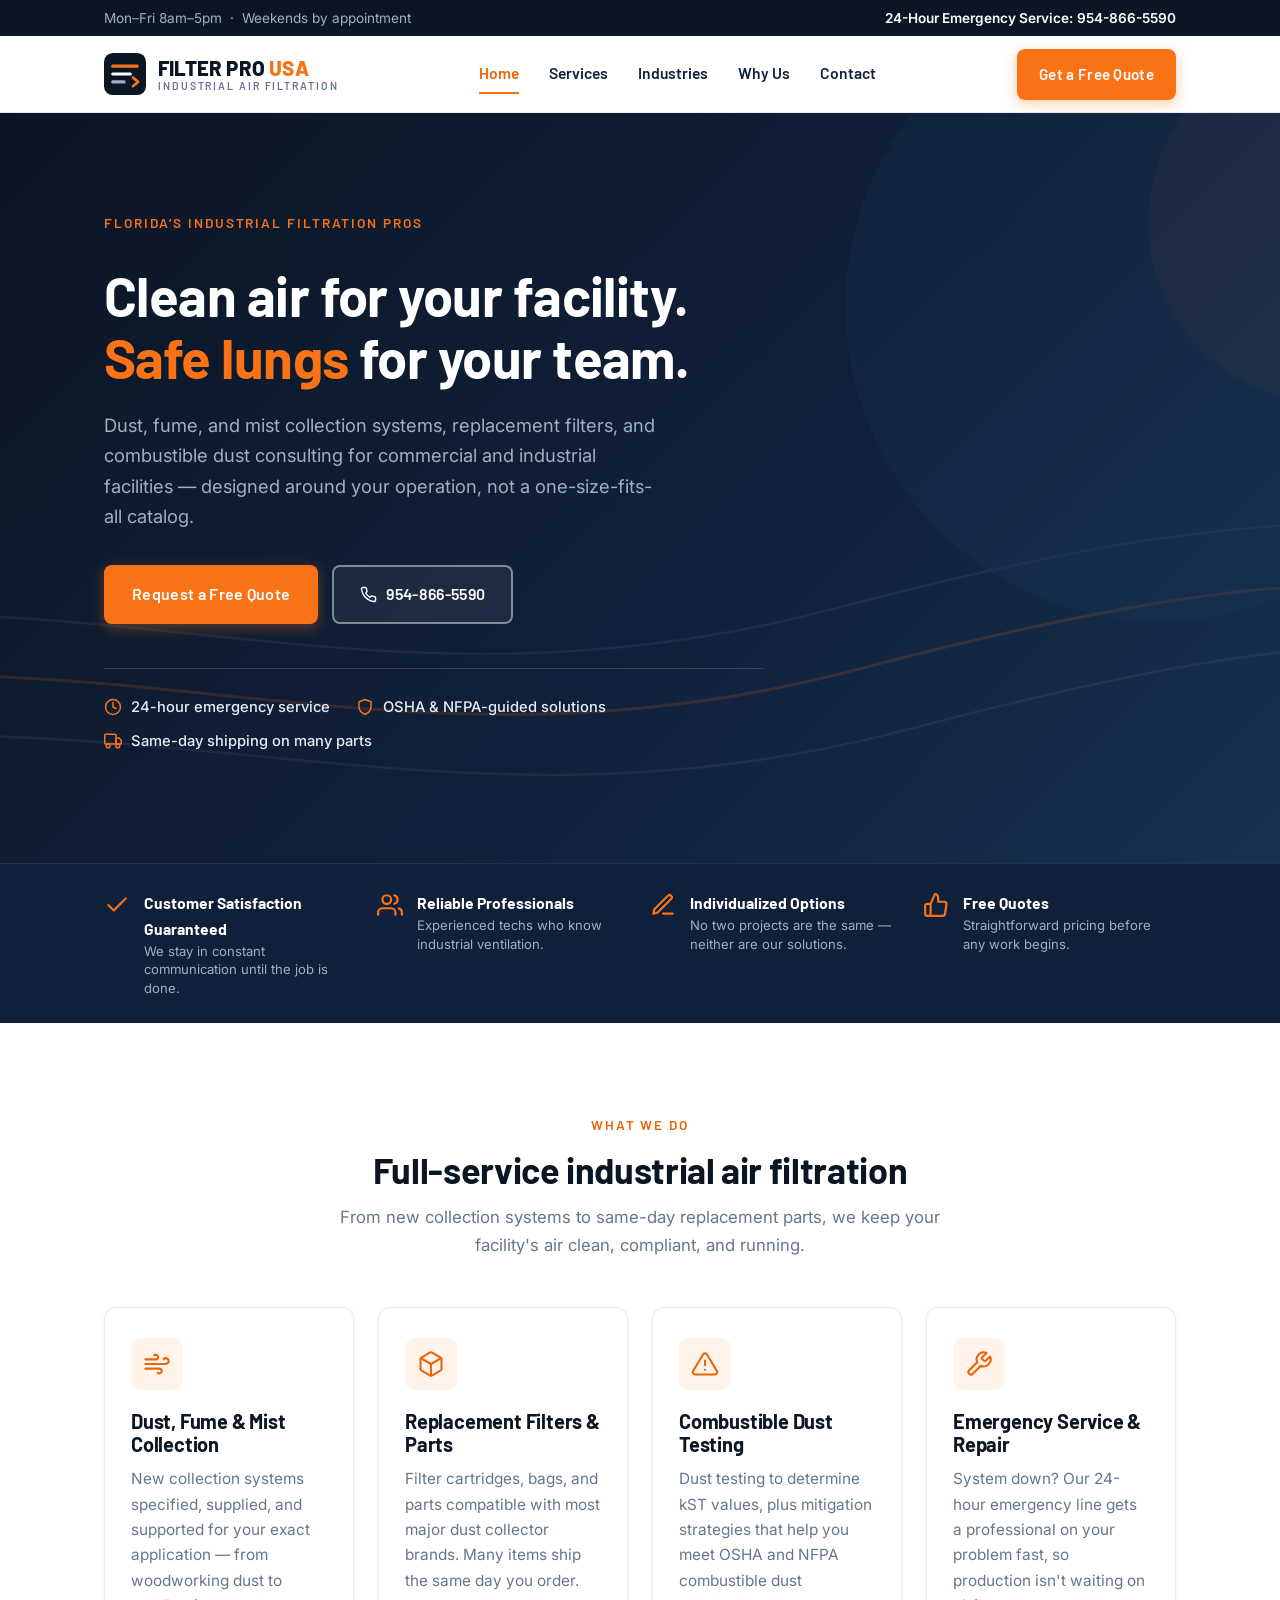
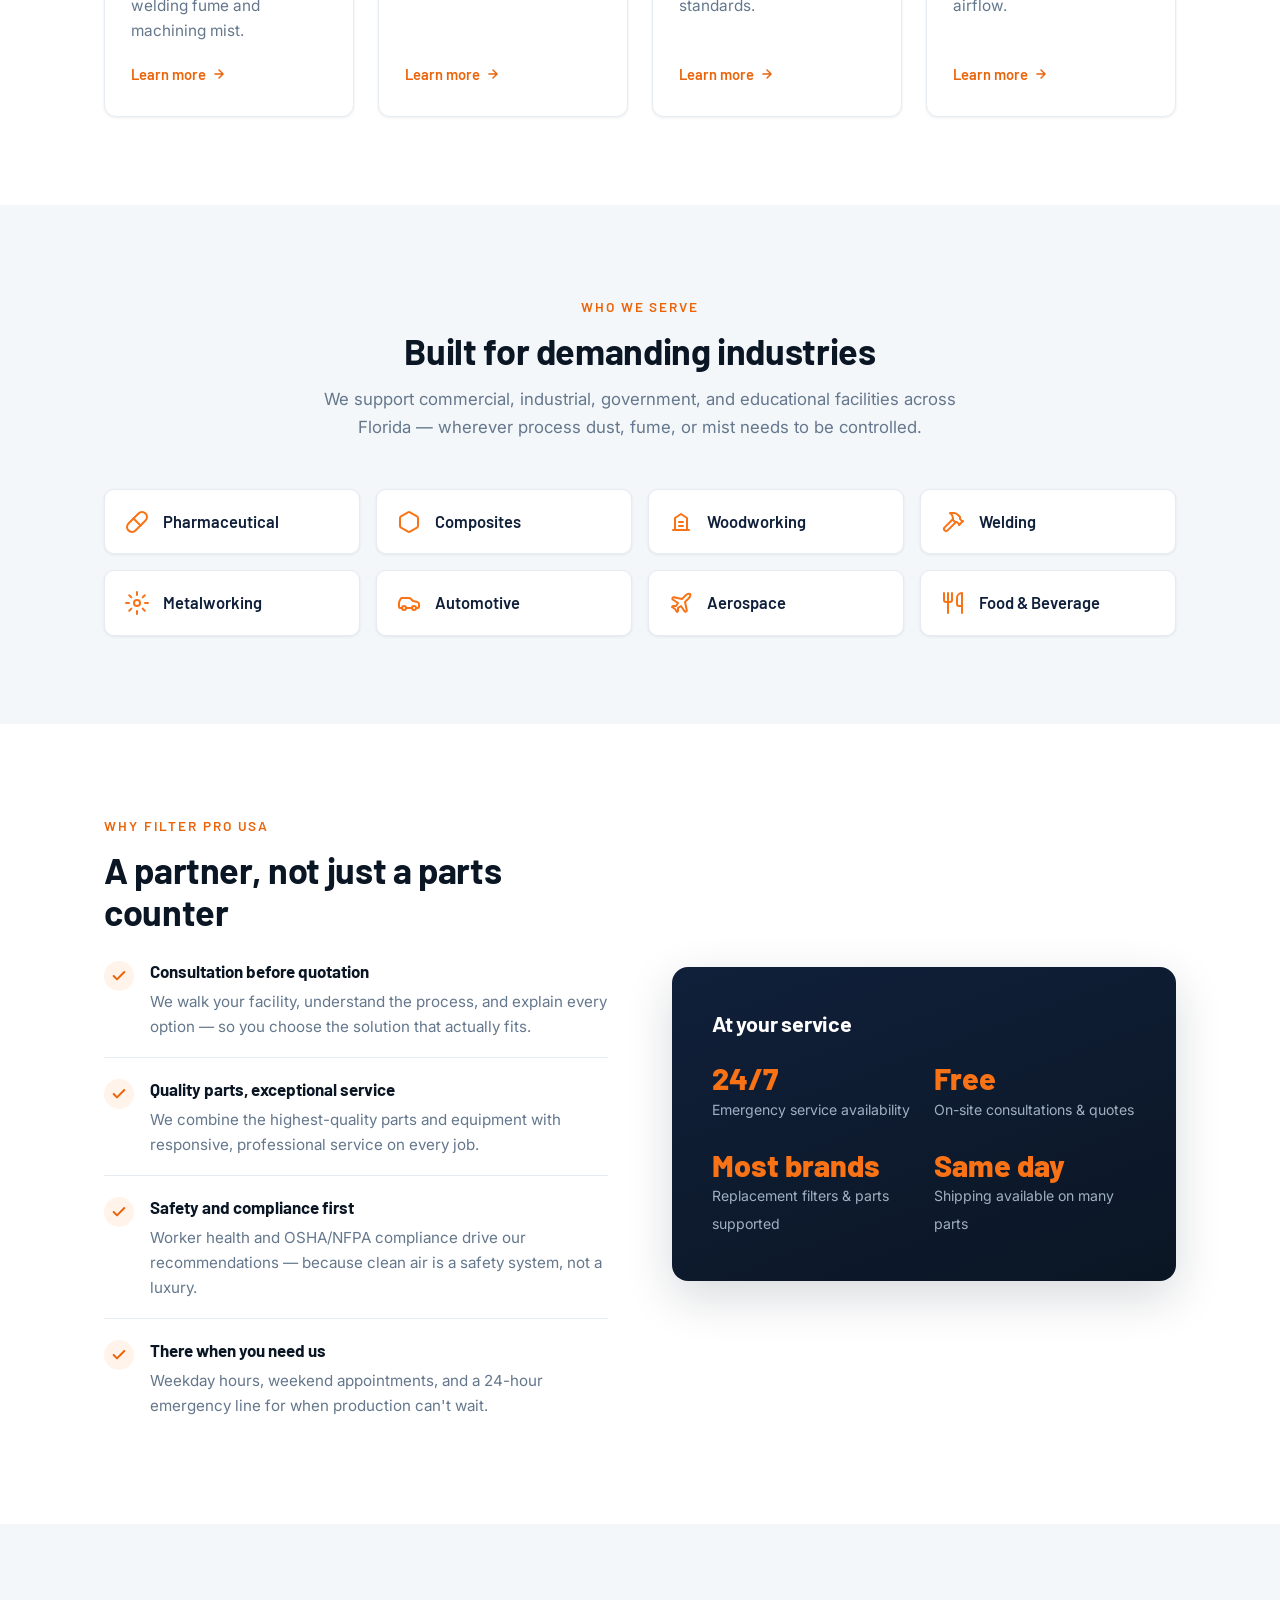
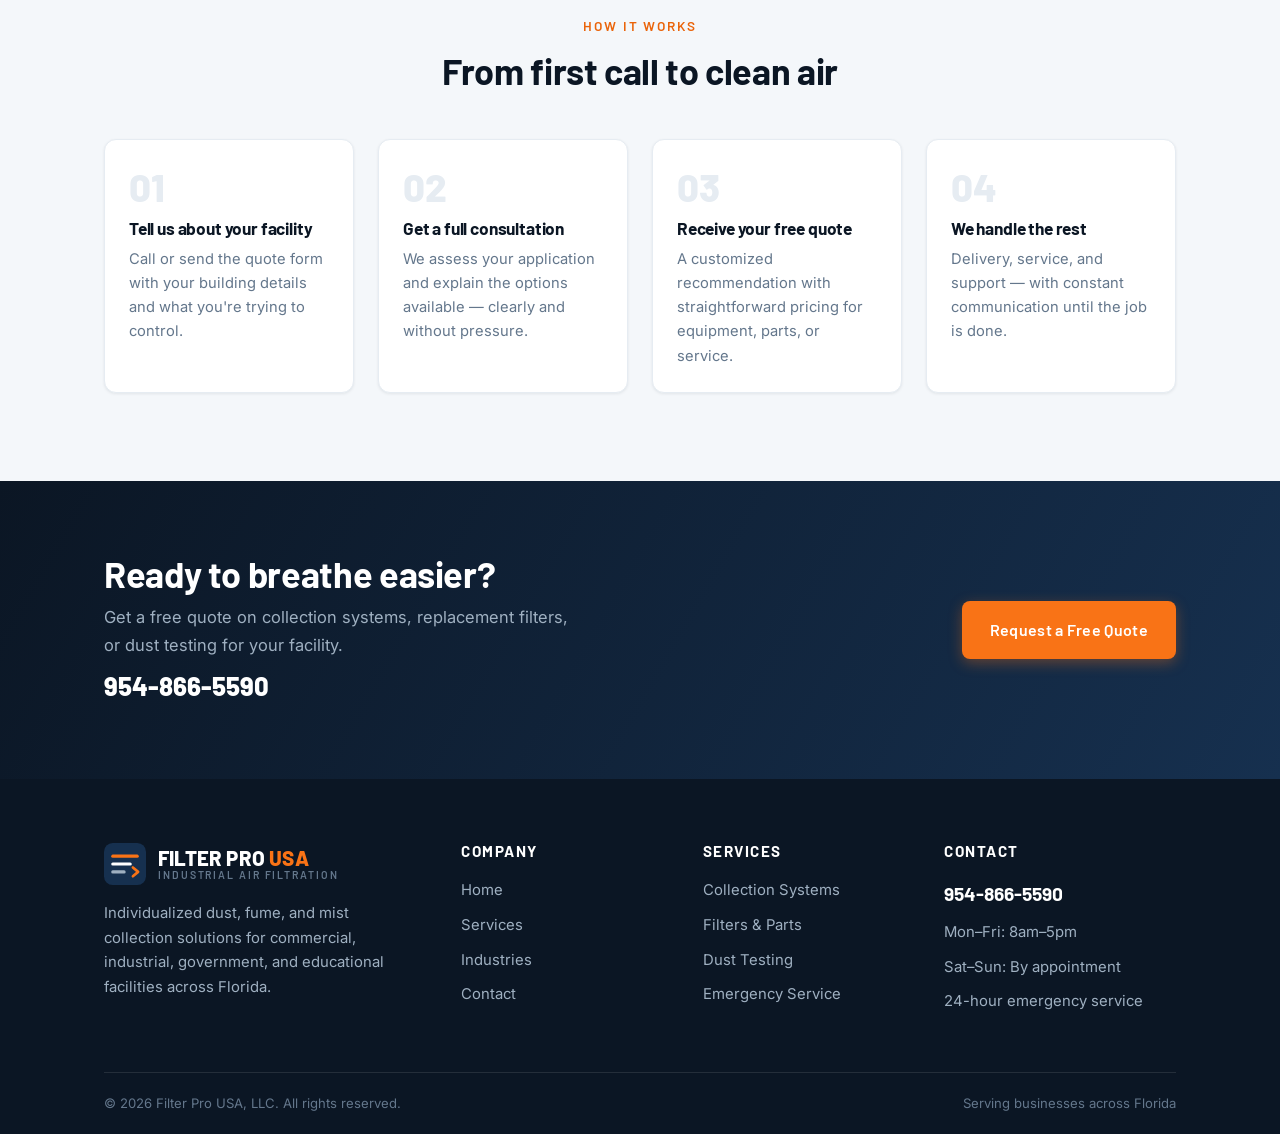
==== index.html @ c7f6d7f3 "Rebuild Filter Pro USA website Complete ground-up rebuild of filterprousa.com as a static site:  - H" ====
<!DOCTYPE html>
<html lang="en">
<head>
  <meta charset="UTF-8">
  <meta name="viewport" content="width=device-width, initial-scale=1.0">
  <title>Filter Pro USA | Commercial &amp; Industrial Air Filtration — Florida</title>
  <meta name="description" content="Filter Pro USA provides dust, fume, and mist collection systems, replacement filters and parts, and combustible dust testing for commercial and industrial facilities across Florida. Free quotes — call 954-866-5590.">
  <link rel="preconnect" href="https://fonts.googleapis.com">
  <link rel="preconnect" href="https://fonts.gstatic.com" crossorigin>
  <link href="https://fonts.googleapis.com/css2?family=Barlow:wght@600;700;800&family=Inter:wght@400;500;600&display=swap" rel="stylesheet">
  <link rel="stylesheet" href="css/styles.css">
  <link rel="icon" type="image/svg+xml" href="assets/favicon.svg">
</head>
<body>

  <!-- Top utility bar -->
  <div class="topbar">
    <div class="container">
      <div class="hours">
        <span>Mon–Fri 8am–5pm &nbsp;·&nbsp; Weekends by appointment</span>
      </div>
      <div>
        <strong>24-Hour Emergency Service:</strong>
        <a href="tel:9548665590">954-866-5590</a>
      </div>
    </div>
  </div>

  <!-- Header -->
  <header class="site-header">
    <div class="container nav-wrap">
      <a class="brand" href="index.html">
        <svg class="brand-mark" viewBox="0 0 48 48" fill="none" xmlns="http://www.w3.org/2000/svg" aria-hidden="true">
          <rect width="48" height="48" rx="10" fill="#0b1624"/>
          <path d="M10 15h28" stroke="#f97316" stroke-width="3.5" stroke-linecap="round"/>
          <path d="M10 24h20" stroke="#ffffff" stroke-width="3.5" stroke-linecap="round"/>
          <path d="M10 33h13" stroke="#9fb0c1" stroke-width="3.5" stroke-linecap="round"/>
          <path d="M33 28l6 5-6 5" stroke="#f97316" stroke-width="3" stroke-linecap="round" stroke-linejoin="round" fill="none"/>
        </svg>
        <span class="brand-text">
          <span class="brand-name">FILTER PRO <span>USA</span></span>
          <span class="brand-tag">Industrial Air Filtration</span>
        </span>
      </a>

      <nav class="main-nav" id="mainNav">
        <a href="index.html" class="active">Home</a>
        <a href="services.html">Services</a>
        <a href="index.html#industries">Industries</a>
        <a href="index.html#why-us">Why Us</a>
        <a href="contact.html">Contact</a>
      </nav>

      <div class="nav-cta">
        <a class="btn btn-primary" href="contact.html">Get a Free Quote</a>
      </div>

      <button class="nav-toggle" id="navToggle" aria-label="Toggle navigation" aria-expanded="false">
        <span></span><span></span><span></span>
      </button>
    </div>
  </header>

  <!-- Hero -->
  <section class="hero">
    <svg class="hero-flow" viewBox="0 0 1440 620" preserveAspectRatio="xMidYMid slice" xmlns="http://www.w3.org/2000/svg" aria-hidden="true">
      <path d="M-80 480 C 300 420, 520 560, 900 460 S 1400 380, 1560 440" stroke="rgba(249,115,22,0.28)" stroke-width="2.5" fill="none"/>
      <path d="M-80 530 C 320 470, 560 610, 940 510 S 1420 430, 1560 490" stroke="rgba(255,255,255,0.10)" stroke-width="2" fill="none"/>
      <path d="M-80 430 C 280 370, 500 510, 880 410 S 1380 330, 1560 390" stroke="rgba(159,176,193,0.16)" stroke-width="2" fill="none"/>
      <circle cx="1150" cy="160" r="260" fill="rgba(29,63,102,0.35)"/>
      <circle cx="1290" cy="90" r="150" fill="rgba(249,115,22,0.07)"/>
    </svg>

    <div class="container">
      <div class="hero-inner">
        <span class="kicker">Florida’s Industrial Filtration Pros</span>
        <h1>Clean air for your facility. <em>Safe lungs</em> for your team.</h1>
        <p class="lede">
          Dust, fume, and mist collection systems, replacement filters, and combustible
          dust consulting for commercial and industrial facilities — designed around
          your operation, not a one-size-fits-all catalog.
        </p>
        <div class="hero-actions">
          <a class="btn btn-primary" href="contact.html">Request a Free Quote</a>
          <a class="btn btn-outline-light" href="tel:9548665590">
            <svg width="17" height="17" viewBox="0 0 24 24" fill="none" stroke="currentColor" stroke-width="2" stroke-linecap="round" stroke-linejoin="round" aria-hidden="true"><path d="M22 16.92v3a2 2 0 0 1-2.18 2 19.79 19.79 0 0 1-8.63-3.07 19.5 19.5 0 0 1-6-6 19.79 19.79 0 0 1-3.07-8.67A2 2 0 0 1 4.11 2h3a2 2 0 0 1 2 1.72c.127.96.361 1.903.7 2.81a2 2 0 0 1-.45 2.11L8.09 9.91a16 16 0 0 0 6 6l1.27-1.27a2 2 0 0 1 2.11-.45c.907.339 1.85.573 2.81.7A2 2 0 0 1 22 16.92z"/></svg>
            954-866-5590
          </a>
        </div>
        <ul class="hero-badges">
          <li>
            <svg viewBox="0 0 24 24" fill="none" stroke="currentColor" stroke-width="2" stroke-linecap="round" stroke-linejoin="round" aria-hidden="true"><circle cx="12" cy="12" r="10"/><polyline points="12 6 12 12 16 14"/></svg>
            24-hour emergency service
          </li>
          <li>
            <svg viewBox="0 0 24 24" fill="none" stroke="currentColor" stroke-width="2" stroke-linecap="round" stroke-linejoin="round" aria-hidden="true"><path d="M12 22s8-4 8-10V5l-8-3-8 3v7c0 6 8 10 8 10z"/></svg>
            OSHA &amp; NFPA-guided solutions
          </li>
          <li>
            <svg viewBox="0 0 24 24" fill="none" stroke="currentColor" stroke-width="2" stroke-linecap="round" stroke-linejoin="round" aria-hidden="true"><rect x="1" y="3" width="15" height="13" rx="1"/><path d="M16 8h4l3 3v5h-7V8z"/><circle cx="5.5" cy="18.5" r="2.5"/><circle cx="18.5" cy="18.5" r="2.5"/></svg>
            Same-day shipping on many parts
          </li>
        </ul>
      </div>
    </div>
  </section>

  <!-- Trust strip -->
  <div class="trust-strip">
    <div class="container">
      <div class="trust-item">
        <svg viewBox="0 0 24 24" fill="none" stroke="currentColor" stroke-width="2" stroke-linecap="round" stroke-linejoin="round" aria-hidden="true"><path d="M20 6 9 17l-5-5"/></svg>
        <div>
          <strong>Customer Satisfaction Guaranteed</strong>
          <small>We stay in constant communication until the job is done.</small>
        </div>
      </div>
      <div class="trust-item">
        <svg viewBox="0 0 24 24" fill="none" stroke="currentColor" stroke-width="2" stroke-linecap="round" stroke-linejoin="round" aria-hidden="true"><path d="M17 21v-2a4 4 0 0 0-4-4H5a4 4 0 0 0-4 4v2"/><circle cx="9" cy="7" r="4"/><path d="M23 21v-2a4 4 0 0 0-3-3.87"/><path d="M16 3.13a4 4 0 0 1 0 7.75"/></svg>
        <div>
          <strong>Reliable Professionals</strong>
          <small>Experienced techs who know industrial ventilation.</small>
        </div>
      </div>
      <div class="trust-item">
        <svg viewBox="0 0 24 24" fill="none" stroke="currentColor" stroke-width="2" stroke-linecap="round" stroke-linejoin="round" aria-hidden="true"><path d="M12 20h9"/><path d="M16.5 3.5a2.12 2.12 0 0 1 3 3L7 19l-4 1 1-4Z"/></svg>
        <div>
          <strong>Individualized Options</strong>
          <small>No two projects are the same — neither are our solutions.</small>
        </div>
      </div>
      <div class="trust-item">
        <svg viewBox="0 0 24 24" fill="none" stroke="currentColor" stroke-width="2" stroke-linecap="round" stroke-linejoin="round" aria-hidden="true"><path d="M14 9V5a3 3 0 0 0-3-3l-4 9v11h11.28a2 2 0 0 0 2-1.7l1.38-9a2 2 0 0 0-2-2.3zM7 22H4a2 2 0 0 1-2-2v-7a2 2 0 0 1 2-2h3"/></svg>
        <div>
          <strong>Free Quotes</strong>
          <small>Straightforward pricing before any work begins.</small>
        </div>
      </div>
    </div>
  </div>

  <!-- Services overview -->
  <section class="block" id="services">
    <div class="container">
      <div class="section-head center">
        <span class="kicker">What We Do</span>
        <h2>Full-service industrial air filtration</h2>
        <p class="section-intro">
          From new collection systems to same-day replacement parts, we keep your
          facility's air clean, compliant, and running.
        </p>
      </div>

      <div class="card-grid">
        <div class="svc-card">
          <div class="svc-icon">
            <svg viewBox="0 0 24 24" fill="none" stroke="currentColor" stroke-width="1.8" stroke-linecap="round" stroke-linejoin="round" aria-hidden="true"><path d="M9.59 4.59A2 2 0 1 1 11 8H2"/><path d="M17.73 7.73A2.5 2.5 0 1 1 19.5 12H2"/><path d="M12.59 19.41A2 2 0 1 0 14 16H2"/></svg>
          </div>
          <h3>Dust, Fume &amp; Mist Collection</h3>
          <p>New collection systems specified, supplied, and supported for your exact application — from woodworking dust to welding fume and machining mist.</p>
          <a class="learn" href="services.html#collection">Learn more
            <svg width="14" height="14" viewBox="0 0 24 24" fill="none" stroke="currentColor" stroke-width="2.5" stroke-linecap="round" stroke-linejoin="round" aria-hidden="true"><path d="M5 12h14M12 5l7 7-7 7"/></svg>
          </a>
        </div>

        <div class="svc-card">
          <div class="svc-icon">
            <svg viewBox="0 0 24 24" fill="none" stroke="currentColor" stroke-width="1.8" stroke-linecap="round" stroke-linejoin="round" aria-hidden="true"><path d="M21 8a2 2 0 0 0-1-1.73l-7-4a2 2 0 0 0-2 0l-7 4A2 2 0 0 0 3 8v8a2 2 0 0 0 1 1.73l7 4a2 2 0 0 0 2 0l7-4A2 2 0 0 0 21 16Z"/><path d="m3.3 7 8.7 5 8.7-5"/><path d="M12 22V12"/></svg>
          </div>
          <h3>Replacement Filters &amp; Parts</h3>
          <p>Filter cartridges, bags, and parts compatible with most major dust collector brands. Many items ship the same day you order.</p>
          <a class="learn" href="services.html#filters">Learn more
            <svg width="14" height="14" viewBox="0 0 24 24" fill="none" stroke="currentColor" stroke-width="2.5" stroke-linecap="round" stroke-linejoin="round" aria-hidden="true"><path d="M5 12h14M12 5l7 7-7 7"/></svg>
          </a>
        </div>

        <div class="svc-card">
          <div class="svc-icon">
            <svg viewBox="0 0 24 24" fill="none" stroke="currentColor" stroke-width="1.8" stroke-linecap="round" stroke-linejoin="round" aria-hidden="true"><path d="M12 9v4"/><path d="M12 17h.01"/><path d="M10.29 3.86 1.82 18a2 2 0 0 0 1.71 3h16.94a2 2 0 0 0 1.71-3L13.71 3.86a2 2 0 0 0-3.42 0z"/></svg>
          </div>
          <h3>Combustible Dust Testing</h3>
          <p>Dust testing to determine kST values, plus mitigation strategies that help you meet OSHA and NFPA combustible dust standards.</p>
          <a class="learn" href="services.html#testing">Learn more
            <svg width="14" height="14" viewBox="0 0 24 24" fill="none" stroke="currentColor" stroke-width="2.5" stroke-linecap="round" stroke-linejoin="round" aria-hidden="true"><path d="M5 12h14M12 5l7 7-7 7"/></svg>
          </a>
        </div>

        <div class="svc-card">
          <div class="svc-icon">
            <svg viewBox="0 0 24 24" fill="none" stroke="currentColor" stroke-width="1.8" stroke-linecap="round" stroke-linejoin="round" aria-hidden="true"><path d="M14.7 6.3a1 1 0 0 0 0 1.4l1.6 1.6a1 1 0 0 0 1.4 0l3.77-3.77a6 6 0 0 1-7.94 7.94l-6.91 6.91a2.12 2.12 0 0 1-3-3l6.91-6.91a6 6 0 0 1 7.94-7.94l-3.76 3.76z"/></svg>
          </div>
          <h3>Emergency Service &amp; Repair</h3>
          <p>System down? Our 24-hour emergency line gets a professional on your problem fast, so production isn't waiting on airflow.</p>
          <a class="learn" href="services.html#service">Learn more
            <svg width="14" height="14" viewBox="0 0 24 24" fill="none" stroke="currentColor" stroke-width="2.5" stroke-linecap="round" stroke-linejoin="round" aria-hidden="true"><path d="M5 12h14M12 5l7 7-7 7"/></svg>
          </a>
        </div>
      </div>
    </div>
  </section>

  <!-- Industries -->
  <section class="block tint" id="industries">
    <div class="container">
      <div class="section-head center">
        <span class="kicker">Who We Serve</span>
        <h2>Built for demanding industries</h2>
        <p class="section-intro">
          We support commercial, industrial, government, and educational facilities
          across Florida — wherever process dust, fume, or mist needs to be controlled.
        </p>
      </div>

      <div class="industry-grid">
        <div class="industry">
          <svg viewBox="0 0 24 24" fill="none" stroke="currentColor" stroke-width="2" stroke-linecap="round" stroke-linejoin="round" aria-hidden="true"><path d="m10.5 20.5 10-10a4.95 4.95 0 1 0-7-7l-10 10a4.95 4.95 0 1 0 7 7Z"/><path d="m8.5 8.5 7 7"/></svg>
          Pharmaceutical
        </div>
        <div class="industry">
          <svg viewBox="0 0 24 24" fill="none" stroke="currentColor" stroke-width="2" stroke-linecap="round" stroke-linejoin="round" aria-hidden="true"><path d="M21 8a2 2 0 0 0-1-1.73l-7-4a2 2 0 0 0-2 0l-7 4A2 2 0 0 0 3 8v8a2 2 0 0 0 1 1.73l7 4a2 2 0 0 0 2 0l7-4A2 2 0 0 0 21 16Z"/></svg>
          Composites
        </div>
        <div class="industry">
          <svg viewBox="0 0 24 24" fill="none" stroke="currentColor" stroke-width="2" stroke-linecap="round" stroke-linejoin="round" aria-hidden="true"><path d="M4 20h16"/><path d="M6 20V8l6-4 6 4v12"/><path d="M10 12h4"/><path d="M10 16h4"/></svg>
          Woodworking
        </div>
        <div class="industry">
          <svg viewBox="0 0 24 24" fill="none" stroke="currentColor" stroke-width="2" stroke-linecap="round" stroke-linejoin="round" aria-hidden="true"><path d="m15 12-8.373 8.373a1 1 0 1 1-3-3L12 9"/><path d="m18 15 4-4"/><path d="m21.5 11.5-1.914-1.914A2 2 0 0 1 19 8.172V7l-2.26-2.26a6 6 0 0 0-4.202-1.756L9 2.96l.92.82A6.18 6.18 0 0 1 12 8.4V10l2 2h1.172a2 2 0 0 1 1.414.586L18.5 14.5"/></svg>
          Welding
        </div>
        <div class="industry">
          <svg viewBox="0 0 24 24" fill="none" stroke="currentColor" stroke-width="2" stroke-linecap="round" stroke-linejoin="round" aria-hidden="true"><circle cx="12" cy="12" r="3"/><path d="M12 1v3M12 20v3M4.22 4.22l2.12 2.12M17.66 17.66l2.12 2.12M1 12h3M20 12h3M4.22 19.78l2.12-2.12M17.66 6.34l2.12-2.12"/></svg>
          Metalworking
        </div>
        <div class="industry">
          <svg viewBox="0 0 24 24" fill="none" stroke="currentColor" stroke-width="2" stroke-linecap="round" stroke-linejoin="round" aria-hidden="true"><path d="M19 17h2c.6 0 1-.4 1-1v-3c0-.9-.7-1.7-1.5-1.9C18.7 10.6 16 10 16 10s-1.3-1.4-2.2-2.3c-.5-.4-1.1-.7-1.8-.7H5c-.6 0-1.1.4-1.4.9l-1.4 2.9A3.7 3.7 0 0 0 2 12v4c0 .6.4 1 1 1h2"/><circle cx="7" cy="17" r="2"/><path d="M9 17h6"/><circle cx="17" cy="17" r="2"/></svg>
          Automotive
        </div>
        <div class="industry">
          <svg viewBox="0 0 24 24" fill="none" stroke="currentColor" stroke-width="2" stroke-linecap="round" stroke-linejoin="round" aria-hidden="true"><path d="M17.8 19.2 16 11l3.5-3.5C21 6 21.5 4 21 3c-1-.5-3 0-4.5 1.5L13 8 4.8 6.2c-.5-.1-.9.1-1.1.5l-.3.5c-.2.5-.1 1 .3 1.3L9 12l-2 3H4l-1 1 3 2 2 3 1-1v-3l3-2 3.5 5.3c.3.4.8.5 1.3.3l.5-.2c.4-.3.6-.7.5-1.2z"/></svg>
          Aerospace
        </div>
        <div class="industry">
          <svg viewBox="0 0 24 24" fill="none" stroke="currentColor" stroke-width="2" stroke-linecap="round" stroke-linejoin="round" aria-hidden="true"><path d="M3 2v7c0 1.1.9 2 2 2h4a2 2 0 0 0 2-2V2"/><path d="M7 2v20"/><path d="M21 15V2a5 5 0 0 0-5 5v6c0 1.1.9 2 2 2h3Zm0 0v7"/></svg>
          Food &amp; Beverage
        </div>
      </div>
    </div>
  </section>

  <!-- Why us -->
  <section class="block" id="why-us">
    <div class="container split">
      <div>
        <span class="kicker">Why Filter Pro USA</span>
        <h2>A partner, not just a parts counter</h2>
        <ul class="why-list">
          <li>
            <span class="check"><svg viewBox="0 0 24 24" fill="none" stroke="currentColor" stroke-width="3" stroke-linecap="round" stroke-linejoin="round" aria-hidden="true"><path d="M20 6 9 17l-5-5"/></svg></span>
            <div>
              <strong>Consultation before quotation</strong>
              <p>We walk your facility, understand the process, and explain every option — so you choose the solution that actually fits.</p>
            </div>
          </li>
          <li>
            <span class="check"><svg viewBox="0 0 24 24" fill="none" stroke="currentColor" stroke-width="3" stroke-linecap="round" stroke-linejoin="round" aria-hidden="true"><path d="M20 6 9 17l-5-5"/></svg></span>
            <div>
              <strong>Quality parts, exceptional service</strong>
              <p>We combine the highest-quality parts and equipment with responsive, professional service on every job.</p>
            </div>
          </li>
          <li>
            <span class="check"><svg viewBox="0 0 24 24" fill="none" stroke="currentColor" stroke-width="3" stroke-linecap="round" stroke-linejoin="round" aria-hidden="true"><path d="M20 6 9 17l-5-5"/></svg></span>
            <div>
              <strong>Safety and compliance first</strong>
              <p>Worker health and OSHA/NFPA compliance drive our recommendations — because clean air is a safety system, not a luxury.</p>
            </div>
          </li>
          <li>
            <span class="check"><svg viewBox="0 0 24 24" fill="none" stroke="currentColor" stroke-width="3" stroke-linecap="round" stroke-linejoin="round" aria-hidden="true"><path d="M20 6 9 17l-5-5"/></svg></span>
            <div>
              <strong>There when you need us</strong>
              <p>Weekday hours, weekend appointments, and a 24-hour emergency line for when production can't wait.</p>
            </div>
          </li>
        </ul>
      </div>

      <div class="stat-panel">
        <h3>At your service</h3>
        <div class="stat-grid">
          <div class="stat">
            <b>24/7</b>
            <span>Emergency service availability</span>
          </div>
          <div class="stat">
            <b>Free</b>
            <span>On-site consultations &amp; quotes</span>
          </div>
          <div class="stat">
            <b>Most brands</b>
            <span>Replacement filters &amp; parts supported</span>
          </div>
          <div class="stat">
            <b>Same day</b>
            <span>Shipping available on many parts</span>
          </div>
        </div>
      </div>
    </div>
  </section>

  <!-- Process -->
  <section class="block tint">
    <div class="container">
      <div class="section-head center">
        <span class="kicker">How It Works</span>
        <h2>From first call to clean air</h2>
      </div>
      <div class="process-grid">
        <div class="step">
          <div class="step-num">01</div>
          <h3>Tell us about your facility</h3>
          <p>Call or send the quote form with your building details and what you're trying to control.</p>
        </div>
        <div class="step">
          <div class="step-num">02</div>
          <h3>Get a full consultation</h3>
          <p>We assess your application and explain the options available — clearly and without pressure.</p>
        </div>
        <div class="step">
          <div class="step-num">03</div>
          <h3>Receive your free quote</h3>
          <p>A customized recommendation with straightforward pricing for equipment, parts, or service.</p>
        </div>
        <div class="step">
          <div class="step-num">04</div>
          <h3>We handle the rest</h3>
          <p>Delivery, service, and support — with constant communication until the job is done.</p>
        </div>
      </div>
    </div>
  </section>

  <!-- CTA band -->
  <section class="cta-band">
    <div class="container">
      <div>
        <h2>Ready to breathe easier?</h2>
        <p>Get a free quote on collection systems, replacement filters, or dust testing for your facility.</p>
        <a class="cta-phone" href="tel:9548665590">954-866-5590</a>
      </div>
      <div class="cta-actions">
        <a class="btn btn-primary" href="contact.html">Request a Free Quote</a>
      </div>
    </div>
  </section>

  <!-- Footer -->
  <footer class="site-footer">
    <div class="container">
      <div class="footer-grid">
        <div class="footer-brand">
          <a class="brand" href="index.html">
            <svg class="brand-mark" viewBox="0 0 48 48" fill="none" xmlns="http://www.w3.org/2000/svg" aria-hidden="true">
              <rect width="48" height="48" rx="10" fill="#16304f"/>
              <path d="M10 15h28" stroke="#f97316" stroke-width="3.5" stroke-linecap="round"/>
              <path d="M10 24h20" stroke="#ffffff" stroke-width="3.5" stroke-linecap="round"/>
              <path d="M10 33h13" stroke="#9fb0c1" stroke-width="3.5" stroke-linecap="round"/>
              <path d="M33 28l6 5-6 5" stroke="#f97316" stroke-width="3" stroke-linecap="round" stroke-linejoin="round" fill="none"/>
            </svg>
            <span class="brand-text">
              <span class="brand-name">FILTER PRO <span>USA</span></span>
              <span class="brand-tag">Industrial Air Filtration</span>
            </span>
          </a>
          <p>Individualized dust, fume, and mist collection solutions for commercial, industrial, government, and educational facilities across Florida.</p>
        </div>

        <div>
          <h4>Company</h4>
          <ul>
            <li><a href="index.html">Home</a></li>
            <li><a href="services.html">Services</a></li>
            <li><a href="index.html#industries">Industries</a></li>
            <li><a href="contact.html">Contact</a></li>
          </ul>
        </div>

        <div>
          <h4>Services</h4>
          <ul>
            <li><a href="services.html#collection">Collection Systems</a></li>
            <li><a href="services.html#filters">Filters &amp; Parts</a></li>
            <li><a href="services.html#testing">Dust Testing</a></li>
            <li><a href="services.html#service">Emergency Service</a></li>
          </ul>
        </div>

        <div>
          <h4>Contact</h4>
          <ul>
            <li><a class="footer-phone" href="tel:9548665590">954-866-5590</a></li>
            <li>Mon–Fri: 8am–5pm</li>
            <li>Sat–Sun: By appointment</li>
            <li>24-hour emergency service</li>
          </ul>
        </div>
      </div>

      <div class="footer-bottom">
        <span>© 2026 Filter Pro USA, LLC. All rights reserved.</span>
        <span>Serving businesses across Florida</span>
      </div>
    </div>
  </footer>

  <a class="mobile-call" href="tel:9548665590">📞 Call 954-866-5590</a>

  <script src="js/main.js"></script>
</body>
</html>
---- css/styles.css ----
/* ============================================
   Filter Pro USA — Site Styles
   ============================================ */

:root {
  --navy-900: #0b1624;
  --navy-800: #10203a;
  --navy-700: #16304f;
  --navy-600: #1d3f66;
  --steel-100: #f4f7fa;
  --steel-200: #e6ecf2;
  --steel-400: #9fb0c1;
  --steel-500: #64778c;
  --ink: #1b2734;
  --orange-500: #f97316;
  --orange-600: #ea640a;
  --orange-050: #fff3ea;
  --white: #ffffff;
  --radius: 12px;
  --shadow-sm: 0 1px 3px rgba(11, 22, 36, 0.08);
  --shadow-md: 0 8px 24px rgba(11, 22, 36, 0.10);
  --shadow-lg: 0 16px 48px rgba(11, 22, 36, 0.16);
  --container: 1120px;
  --font-head: "Barlow", "Helvetica Neue", Arial, sans-serif;
  --font-body: "Inter", -apple-system, BlinkMacSystemFont, "Segoe UI", Roboto, sans-serif;
}

* { margin: 0; padding: 0; box-sizing: border-box; }

html { scroll-behavior: smooth; }

body {
  font-family: var(--font-body);
  font-size: 16.5px;
  line-height: 1.65;
  color: var(--ink);
  background: var(--white);
  -webkit-font-smoothing: antialiased;
}

img, svg { max-width: 100%; display: block; }

a { color: var(--navy-600); }

.container {
  max-width: var(--container);
  margin: 0 auto;
  padding: 0 24px;
}

/* ---------- Typography ---------- */

h1, h2, h3, h4 {
  font-family: var(--font-head);
  font-weight: 700;
  line-height: 1.15;
  color: var(--navy-900);
  letter-spacing: -0.01em;
}

h1 { font-size: clamp(2.1rem, 4.6vw, 3.4rem); }
h2 { font-size: clamp(1.6rem, 3vw, 2.25rem); }
h3 { font-size: 1.25rem; }

.kicker {
  display: inline-block;
  font-family: var(--font-head);
  font-weight: 600;
  font-size: 0.85rem;
  letter-spacing: 0.14em;
  text-transform: uppercase;
  color: var(--orange-600);
  margin-bottom: 12px;
}

.section-intro {
  max-width: 640px;
  color: var(--steel-500);
  margin-top: 14px;
  font-size: 1.05rem;
}

/* ---------- Buttons ---------- */

.btn {
  display: inline-flex;
  align-items: center;
  gap: 9px;
  font-family: var(--font-head);
  font-weight: 600;
  font-size: 1rem;
  letter-spacing: 0.02em;
  padding: 14px 26px;
  border-radius: 8px;
  text-decoration: none;
  border: 2px solid transparent;
  cursor: pointer;
  transition: transform 0.15s ease, box-shadow 0.15s ease, background 0.15s ease;
}

.btn:hover { transform: translateY(-1px); }
.btn:active { transform: translateY(0); }

.btn-primary {
  background: var(--orange-500);
  color: #fff;
  box-shadow: 0 4px 14px rgba(249, 115, 22, 0.35);
}
.btn-primary:hover { background: var(--orange-600); }

.btn-outline-light {
  border-color: rgba(255, 255, 255, 0.45);
  color: #fff;
  background: rgba(255, 255, 255, 0.06);
}
.btn-outline-light:hover { background: rgba(255, 255, 255, 0.14); }

.btn-outline-dark {
  border-color: var(--navy-700);
  color: var(--navy-800);
  background: transparent;
}
.btn-outline-dark:hover { background: var(--steel-100); }

/* ---------- Top utility bar ---------- */

.topbar {
  background: var(--navy-900);
  color: var(--steel-400);
  font-size: 0.85rem;
  padding: 7px 0;
}

.topbar .container {
  display: flex;
  justify-content: space-between;
  align-items: center;
  gap: 16px;
}

.topbar strong { color: #fff; font-weight: 600; }
.topbar a { color: #fff; text-decoration: none; font-weight: 600; }
.topbar a:hover { color: var(--orange-500); }

.topbar .hours { display: flex; align-items: center; gap: 8px; }

/* ---------- Header / Nav ---------- */

.site-header {
  position: sticky;
  top: 0;
  z-index: 50;
  background: rgba(255, 255, 255, 0.96);
  backdrop-filter: blur(8px);
  border-bottom: 1px solid var(--steel-200);
}

.nav-wrap {
  display: flex;
  align-items: center;
  justify-content: space-between;
  height: 76px;
  gap: 24px;
}

.brand {
  display: flex;
  align-items: center;
  gap: 12px;
  text-decoration: none;
}

.brand-mark {
  width: 42px;
  height: 42px;
  flex-shrink: 0;
}

.brand-text {
  font-family: var(--font-head);
  line-height: 1.05;
  white-space: nowrap;
}

.brand-text .brand-name {
  display: block;
  font-size: 1.28rem;
  font-weight: 800;
  color: var(--navy-900);
  letter-spacing: 0.01em;
}

.brand-text .brand-name span { color: var(--orange-500); }

.brand-text .brand-tag {
  display: block;
  font-size: 0.66rem;
  font-weight: 600;
  letter-spacing: 0.18em;
  text-transform: uppercase;
  color: var(--steel-500);
}

.main-nav {
  display: flex;
  align-items: center;
  gap: 30px;
}

.main-nav a {
  font-family: var(--font-head);
  font-weight: 600;
  font-size: 0.98rem;
  white-space: nowrap;
  color: var(--navy-800);
  text-decoration: none;
  padding: 6px 0;
  border-bottom: 2px solid transparent;
  transition: color 0.15s ease, border-color 0.15s ease;
}

.main-nav a:hover { color: var(--orange-600); }
.main-nav a.active {
  color: var(--orange-600);
  border-bottom-color: var(--orange-500);
}

.nav-cta { white-space: nowrap; }
.nav-cta .btn { padding: 11px 20px; font-size: 0.95rem; }

.nav-toggle {
  display: none;
  background: none;
  border: none;
  cursor: pointer;
  padding: 8px;
}

.nav-toggle span {
  display: block;
  width: 24px;
  height: 2.5px;
  background: var(--navy-900);
  margin: 5px 0;
  border-radius: 2px;
  transition: transform 0.2s ease, opacity 0.2s ease;
}

/* ---------- Hero ---------- */

.hero {
  position: relative;
  background: linear-gradient(135deg, var(--navy-900) 0%, var(--navy-800) 55%, var(--navy-700) 100%);
  color: #fff;
  overflow: hidden;
}

.hero-flow {
  position: absolute;
  inset: 0;
  width: 100%;
  height: 100%;
  opacity: 0.55;
  pointer-events: none;
}

.hero-inner {
  position: relative;
  padding: 96px 0 110px;
  max-width: 660px;
}

.hero h1 { color: #fff; margin: 18px 0 20px; }
.hero h1 em {
  font-style: normal;
  color: var(--orange-500);
}

.hero p.lede {
  font-size: 1.15rem;
  color: var(--steel-400);
  max-width: 560px;
  margin-bottom: 34px;
}

.hero .kicker { color: var(--orange-500); }

.hero-actions { display: flex; gap: 14px; flex-wrap: wrap; }

.hero-badges {
  display: flex;
  flex-wrap: wrap;
  gap: 10px 26px;
  margin-top: 44px;
  padding-top: 26px;
  border-top: 1px solid rgba(255, 255, 255, 0.14);
}

.hero-badges li {
  list-style: none;
  display: flex;
  align-items: center;
  gap: 9px;
  font-size: 0.92rem;
  font-weight: 500;
  color: var(--steel-200);
}

.hero-badges svg { width: 18px; height: 18px; color: var(--orange-500); flex-shrink: 0; }

/* ---------- Trust strip ---------- */

.trust-strip {
  background: var(--navy-800);
  border-top: 1px solid rgba(255,255,255,0.08);
}

.trust-strip .container {
  display: grid;
  grid-template-columns: repeat(4, 1fr);
  gap: 20px;
  padding-top: 26px;
  padding-bottom: 26px;
}

.trust-item {
  display: flex;
  gap: 14px;
  align-items: flex-start;
}

.trust-item svg {
  width: 26px;
  height: 26px;
  color: var(--orange-500);
  flex-shrink: 0;
  margin-top: 2px;
}

.trust-item strong {
  display: block;
  font-family: var(--font-head);
  color: #fff;
  font-size: 0.98rem;
}

.trust-item small { color: var(--steel-400); font-size: 0.82rem; line-height: 1.4; display: block; }

/* ---------- Sections ---------- */

section.block { padding: 88px 0; }
section.block.tint { background: var(--steel-100); }

.section-head { margin-bottom: 48px; }
.section-head.center { text-align: center; }
.section-head.center .section-intro { margin-left: auto; margin-right: auto; }

/* ---------- Service cards ---------- */

.card-grid {
  display: grid;
  grid-template-columns: repeat(auto-fit, minmax(250px, 1fr));
  gap: 24px;
}

.svc-card {
  background: var(--white);
  border: 1px solid var(--steel-200);
  border-radius: var(--radius);
  padding: 30px 26px;
  box-shadow: var(--shadow-sm);
  display: flex;
  flex-direction: column;
  transition: box-shadow 0.2s ease, transform 0.2s ease, border-color 0.2s ease;
}

.svc-card:hover {
  box-shadow: var(--shadow-md);
  transform: translateY(-3px);
  border-color: var(--steel-400);
}

.svc-icon {
  width: 52px;
  height: 52px;
  border-radius: 10px;
  background: var(--orange-050);
  color: var(--orange-600);
  display: flex;
  align-items: center;
  justify-content: center;
  margin-bottom: 20px;
}

.svc-icon svg { width: 28px; height: 28px; }

.svc-card h3 { margin-bottom: 10px; }
.svc-card p { color: var(--steel-500); font-size: 0.96rem; flex-grow: 1; }

.svc-card .learn {
  margin-top: 18px;
  font-family: var(--font-head);
  font-weight: 600;
  font-size: 0.92rem;
  color: var(--orange-600);
  text-decoration: none;
  display: inline-flex;
  align-items: center;
  gap: 6px;
}
.svc-card .learn:hover { text-decoration: underline; }

/* ---------- Industries ---------- */

.industry-grid {
  display: grid;
  grid-template-columns: repeat(auto-fit, minmax(220px, 1fr));
  gap: 16px;
}

.industry {
  display: flex;
  align-items: center;
  gap: 14px;
  background: var(--white);
  border: 1px solid var(--steel-200);
  border-radius: 10px;
  padding: 18px 20px;
  font-family: var(--font-head);
  font-weight: 600;
  color: var(--navy-800);
  box-shadow: var(--shadow-sm);
}

.industry svg {
  width: 24px;
  height: 24px;
  color: var(--orange-500);
  flex-shrink: 0;
}

/* ---------- Why us / split ---------- */

.split {
  display: grid;
  grid-template-columns: 1fr 1fr;
  gap: 64px;
  align-items: center;
}

.why-list { list-style: none; margin-top: 8px; }

.why-list li {
  display: flex;
  gap: 16px;
  padding: 18px 0;
  border-bottom: 1px solid var(--steel-200);
}

.why-list li:last-child { border-bottom: none; }

.why-list .check {
  width: 30px;
  height: 30px;
  border-radius: 50%;
  background: var(--orange-050);
  color: var(--orange-600);
  display: flex;
  align-items: center;
  justify-content: center;
  flex-shrink: 0;
  margin-top: 3px;
}

.why-list .check svg { width: 16px; height: 16px; }

.why-list strong {
  display: block;
  font-family: var(--font-head);
  font-size: 1.06rem;
  color: var(--navy-900);
  margin-bottom: 3px;
}

.why-list p { color: var(--steel-500); font-size: 0.95rem; }

/* Stat panel */
.stat-panel {
  background: linear-gradient(160deg, var(--navy-800), var(--navy-900));
  border-radius: 16px;
  padding: 44px 40px;
  color: #fff;
  box-shadow: var(--shadow-lg);
}

.stat-panel h3 { color: #fff; font-size: 1.35rem; margin-bottom: 26px; }

.stat-grid {
  display: grid;
  grid-template-columns: 1fr 1fr;
  gap: 26px 20px;
}

.stat b {
  display: block;
  font-family: var(--font-head);
  font-size: 1.9rem;
  font-weight: 800;
  color: var(--orange-500);
  line-height: 1.1;
}

.stat span { font-size: 0.88rem; color: var(--steel-400); }

/* ---------- Process ---------- */

.process-grid {
  display: grid;
  grid-template-columns: repeat(4, 1fr);
  gap: 24px;
  counter-reset: step;
}

.step {
  position: relative;
  background: var(--white);
  border: 1px solid var(--steel-200);
  border-radius: var(--radius);
  padding: 28px 24px 24px;
  box-shadow: var(--shadow-sm);
}

.step-num {
  font-family: var(--font-head);
  font-weight: 800;
  font-size: 2.4rem;
  color: var(--steel-200);
  line-height: 1;
  margin-bottom: 12px;
}

.step h3 { font-size: 1.08rem; margin-bottom: 8px; }
.step p { color: var(--steel-500); font-size: 0.92rem; }

/* ---------- CTA band ---------- */

.cta-band {
  background: linear-gradient(120deg, var(--navy-900), var(--navy-700));
  color: #fff;
  padding: 72px 0;
  position: relative;
  overflow: hidden;
}

.cta-band .container {
  display: flex;
  align-items: center;
  justify-content: space-between;
  gap: 36px;
  flex-wrap: wrap;
  position: relative;
}

.cta-band h2 { color: #fff; margin-bottom: 10px; }
.cta-band p { color: var(--steel-400); max-width: 480px; }

.cta-actions { display: flex; gap: 14px; flex-wrap: wrap; }

.cta-phone {
  display: block;
  font-family: var(--font-head);
  font-weight: 800;
  font-size: 1.6rem;
  color: #fff;
  text-decoration: none;
  margin-top: 6px;
}
.cta-phone:hover { color: var(--orange-500); }

/* ---------- Page hero (interior pages) ---------- */

.page-hero {
  background: linear-gradient(135deg, var(--navy-900), var(--navy-700));
  color: #fff;
  padding: 72px 0 64px;
  position: relative;
  overflow: hidden;
}

.page-hero h1 { color: #fff; margin-top: 14px; }
.page-hero p {
  color: var(--steel-400);
  max-width: 620px;
  margin-top: 16px;
  font-size: 1.1rem;
}
.page-hero .kicker { color: var(--orange-500); margin-bottom: 0; }

/* ---------- Service detail rows ---------- */

.svc-detail {
  display: grid;
  grid-template-columns: 88px 1fr;
  gap: 28px;
  padding: 44px 0;
  border-bottom: 1px solid var(--steel-200);
}

.svc-detail:last-of-type { border-bottom: none; }

.svc-detail .svc-icon {
  width: 72px;
  height: 72px;
  border-radius: 14px;
  margin-bottom: 0;
}

.svc-detail .svc-icon svg { width: 36px; height: 36px; }

.svc-detail h2 { font-size: 1.5rem; margin-bottom: 12px; }
.svc-detail p { color: var(--steel-500); max-width: 720px; }

.svc-detail ul {
  margin: 16px 0 0;
  padding-left: 0;
  list-style: none;
  display: grid;
  grid-template-columns: repeat(auto-fit, minmax(260px, 1fr));
  gap: 10px 28px;
}

.svc-detail ul li {
  display: flex;
  align-items: flex-start;
  gap: 10px;
  font-size: 0.95rem;
  color: var(--ink);
}

.svc-detail ul li svg {
  width: 17px;
  height: 17px;
  color: var(--orange-500);
  flex-shrink: 0;
  margin-top: 4px;
}

.svc-detail .btn { margin-top: 22px; }

/* ---------- Contact page ---------- */

.contact-layout {
  display: grid;
  grid-template-columns: 1fr 1.25fr;
  gap: 56px;
  align-items: start;
}

.contact-info h2 { margin-bottom: 18px; }

.info-card {
  display: flex;
  gap: 16px;
  align-items: flex-start;
  padding: 20px 0;
  border-bottom: 1px solid var(--steel-200);
}

.info-card:last-child { border-bottom: none; }

.info-card .svc-icon {
  width: 46px;
  height: 46px;
  margin-bottom: 0;
  flex-shrink: 0;
}

.info-card .svc-icon svg { width: 24px; height: 24px; }

.info-card strong {
  display: block;
  font-family: var(--font-head);
  font-size: 1.02rem;
  color: var(--navy-900);
}

.info-card a {
  color: var(--orange-600);
  font-weight: 600;
  text-decoration: none;
  font-size: 1.05rem;
}
.info-card a:hover { text-decoration: underline; }

.info-card p, .info-card span { color: var(--steel-500); font-size: 0.93rem; }

.contact-form-panel {
  background: var(--white);
  border: 1px solid var(--steel-200);
  border-radius: 16px;
  padding: 40px;
  box-shadow: var(--shadow-md);
}

.contact-form-panel h2 { font-size: 1.4rem; margin-bottom: 6px; }
.contact-form-panel > p { color: var(--steel-500); font-size: 0.95rem; margin-bottom: 26px; }

.form-grid {
  display: grid;
  grid-template-columns: 1fr 1fr;
  gap: 18px;
}

.form-field { display: flex; flex-direction: column; gap: 6px; }
.form-field.full { grid-column: 1 / -1; }

.form-field label {
  font-family: var(--font-head);
  font-weight: 600;
  font-size: 0.88rem;
  color: var(--navy-800);
}

.form-field label .req { color: var(--orange-600); }

.form-field input,
.form-field select,
.form-field textarea {
  font-family: var(--font-body);
  font-size: 0.98rem;
  padding: 12px 14px;
  border: 1.5px solid var(--steel-200);
  border-radius: 8px;
  background: var(--steel-100);
  color: var(--ink);
  transition: border-color 0.15s ease, background 0.15s ease;
}

.form-field input:focus,
.form-field select:focus,
.form-field textarea:focus {
  outline: none;
  border-color: var(--orange-500);
  background: #fff;
}

.form-field textarea { resize: vertical; min-height: 110px; }

.form-note { font-size: 0.82rem; color: var(--steel-500); margin-top: 14px; }

.contact-form-panel .btn { width: 100%; justify-content: center; margin-top: 20px; }

/* ---------- Footer ---------- */

.site-footer {
  background: var(--navy-900);
  color: var(--steel-400);
  padding: 64px 0 0;
  font-size: 0.93rem;
}

.footer-grid {
  display: grid;
  grid-template-columns: 1.6fr 1fr 1fr 1.2fr;
  gap: 48px;
  padding-bottom: 48px;
}

.site-footer h4 {
  color: #fff;
  font-size: 0.95rem;
  letter-spacing: 0.1em;
  text-transform: uppercase;
  margin-bottom: 18px;
}

.site-footer ul { list-style: none; }
.site-footer li { margin-bottom: 10px; }

.site-footer a { color: var(--steel-400); text-decoration: none; }
.site-footer a:hover { color: var(--orange-500); }

.footer-brand .brand-text .brand-name { color: #fff; }
.footer-brand .brand-text .brand-tag { color: var(--steel-500); }
.footer-brand p { margin-top: 16px; max-width: 300px; }

.footer-phone {
  font-family: var(--font-head);
  font-weight: 700;
  font-size: 1.2rem;
  color: #fff !important;
}

.footer-bottom {
  border-top: 1px solid rgba(255,255,255,0.1);
  padding: 20px 0;
  display: flex;
  justify-content: space-between;
  gap: 12px;
  flex-wrap: wrap;
  font-size: 0.82rem;
  color: var(--steel-500);
}

/* ---------- Sticky mobile call button ---------- */

.mobile-call {
  display: none;
  position: fixed;
  bottom: 18px;
  left: 16px;
  right: 16px;
  z-index: 60;
  background: var(--orange-500);
  color: #fff;
  font-family: var(--font-head);
  font-weight: 700;
  font-size: 1.05rem;
  text-align: center;
  text-decoration: none;
  padding: 15px;
  border-radius: 12px;
  box-shadow: 0 8px 24px rgba(249, 115, 22, 0.45);
}

/* ---------- Responsive ---------- */

@media (max-width: 960px) {
  .trust-strip .container { grid-template-columns: repeat(2, 1fr); }
  .split { grid-template-columns: 1fr; gap: 44px; }
  .process-grid { grid-template-columns: repeat(2, 1fr); }
  .contact-layout { grid-template-columns: 1fr; gap: 44px; }
  .footer-grid { grid-template-columns: 1fr 1fr; gap: 36px; }
}

@media (max-width: 920px) {
  .nav-toggle { display: block; }
  .nav-cta { display: none; }

  .main-nav {
    position: absolute;
    top: 76px;
    left: 0;
    right: 0;
    background: #fff;
    flex-direction: column;
    align-items: stretch;
    gap: 0;
    border-bottom: 1px solid var(--steel-200);
    box-shadow: var(--shadow-md);
    display: none;
  }

  .main-nav.open { display: flex; }

  .main-nav a {
    padding: 16px 24px;
    border-bottom: 1px solid var(--steel-100);
  }

  .main-nav a.active { border-bottom-color: var(--steel-100); }
}

@media (max-width: 760px) {
  .topbar .hours { display: none; }

  .hero-inner { padding: 64px 0 72px; }

  section.block { padding: 64px 0; }

  .svc-detail { grid-template-columns: 1fr; gap: 18px; }
  .svc-detail .svc-icon { width: 56px; height: 56px; }

  .form-grid { grid-template-columns: 1fr; }
  .contact-form-panel { padding: 28px 22px; }

  .process-grid { grid-template-columns: 1fr; }

  .stat-panel { padding: 32px 26px; }

  .mobile-call { display: block; }

  .site-footer { padding-bottom: 70px; }
}
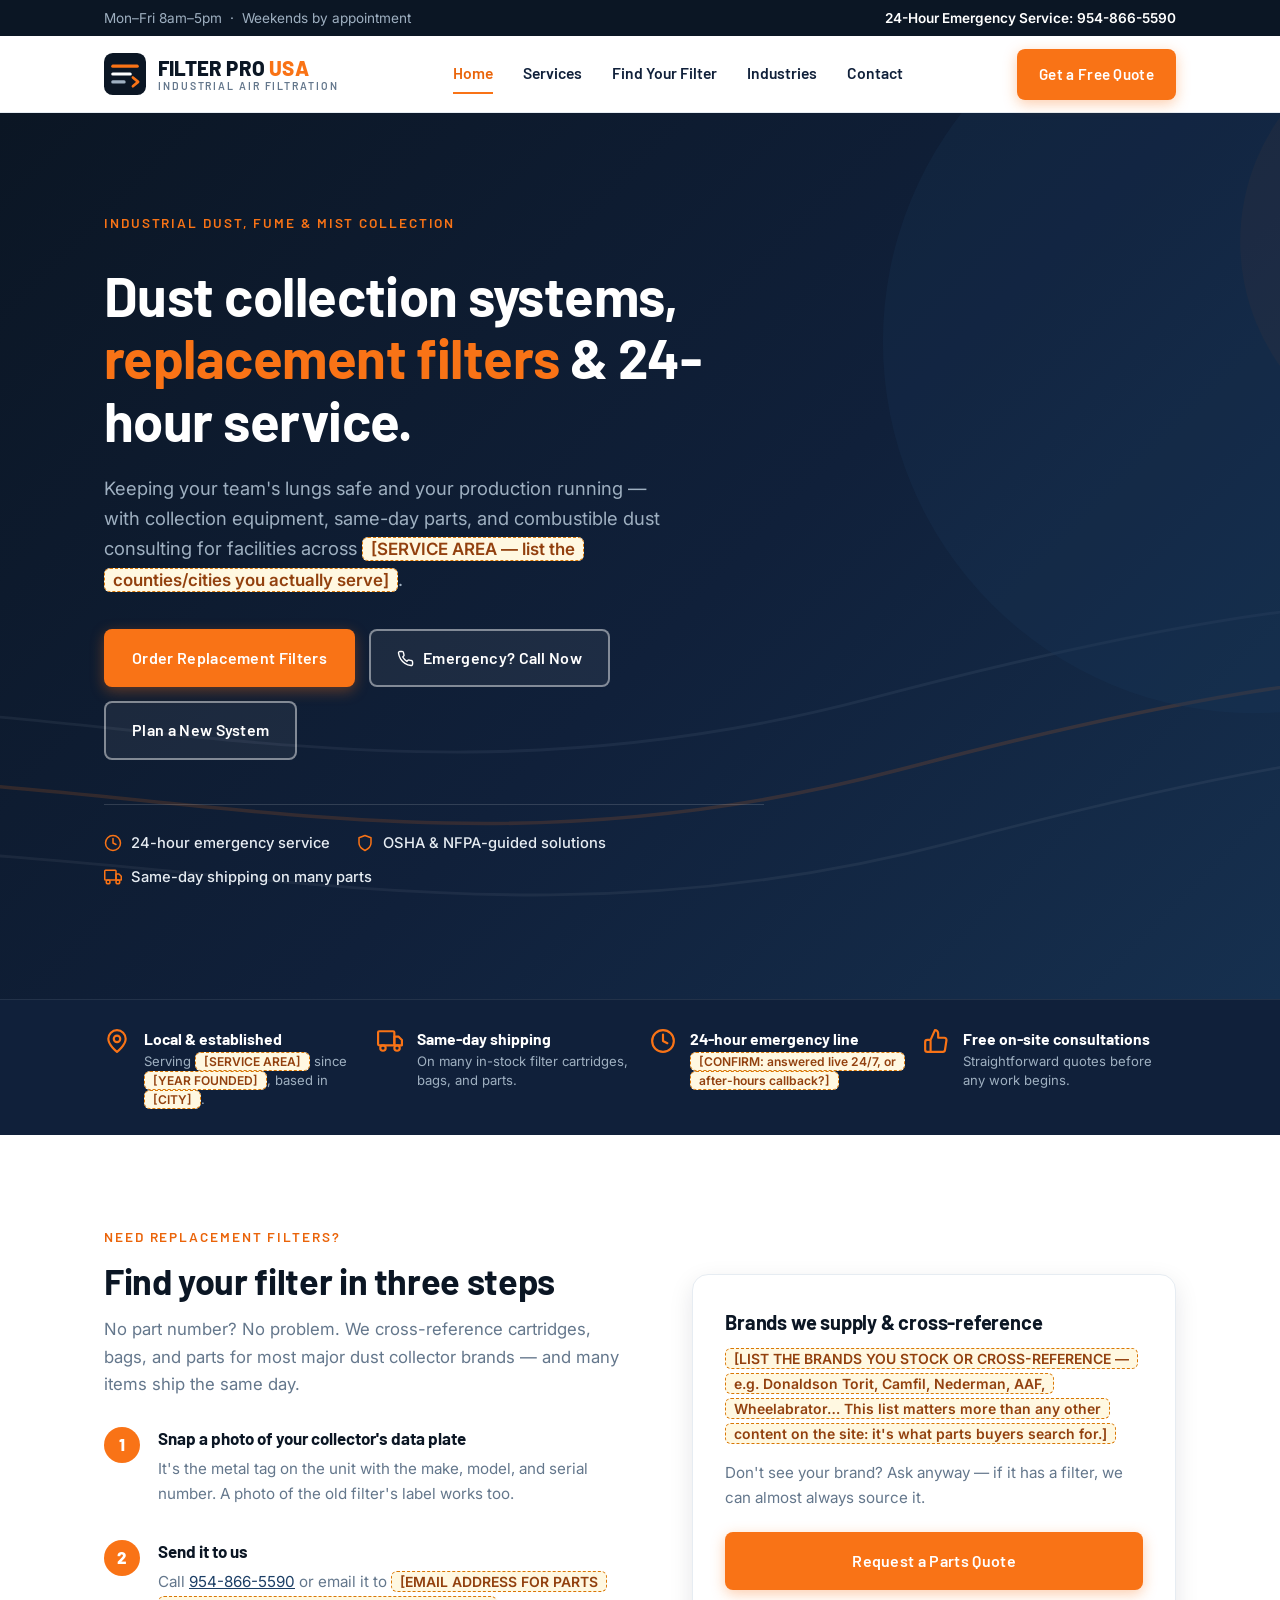
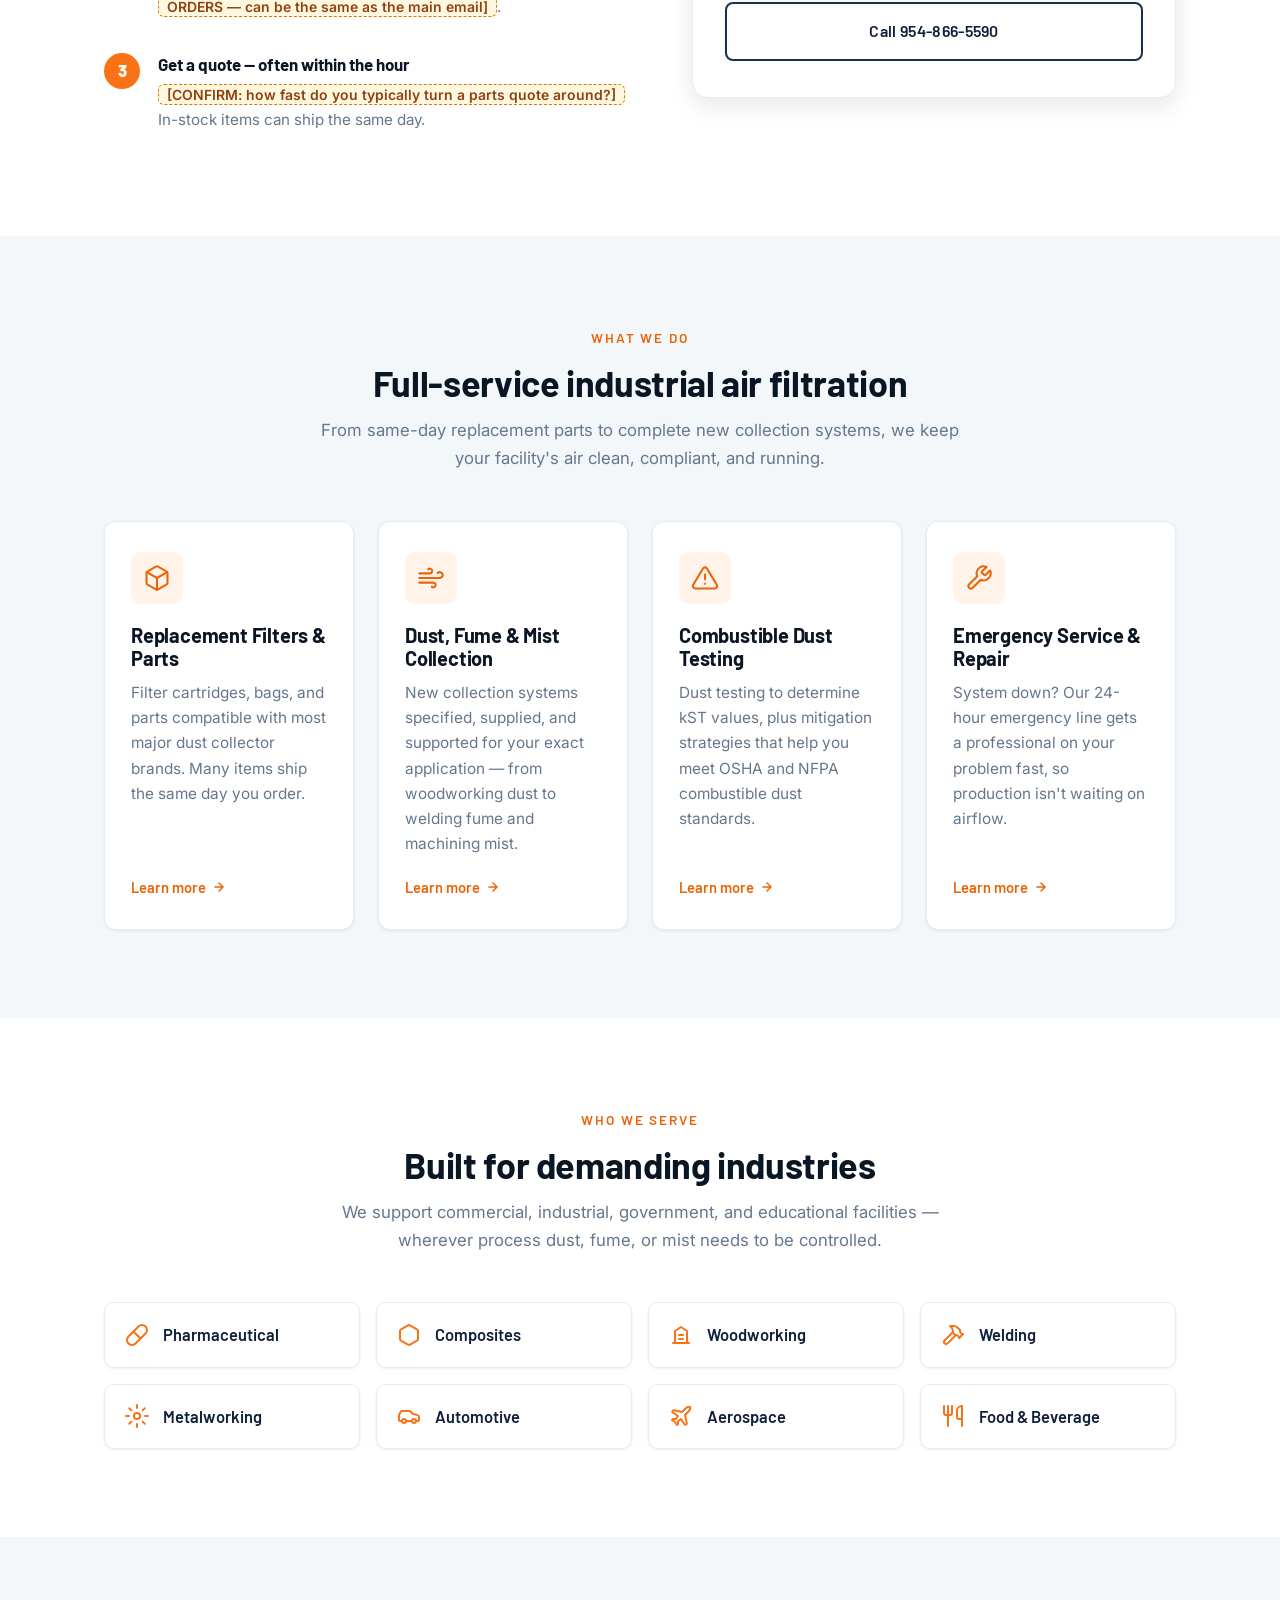
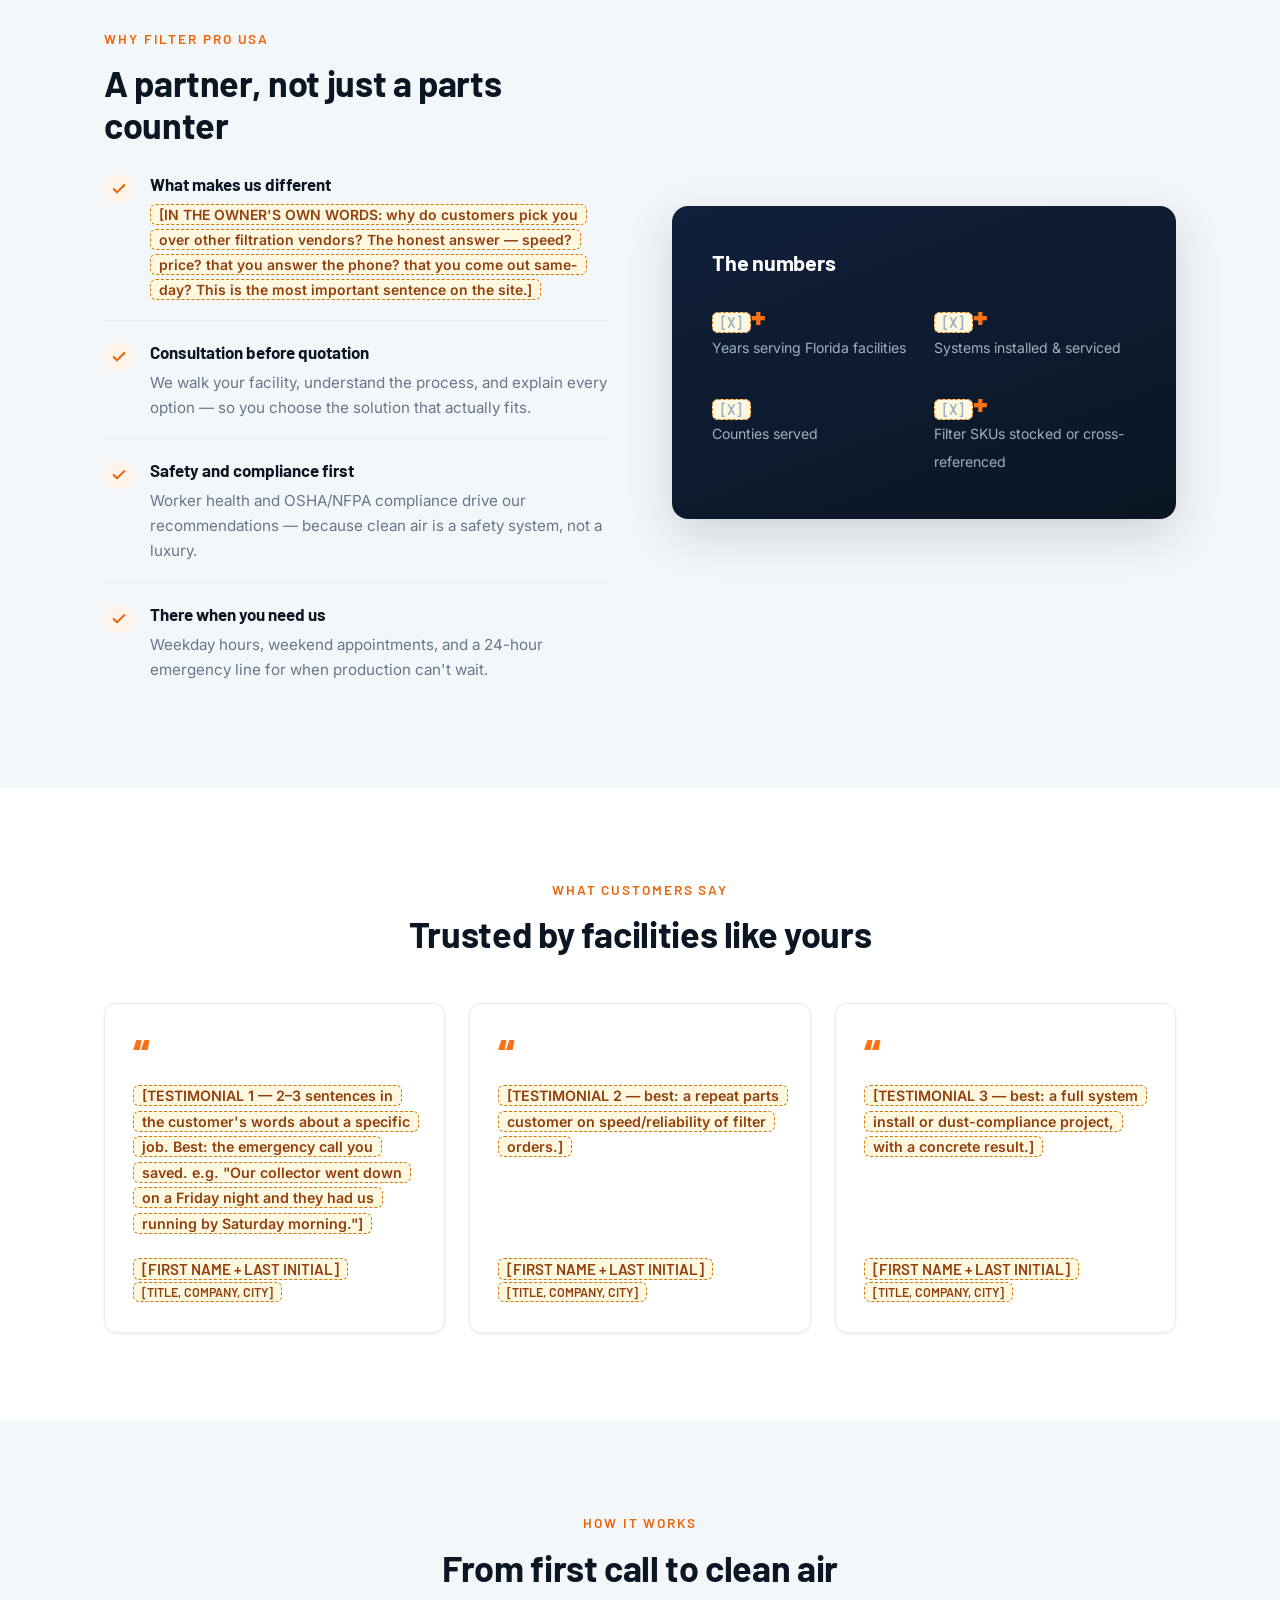
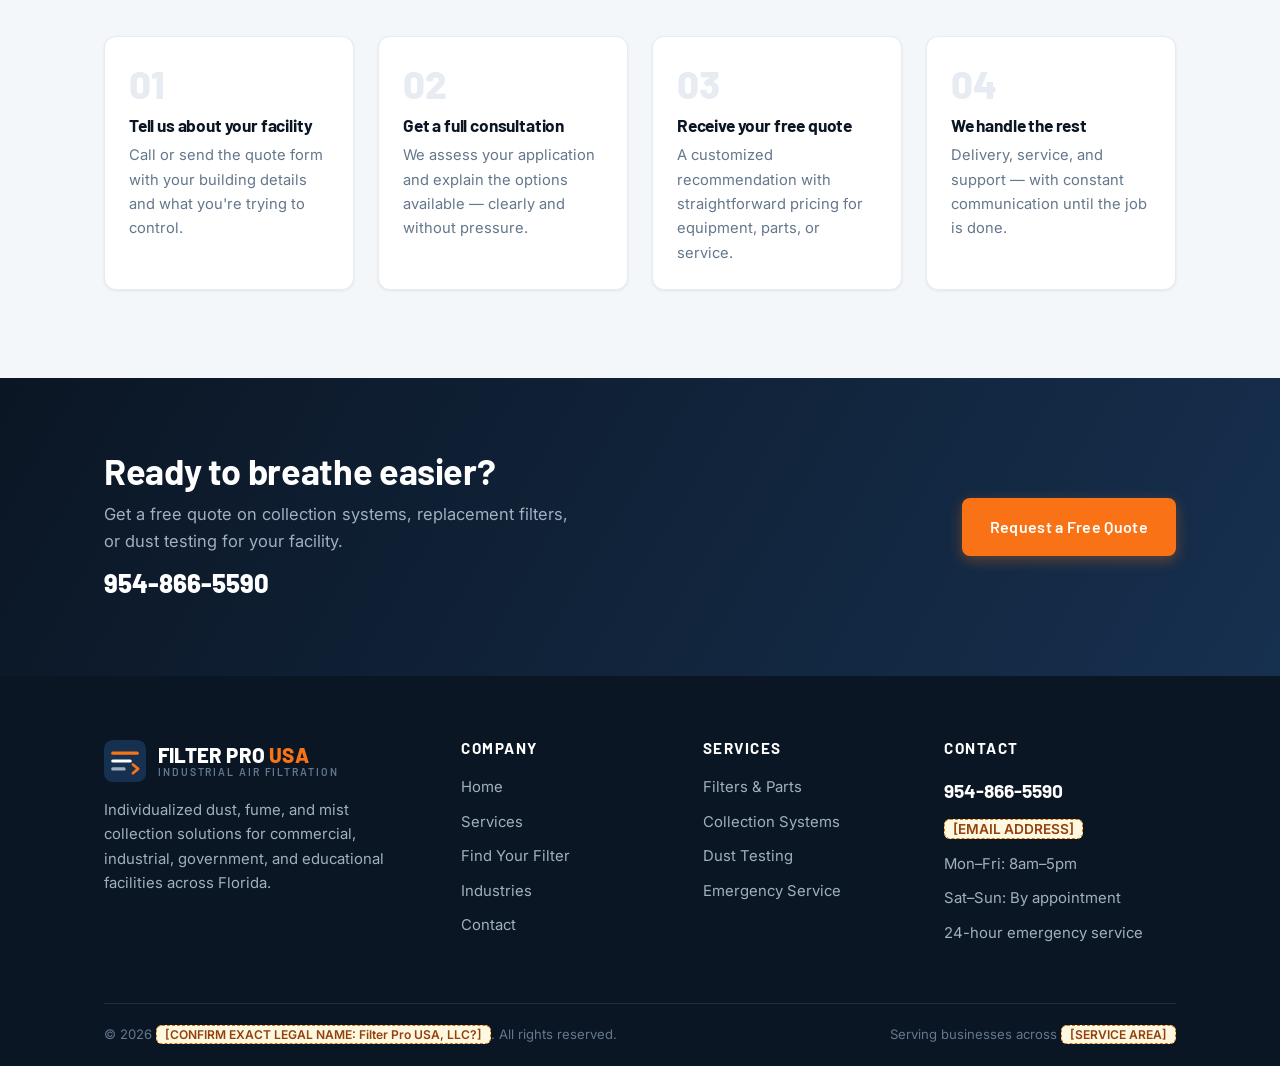
==== commit 5ac14c6d: "Restructure for marketability: buyer paths, proof slots, placeholders - Hero rewritten to name the s" ====
--- a/index.html
+++ b/index.html
@@ -3,8 +3,8 @@
 <head>
   <meta charset="UTF-8">
   <meta name="viewport" content="width=device-width, initial-scale=1.0">
-  <title>Filter Pro USA | Commercial &amp; Industrial Air Filtration — Florida</title>
-  <meta name="description" content="Filter Pro USA provides dust, fume, and mist collection systems, replacement filters and parts, and combustible dust testing for commercial and industrial facilities across Florida. Free quotes — call 954-866-5590.">
+  <title>Filter Pro USA | Dust Collection Systems, Replacement Filters &amp; Service — Florida</title>
+  <meta name="description" content="Filter Pro USA provides dust, fume, and mist collection systems, replacement filter cartridges and bags for most brands, and combustible dust testing for commercial and industrial facilities across Florida. Free quotes — call 954-866-5590.">
   <link rel="preconnect" href="https://fonts.googleapis.com">
   <link rel="preconnect" href="https://fonts.gstatic.com" crossorigin>
   <link href="https://fonts.googleapis.com/css2?family=Barlow:wght@600;700;800&family=Inter:wght@400;500;600&display=swap" rel="stylesheet">
@@ -46,8 +46,8 @@
       <nav class="main-nav" id="mainNav">
         <a href="index.html" class="active">Home</a>
         <a href="services.html">Services</a>
+        <a href="index.html#find-filter">Find Your Filter</a>
         <a href="index.html#industries">Industries</a>
-        <a href="index.html#why-us">Why Us</a>
         <a href="contact.html">Contact</a>
       </nav>
 
@@ -73,19 +73,20 @@
 
     <div class="container">
       <div class="hero-inner">
-        <span class="kicker">Florida’s Industrial Filtration Pros</span>
-        <h1>Clean air for your facility. <em>Safe lungs</em> for your team.</h1>
+        <span class="kicker">Industrial Dust, Fume &amp; Mist Collection</span>
+        <h1>Dust collection systems, <em>replacement filters</em> &amp; 24-hour service.</h1>
         <p class="lede">
-          Dust, fume, and mist collection systems, replacement filters, and combustible
-          dust consulting for commercial and industrial facilities — designed around
-          your operation, not a one-size-fits-all catalog.
+          Keeping your team's lungs safe and your production running — with collection
+          equipment, same-day parts, and combustible dust consulting for facilities across
+          <span class="ph">[SERVICE AREA — list the counties/cities you actually serve]</span>.
         </p>
         <div class="hero-actions">
-          <a class="btn btn-primary" href="contact.html">Request a Free Quote</a>
-          <a class="btn btn-outline-light" href="tel:9548665590">
+          <a class="btn btn-primary" href="#find-filter">Order Replacement Filters</a>
+          <a class="btn btn-outline-light btn-tel" href="tel:9548665590">
             <svg width="17" height="17" viewBox="0 0 24 24" fill="none" stroke="currentColor" stroke-width="2" stroke-linecap="round" stroke-linejoin="round" aria-hidden="true"><path d="M22 16.92v3a2 2 0 0 1-2.18 2 19.79 19.79 0 0 1-8.63-3.07 19.5 19.5 0 0 1-6-6 19.79 19.79 0 0 1-3.07-8.67A2 2 0 0 1 4.11 2h3a2 2 0 0 1 2 1.72c.127.96.361 1.903.7 2.81a2 2 0 0 1-.45 2.11L8.09 9.91a16 16 0 0 0 6 6l1.27-1.27a2 2 0 0 1 2.11-.45c.907.339 1.85.573 2.81.7A2 2 0 0 1 22 16.92z"/></svg>
-            954-866-5590
+            Emergency? Call Now
           </a>
+          <a class="btn btn-outline-light" href="contact.html">Plan a New System</a>
         </div>
         <ul class="hero-badges">
           <li>
@@ -109,49 +110,109 @@
   <div class="trust-strip">
     <div class="container">
       <div class="trust-item">
-        <svg viewBox="0 0 24 24" fill="none" stroke="currentColor" stroke-width="2" stroke-linecap="round" stroke-linejoin="round" aria-hidden="true"><path d="M20 6 9 17l-5-5"/></svg>
-        <div>
-          <strong>Customer Satisfaction Guaranteed</strong>
-          <small>We stay in constant communication until the job is done.</small>
+        <svg viewBox="0 0 24 24" fill="none" stroke="currentColor" stroke-width="2" stroke-linecap="round" stroke-linejoin="round" aria-hidden="true"><path d="M20 10c0 6-8 12-8 12s-8-6-8-12a8 8 0 0 1 16 0Z"/><circle cx="12" cy="10" r="3"/></svg>
+        <div>
+          <strong>Local &amp; established</strong>
+          <small>Serving <span class="ph">[SERVICE AREA]</span> since <span class="ph">[YEAR FOUNDED]</span>, based in <span class="ph">[CITY]</span>.</small>
         </div>
       </div>
       <div class="trust-item">
-        <svg viewBox="0 0 24 24" fill="none" stroke="currentColor" stroke-width="2" stroke-linecap="round" stroke-linejoin="round" aria-hidden="true"><path d="M17 21v-2a4 4 0 0 0-4-4H5a4 4 0 0 0-4 4v2"/><circle cx="9" cy="7" r="4"/><path d="M23 21v-2a4 4 0 0 0-3-3.87"/><path d="M16 3.13a4 4 0 0 1 0 7.75"/></svg>
-        <div>
-          <strong>Reliable Professionals</strong>
-          <small>Experienced techs who know industrial ventilation.</small>
+        <svg viewBox="0 0 24 24" fill="none" stroke="currentColor" stroke-width="2" stroke-linecap="round" stroke-linejoin="round" aria-hidden="true"><rect x="1" y="3" width="15" height="13" rx="1"/><path d="M16 8h4l3 3v5h-7V8z"/><circle cx="5.5" cy="18.5" r="2.5"/><circle cx="18.5" cy="18.5" r="2.5"/></svg>
+        <div>
+          <strong>Same-day shipping</strong>
+          <small>On many in-stock filter cartridges, bags, and parts.</small>
         </div>
       </div>
       <div class="trust-item">
-        <svg viewBox="0 0 24 24" fill="none" stroke="currentColor" stroke-width="2" stroke-linecap="round" stroke-linejoin="round" aria-hidden="true"><path d="M12 20h9"/><path d="M16.5 3.5a2.12 2.12 0 0 1 3 3L7 19l-4 1 1-4Z"/></svg>
-        <div>
-          <strong>Individualized Options</strong>
-          <small>No two projects are the same — neither are our solutions.</small>
+        <svg viewBox="0 0 24 24" fill="none" stroke="currentColor" stroke-width="2" stroke-linecap="round" stroke-linejoin="round" aria-hidden="true"><circle cx="12" cy="12" r="10"/><polyline points="12 6 12 12 16 14"/></svg>
+        <div>
+          <strong>24-hour emergency line</strong>
+          <small><span class="ph">[CONFIRM: answered live 24/7, or after-hours callback?]</span></small>
         </div>
       </div>
       <div class="trust-item">
         <svg viewBox="0 0 24 24" fill="none" stroke="currentColor" stroke-width="2" stroke-linecap="round" stroke-linejoin="round" aria-hidden="true"><path d="M14 9V5a3 3 0 0 0-3-3l-4 9v11h11.28a2 2 0 0 0 2-1.7l1.38-9a2 2 0 0 0-2-2.3zM7 22H4a2 2 0 0 1-2-2v-7a2 2 0 0 1 2-2h3"/></svg>
         <div>
-          <strong>Free Quotes</strong>
-          <small>Straightforward pricing before any work begins.</small>
+          <strong>Free on-site consultations</strong>
+          <small>Straightforward quotes before any work begins.</small>
         </div>
       </div>
     </div>
   </div>
 
+  <!-- Filter finder -->
+  <section class="block" id="find-filter">
+    <div class="container finder-grid">
+      <div>
+        <span class="kicker">Need Replacement Filters?</span>
+        <h2>Find your filter in three steps</h2>
+        <p class="section-intro">
+          No part number? No problem. We cross-reference cartridges, bags, and parts
+          for most major dust collector brands — and many items ship the same day.
+        </p>
+        <ol class="finder-steps">
+          <li>
+            <span class="finder-num">1</span>
+            <div>
+              <strong>Snap a photo of your collector's data plate</strong>
+              <p>It's the metal tag on the unit with the make, model, and serial number. A photo of the old filter's label works too.</p>
+            </div>
+          </li>
+          <li>
+            <span class="finder-num">2</span>
+            <div>
+              <strong>Send it to us</strong>
+              <p>Call <a href="tel:9548665590">954-866-5590</a> or email it to <span class="ph">[EMAIL ADDRESS FOR PARTS ORDERS — can be the same as the main email]</span>.</p>
+            </div>
+          </li>
+          <li>
+            <span class="finder-num">3</span>
+            <div>
+              <strong>Get a quote — often within the hour</strong>
+              <p><span class="ph">[CONFIRM: how fast do you typically turn a parts quote around?]</span> In-stock items can ship the same day.</p>
+            </div>
+          </li>
+        </ol>
+      </div>
+
+      <div class="finder-panel">
+        <h3>Brands we supply &amp; cross-reference</h3>
+        <p>
+          <span class="ph">[LIST THE BRANDS YOU STOCK OR CROSS-REFERENCE — e.g. Donaldson Torit,
+          Camfil, Nederman, AAF, Wheelabrator… This list matters more than any other
+          content on the site: it's what parts buyers search for.]</span>
+        </p>
+        <p>Don't see your brand? Ask anyway — if it has a filter, we can almost always source it.</p>
+        <a class="btn btn-primary" href="contact.html">Request a Parts Quote</a>
+        <a class="btn btn-outline-dark" href="tel:9548665590">Call 954-866-5590</a>
+      </div>
+    </div>
+  </section>
+
   <!-- Services overview -->
-  <section class="block" id="services">
+  <section class="block tint" id="services">
     <div class="container">
       <div class="section-head center">
         <span class="kicker">What We Do</span>
         <h2>Full-service industrial air filtration</h2>
         <p class="section-intro">
-          From new collection systems to same-day replacement parts, we keep your
-          facility's air clean, compliant, and running.
+          From same-day replacement parts to complete new collection systems, we keep
+          your facility's air clean, compliant, and running.
         </p>
       </div>
 
       <div class="card-grid">
+        <div class="svc-card">
+          <div class="svc-icon">
+            <svg viewBox="0 0 24 24" fill="none" stroke="currentColor" stroke-width="1.8" stroke-linecap="round" stroke-linejoin="round" aria-hidden="true"><path d="M21 8a2 2 0 0 0-1-1.73l-7-4a2 2 0 0 0-2 0l-7 4A2 2 0 0 0 3 8v8a2 2 0 0 0 1 1.73l7 4a2 2 0 0 0 2 0l7-4A2 2 0 0 0 21 16Z"/><path d="m3.3 7 8.7 5 8.7-5"/><path d="M12 22V12"/></svg>
+          </div>
+          <h3>Replacement Filters &amp; Parts</h3>
+          <p>Filter cartridges, bags, and parts compatible with most major dust collector brands. Many items ship the same day you order.</p>
+          <a class="learn" href="services.html#filters">Learn more
+            <svg width="14" height="14" viewBox="0 0 24 24" fill="none" stroke="currentColor" stroke-width="2.5" stroke-linecap="round" stroke-linejoin="round" aria-hidden="true"><path d="M5 12h14M12 5l7 7-7 7"/></svg>
+          </a>
+        </div>
+
         <div class="svc-card">
           <div class="svc-icon">
             <svg viewBox="0 0 24 24" fill="none" stroke="currentColor" stroke-width="1.8" stroke-linecap="round" stroke-linejoin="round" aria-hidden="true"><path d="M9.59 4.59A2 2 0 1 1 11 8H2"/><path d="M17.73 7.73A2.5 2.5 0 1 1 19.5 12H2"/><path d="M12.59 19.41A2 2 0 1 0 14 16H2"/></svg>
@@ -165,17 +226,6 @@
 
         <div class="svc-card">
           <div class="svc-icon">
-            <svg viewBox="0 0 24 24" fill="none" stroke="currentColor" stroke-width="1.8" stroke-linecap="round" stroke-linejoin="round" aria-hidden="true"><path d="M21 8a2 2 0 0 0-1-1.73l-7-4a2 2 0 0 0-2 0l-7 4A2 2 0 0 0 3 8v8a2 2 0 0 0 1 1.73l7 4a2 2 0 0 0 2 0l7-4A2 2 0 0 0 21 16Z"/><path d="m3.3 7 8.7 5 8.7-5"/><path d="M12 22V12"/></svg>
-          </div>
-          <h3>Replacement Filters &amp; Parts</h3>
-          <p>Filter cartridges, bags, and parts compatible with most major dust collector brands. Many items ship the same day you order.</p>
-          <a class="learn" href="services.html#filters">Learn more
-            <svg width="14" height="14" viewBox="0 0 24 24" fill="none" stroke="currentColor" stroke-width="2.5" stroke-linecap="round" stroke-linejoin="round" aria-hidden="true"><path d="M5 12h14M12 5l7 7-7 7"/></svg>
-          </a>
-        </div>
-
-        <div class="svc-card">
-          <div class="svc-icon">
             <svg viewBox="0 0 24 24" fill="none" stroke="currentColor" stroke-width="1.8" stroke-linecap="round" stroke-linejoin="round" aria-hidden="true"><path d="M12 9v4"/><path d="M12 17h.01"/><path d="M10.29 3.86 1.82 18a2 2 0 0 0 1.71 3h16.94a2 2 0 0 0 1.71-3L13.71 3.86a2 2 0 0 0-3.42 0z"/></svg>
           </div>
           <h3>Combustible Dust Testing</h3>
@@ -200,14 +250,14 @@
   </section>
 
   <!-- Industries -->
-  <section class="block tint" id="industries">
+  <section class="block" id="industries">
     <div class="container">
       <div class="section-head center">
         <span class="kicker">Who We Serve</span>
         <h2>Built for demanding industries</h2>
         <p class="section-intro">
-          We support commercial, industrial, government, and educational facilities
-          across Florida — wherever process dust, fume, or mist needs to be controlled.
+          We support commercial, industrial, government, and educational facilities —
+          wherever process dust, fume, or mist needs to be controlled.
         </p>
       </div>
 
@@ -249,7 +299,7 @@
   </section>
 
   <!-- Why us -->
-  <section class="block" id="why-us">
+  <section class="block tint" id="why-us">
     <div class="container split">
       <div>
         <span class="kicker">Why Filter Pro USA</span>
@@ -258,6 +308,13 @@
           <li>
             <span class="check"><svg viewBox="0 0 24 24" fill="none" stroke="currentColor" stroke-width="3" stroke-linecap="round" stroke-linejoin="round" aria-hidden="true"><path d="M20 6 9 17l-5-5"/></svg></span>
             <div>
+              <strong>What makes us different</strong>
+              <p><span class="ph">[IN THE OWNER'S OWN WORDS: why do customers pick you over other filtration vendors? The honest answer — speed? price? that you answer the phone? that you come out same-day? This is the most important sentence on the site.]</span></p>
+            </div>
+          </li>
+          <li>
+            <span class="check"><svg viewBox="0 0 24 24" fill="none" stroke="currentColor" stroke-width="3" stroke-linecap="round" stroke-linejoin="round" aria-hidden="true"><path d="M20 6 9 17l-5-5"/></svg></span>
+            <div>
               <strong>Consultation before quotation</strong>
               <p>We walk your facility, understand the process, and explain every option — so you choose the solution that actually fits.</p>
             </div>
@@ -265,13 +322,6 @@
           <li>
             <span class="check"><svg viewBox="0 0 24 24" fill="none" stroke="currentColor" stroke-width="3" stroke-linecap="round" stroke-linejoin="round" aria-hidden="true"><path d="M20 6 9 17l-5-5"/></svg></span>
             <div>
-              <strong>Quality parts, exceptional service</strong>
-              <p>We combine the highest-quality parts and equipment with responsive, professional service on every job.</p>
-            </div>
-          </li>
-          <li>
-            <span class="check"><svg viewBox="0 0 24 24" fill="none" stroke="currentColor" stroke-width="3" stroke-linecap="round" stroke-linejoin="round" aria-hidden="true"><path d="M20 6 9 17l-5-5"/></svg></span>
-            <div>
               <strong>Safety and compliance first</strong>
               <p>Worker health and OSHA/NFPA compliance drive our recommendations — because clean air is a safety system, not a luxury.</p>
             </div>
@@ -287,23 +337,59 @@
       </div>
 
       <div class="stat-panel">
-        <h3>At your service</h3>
+        <h3>The numbers</h3>
         <div class="stat-grid">
           <div class="stat">
-            <b>24/7</b>
-            <span>Emergency service availability</span>
+            <b><span class="ph">[X]</span>+</b>
+            <span>Years serving Florida facilities</span>
           </div>
           <div class="stat">
-            <b>Free</b>
-            <span>On-site consultations &amp; quotes</span>
+            <b><span class="ph">[X]</span>+</b>
+            <span>Systems installed &amp; serviced</span>
           </div>
           <div class="stat">
-            <b>Most brands</b>
-            <span>Replacement filters &amp; parts supported</span>
+            <b><span class="ph">[X]</span></b>
+            <span>Counties served</span>
           </div>
           <div class="stat">
-            <b>Same day</b>
-            <span>Shipping available on many parts</span>
+            <b><span class="ph">[X]</span>+</b>
+            <span>Filter SKUs stocked or cross-referenced</span>
+          </div>
+        </div>
+      </div>
+    </div>
+  </section>
+
+  <!-- Testimonials -->
+  <section class="block" id="testimonials">
+    <div class="container">
+      <div class="section-head center">
+        <span class="kicker">What Customers Say</span>
+        <h2>Trusted by facilities like yours</h2>
+      </div>
+      <div class="quote-grid">
+        <div class="quote-card">
+          <span class="quote-mark">“</span>
+          <p><span class="ph">[TESTIMONIAL 1 — 2–3 sentences in the customer's words about a specific job. Best: the emergency call you saved. e.g. "Our collector went down on a Friday night and they had us running by Saturday morning."]</span></p>
+          <div class="quote-who">
+            <span class="ph">[FIRST NAME + LAST INITIAL]</span>
+            <small><span class="ph">[TITLE, COMPANY, CITY]</span></small>
+          </div>
+        </div>
+        <div class="quote-card">
+          <span class="quote-mark">“</span>
+          <p><span class="ph">[TESTIMONIAL 2 — best: a repeat parts customer on speed/reliability of filter orders.]</span></p>
+          <div class="quote-who">
+            <span class="ph">[FIRST NAME + LAST INITIAL]</span>
+            <small><span class="ph">[TITLE, COMPANY, CITY]</span></small>
+          </div>
+        </div>
+        <div class="quote-card">
+          <span class="quote-mark">“</span>
+          <p><span class="ph">[TESTIMONIAL 3 — best: a full system install or dust-compliance project, with a concrete result.]</span></p>
+          <div class="quote-who">
+            <span class="ph">[FIRST NAME + LAST INITIAL]</span>
+            <small><span class="ph">[TITLE, COMPANY, CITY]</span></small>
           </div>
         </div>
       </div>
@@ -382,6 +468,7 @@
           <ul>
             <li><a href="index.html">Home</a></li>
             <li><a href="services.html">Services</a></li>
+            <li><a href="index.html#find-filter">Find Your Filter</a></li>
             <li><a href="index.html#industries">Industries</a></li>
             <li><a href="contact.html">Contact</a></li>
           </ul>
@@ -390,8 +477,8 @@
         <div>
           <h4>Services</h4>
           <ul>
+            <li><a href="services.html#filters">Filters &amp; Parts</a></li>
             <li><a href="services.html#collection">Collection Systems</a></li>
-            <li><a href="services.html#filters">Filters &amp; Parts</a></li>
             <li><a href="services.html#testing">Dust Testing</a></li>
             <li><a href="services.html#service">Emergency Service</a></li>
           </ul>
@@ -401,6 +488,7 @@
           <h4>Contact</h4>
           <ul>
             <li><a class="footer-phone" href="tel:9548665590">954-866-5590</a></li>
+            <li><span class="ph">[EMAIL ADDRESS]</span></li>
             <li>Mon–Fri: 8am–5pm</li>
             <li>Sat–Sun: By appointment</li>
             <li>24-hour emergency service</li>
@@ -409,8 +497,8 @@
       </div>
 
       <div class="footer-bottom">
-        <span>© 2026 Filter Pro USA, LLC. All rights reserved.</span>
-        <span>Serving businesses across Florida</span>
+        <span>© 2026 <span class="ph">[CONFIRM EXACT LEGAL NAME: Filter Pro USA, LLC?]</span>. All rights reserved.</span>
+        <span>Serving businesses across <span class="ph">[SERVICE AREA]</span></span>
       </div>
     </div>
   </footer>
--- a/css/styles.css
+++ b/css/styles.css
@@ -750,6 +750,169 @@
 
 .contact-form-panel .btn { width: 100%; justify-content: center; margin-top: 20px; }
 
+/* ---------- Placeholder chips (content pending from owner) ---------- */
+
+.ph {
+  display: inline;
+  background: #fff8e1;
+  border: 1px dashed #d97706;
+  color: #92400e;
+  padding: 1px 8px;
+  border-radius: 6px;
+  font-weight: 600;
+  font-style: normal;
+  font-size: 0.92em;
+  box-decoration-break: clone;
+  -webkit-box-decoration-break: clone;
+}
+
+/* ---------- Filter finder ---------- */
+
+.finder-grid {
+  display: grid;
+  grid-template-columns: 1.1fr 1fr;
+  gap: 56px;
+  align-items: center;
+}
+
+.finder-steps { list-style: none; margin-top: 10px; }
+
+.finder-steps li {
+  display: flex;
+  gap: 18px;
+  padding: 16px 0;
+  align-items: flex-start;
+}
+
+.finder-num {
+  width: 36px;
+  height: 36px;
+  border-radius: 50%;
+  background: var(--orange-500);
+  color: #fff;
+  font-family: var(--font-head);
+  font-weight: 800;
+  font-size: 1.05rem;
+  display: flex;
+  align-items: center;
+  justify-content: center;
+  flex-shrink: 0;
+  margin-top: 2px;
+}
+
+.finder-steps strong {
+  display: block;
+  font-family: var(--font-head);
+  font-size: 1.06rem;
+  color: var(--navy-900);
+  margin-bottom: 3px;
+}
+
+.finder-steps p { color: var(--steel-500); font-size: 0.95rem; }
+
+.finder-panel {
+  background: var(--white);
+  border: 1px solid var(--steel-200);
+  border-radius: 16px;
+  padding: 36px 32px;
+  box-shadow: var(--shadow-md);
+}
+
+.finder-panel h3 { margin-bottom: 12px; }
+.finder-panel p { color: var(--steel-500); font-size: 0.95rem; margin-bottom: 14px; }
+.finder-panel .btn { width: 100%; justify-content: center; margin-top: 8px; }
+.finder-panel .btn + .btn { margin-top: 12px; }
+
+/* ---------- Testimonials ---------- */
+
+.quote-grid {
+  display: grid;
+  grid-template-columns: repeat(auto-fit, minmax(280px, 1fr));
+  gap: 24px;
+}
+
+.quote-card {
+  background: var(--white);
+  border: 1px solid var(--steel-200);
+  border-radius: var(--radius);
+  padding: 28px;
+  box-shadow: var(--shadow-sm);
+  display: flex;
+  flex-direction: column;
+}
+
+.quote-mark {
+  font-family: var(--font-head);
+  font-weight: 800;
+  font-size: 2.6rem;
+  color: var(--orange-500);
+  line-height: 1;
+}
+
+.quote-card > p {
+  color: var(--steel-500);
+  font-size: 0.97rem;
+  margin: 10px 0 18px;
+  flex-grow: 1;
+}
+
+.quote-who {
+  font-family: var(--font-head);
+  font-weight: 700;
+  color: var(--navy-900);
+}
+
+.quote-who small {
+  display: block;
+  color: var(--steel-500);
+  font-weight: 500;
+  font-size: 0.85rem;
+}
+
+/* ---------- FAQ ---------- */
+
+.faq-list { max-width: 820px; margin: 0 auto; }
+
+.faq-list details {
+  background: var(--white);
+  border: 1px solid var(--steel-200);
+  border-radius: 10px;
+  margin-bottom: 12px;
+  box-shadow: var(--shadow-sm);
+}
+
+.faq-list summary {
+  cursor: pointer;
+  list-style: none;
+  padding: 18px 22px;
+  font-family: var(--font-head);
+  font-weight: 700;
+  font-size: 1.02rem;
+  color: var(--navy-900);
+  display: flex;
+  justify-content: space-between;
+  align-items: center;
+  gap: 16px;
+}
+
+.faq-list summary::-webkit-details-marker { display: none; }
+
+.faq-list summary::after {
+  content: "+";
+  font-size: 1.4rem;
+  font-weight: 600;
+  color: var(--orange-500);
+  flex-shrink: 0;
+}
+
+.faq-list details[open] summary::after { content: "–"; }
+
+.faq-list details > div {
+  padding: 0 22px 20px;
+  color: var(--steel-500);
+  font-size: 0.96rem;
+}
+
 /* ---------- Footer ---------- */
 
 .site-footer {
@@ -828,6 +991,7 @@
 @media (max-width: 960px) {
   .trust-strip .container { grid-template-columns: repeat(2, 1fr); }
   .split { grid-template-columns: 1fr; gap: 44px; }
+  .finder-grid { grid-template-columns: 1fr; gap: 40px; }
   .process-grid { grid-template-columns: repeat(2, 1fr); }
   .contact-layout { grid-template-columns: 1fr; gap: 44px; }
   .footer-grid { grid-template-columns: 1fr 1fr; gap: 36px; }
@@ -864,6 +1028,10 @@
 @media (max-width: 760px) {
   .topbar .hours { display: none; }
 
+  /* The sticky call bar already covers "call us" on mobile — avoid a third
+     phone number in the same viewport. */
+  .hero .btn-tel { display: none; }
+
   .hero-inner { padding: 64px 0 72px; }
 
   section.block { padding: 64px 0; }
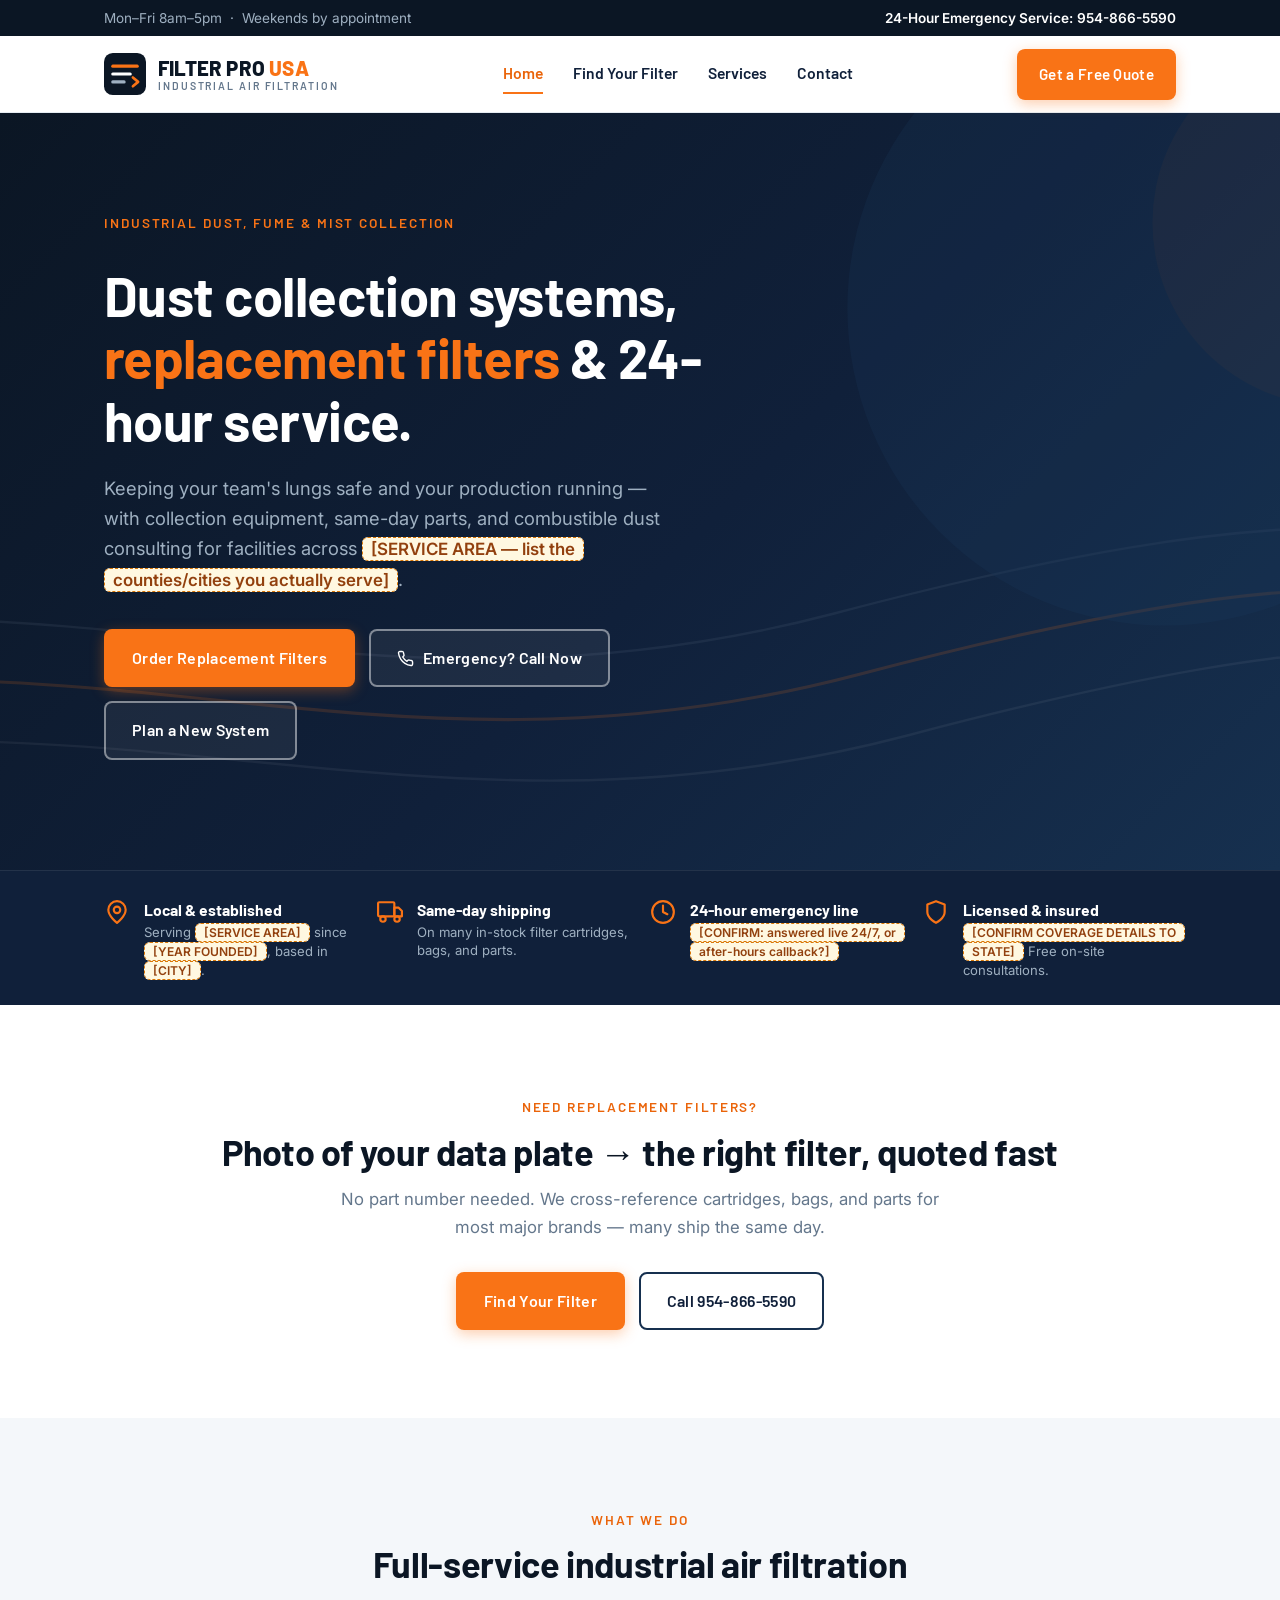
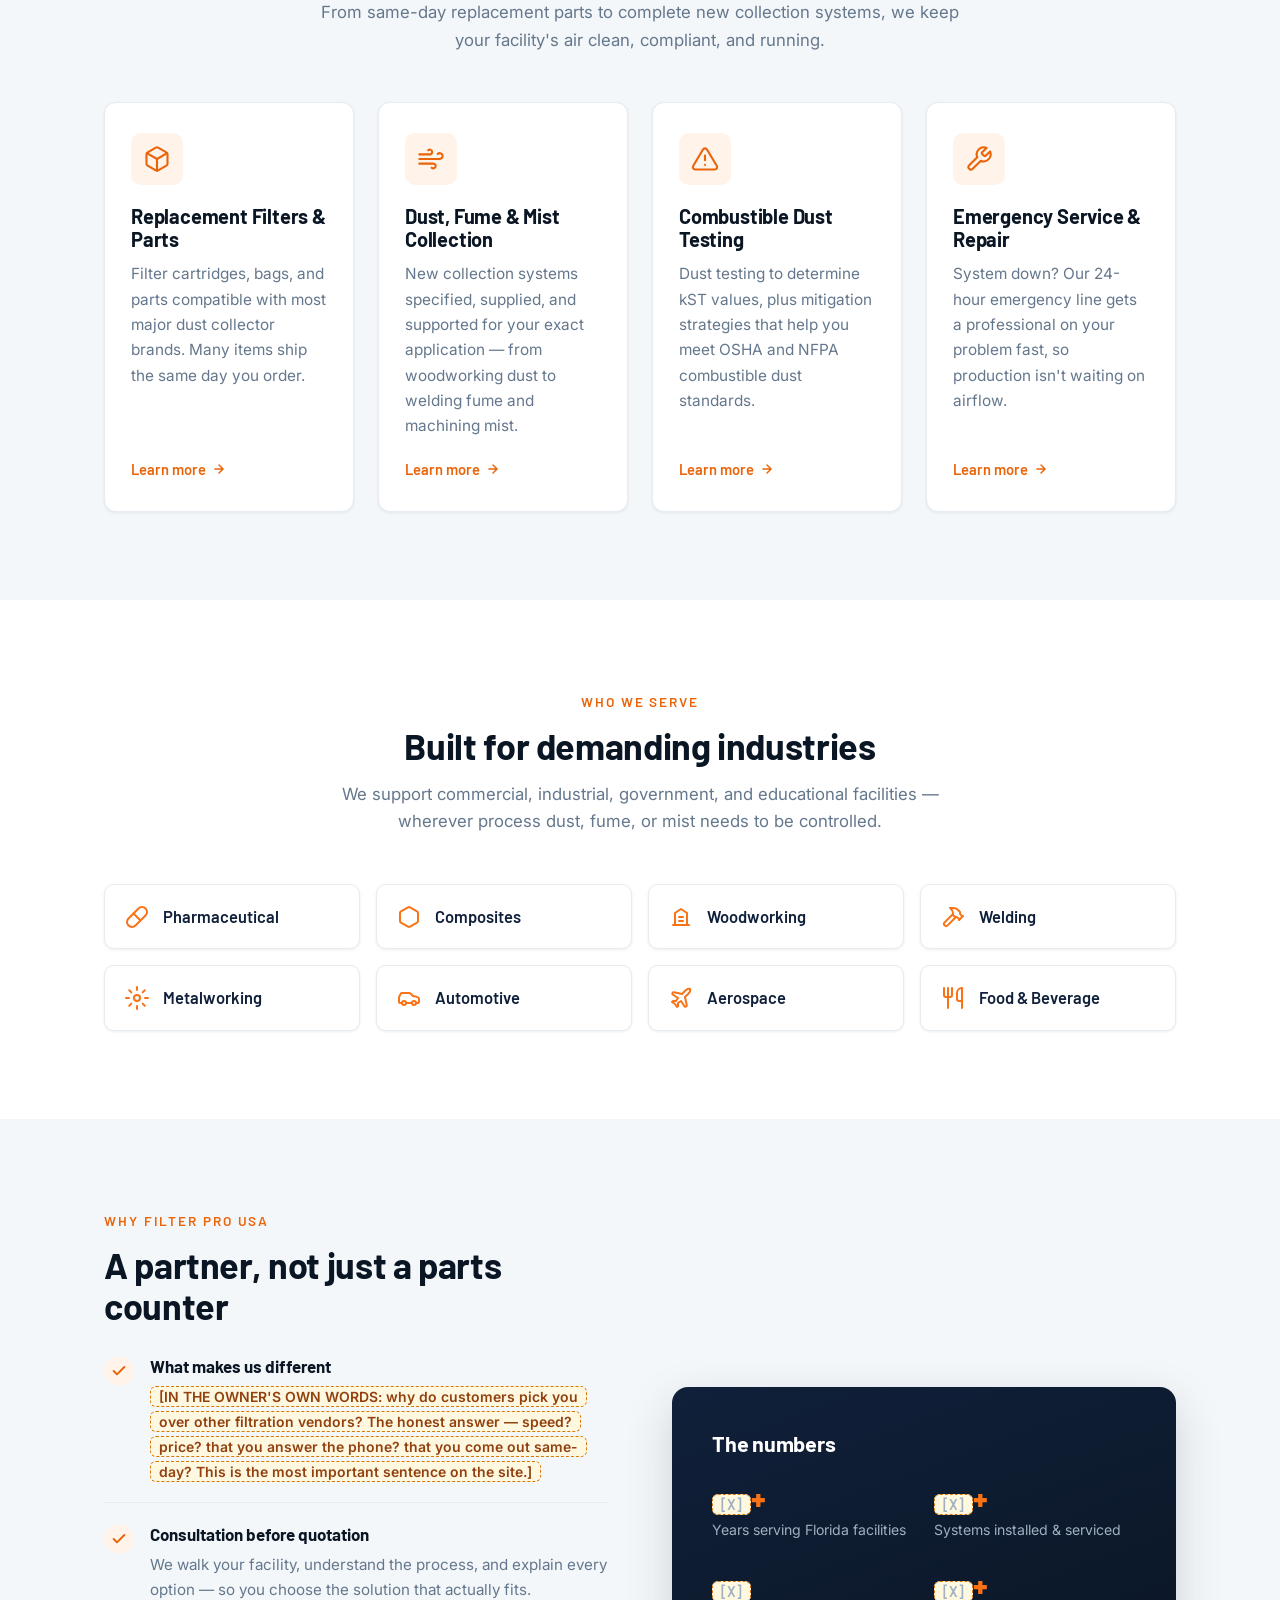
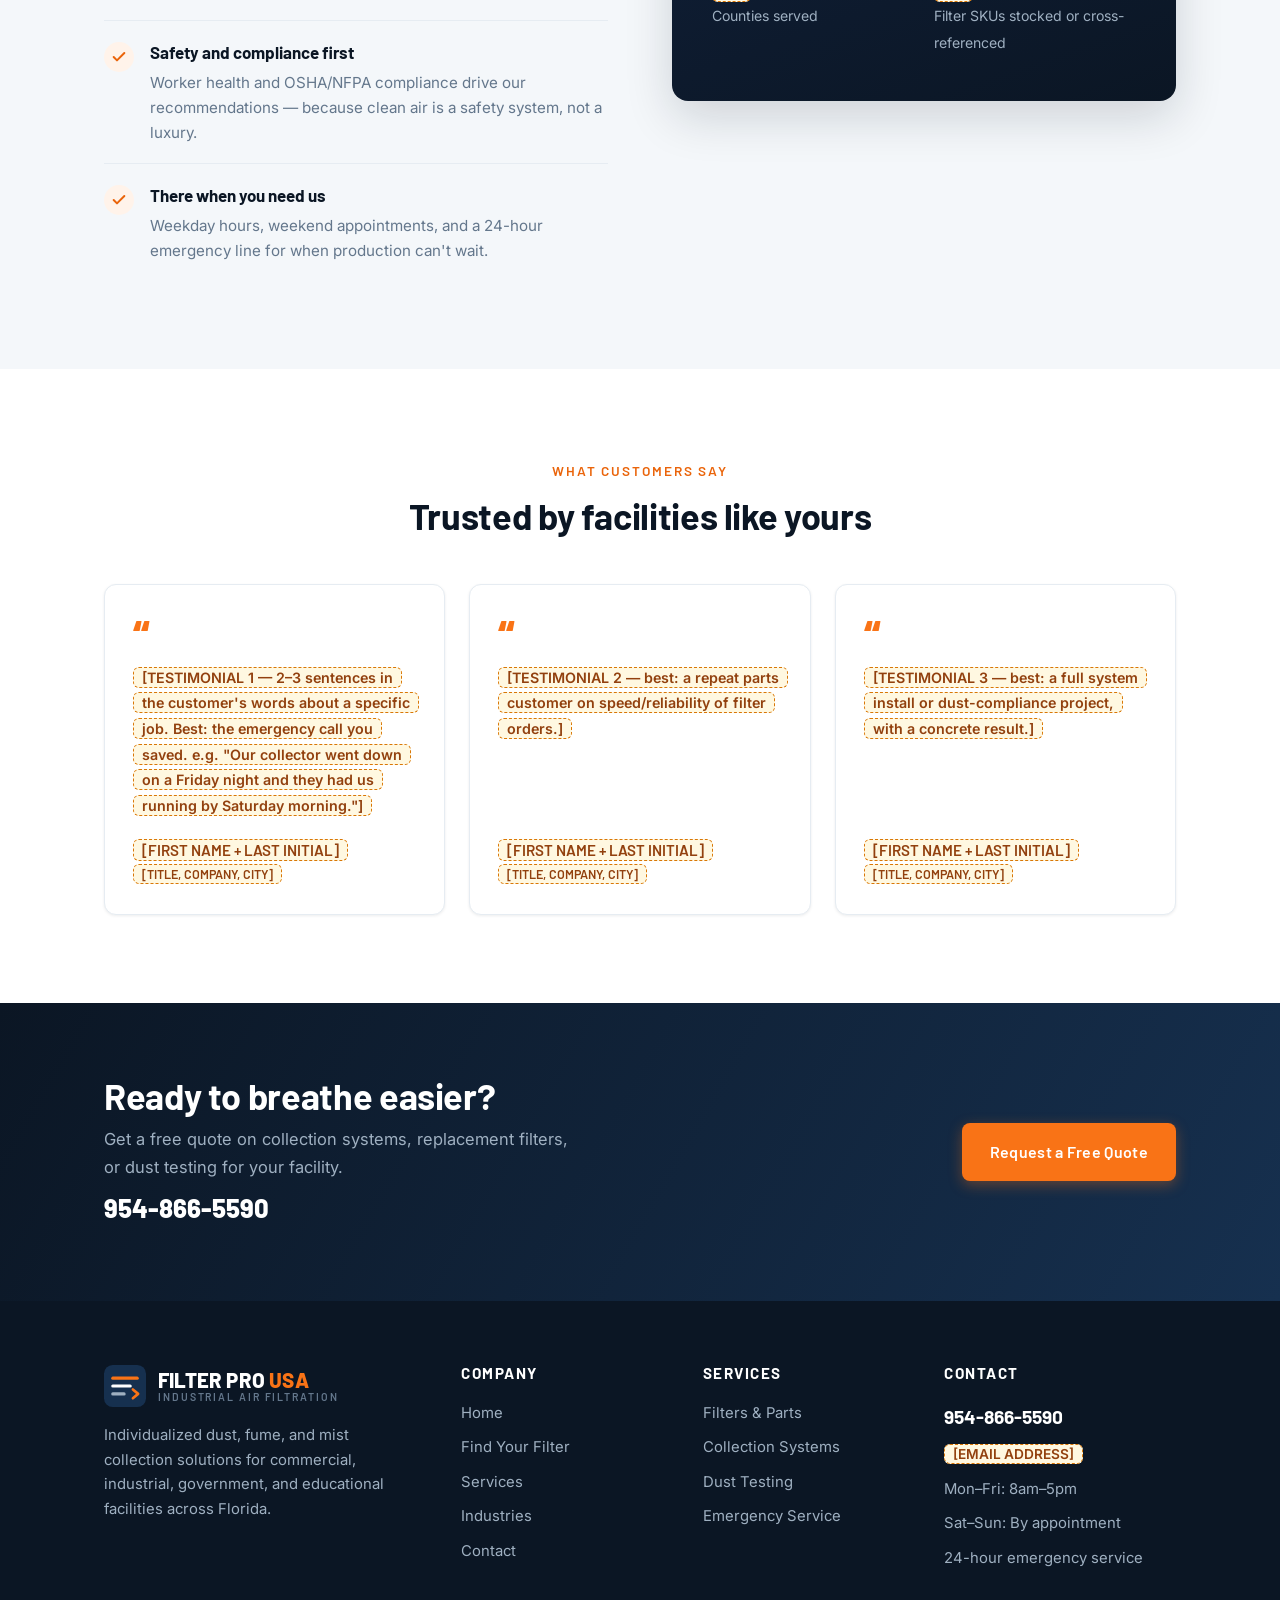
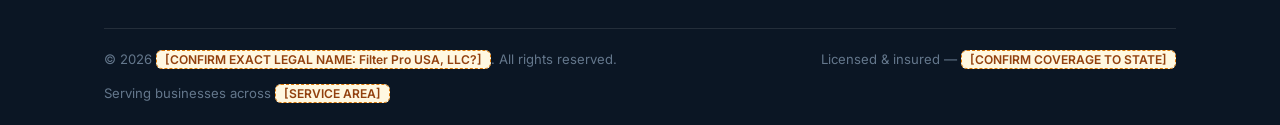
==== commit 52aeb3eb: "Second marketability pass: dedicated filters page, tighter nav, SEO plumbing - New filters.html: 3-s" ====
--- a/index.html
+++ b/index.html
@@ -5,11 +5,28 @@
   <meta name="viewport" content="width=device-width, initial-scale=1.0">
   <title>Filter Pro USA | Dust Collection Systems, Replacement Filters &amp; Service — Florida</title>
   <meta name="description" content="Filter Pro USA provides dust, fume, and mist collection systems, replacement filter cartridges and bags for most brands, and combustible dust testing for commercial and industrial facilities across Florida. Free quotes — call 954-866-5590.">
+  <meta property="og:type" content="website">
+  <meta property="og:title" content="Filter Pro USA | Industrial Air Filtration — Florida">
+  <meta property="og:description" content="Dust collection systems, replacement filters for most brands, and 24-hour service for Florida facilities. Free quotes — 954-866-5590.">
   <link rel="preconnect" href="https://fonts.googleapis.com">
   <link rel="preconnect" href="https://fonts.gstatic.com" crossorigin>
   <link href="https://fonts.googleapis.com/css2?family=Barlow:wght@600;700;800&family=Inter:wght@400;500;600&display=swap" rel="stylesheet">
   <link rel="stylesheet" href="css/styles.css">
   <link rel="icon" type="image/svg+xml" href="assets/favicon.svg">
+  <script type="application/ld+json">
+  {
+    "@context": "https://schema.org",
+    "@type": "LocalBusiness",
+    "name": "Filter Pro USA",
+    "url": "https://filterprousa.com/",
+    "telephone": "+1-954-866-5590",
+    "description": "Industrial air filtration: dust, fume, and mist collection systems, replacement filters and parts, and combustible dust testing for commercial and industrial facilities in Florida.",
+    "areaServed": "Florida",
+    "openingHours": ["Mo-Fr 08:00-17:00"]
+  }
+  </script>
+  <!-- TODO before launch: add "address" and "geo" to the JSON-LD above once the
+       business address is confirmed, and update areaServed to the real list. -->
 </head>
 <body>
 
@@ -45,9 +62,8 @@
 
       <nav class="main-nav" id="mainNav">
         <a href="index.html" class="active">Home</a>
+        <a href="filters.html">Find Your Filter</a>
         <a href="services.html">Services</a>
-        <a href="index.html#find-filter">Find Your Filter</a>
-        <a href="index.html#industries">Industries</a>
         <a href="contact.html">Contact</a>
       </nav>
 
@@ -81,27 +97,13 @@
           <span class="ph">[SERVICE AREA — list the counties/cities you actually serve]</span>.
         </p>
         <div class="hero-actions">
-          <a class="btn btn-primary" href="#find-filter">Order Replacement Filters</a>
+          <a class="btn btn-primary" href="filters.html">Order Replacement Filters</a>
           <a class="btn btn-outline-light btn-tel" href="tel:9548665590">
             <svg width="17" height="17" viewBox="0 0 24 24" fill="none" stroke="currentColor" stroke-width="2" stroke-linecap="round" stroke-linejoin="round" aria-hidden="true"><path d="M22 16.92v3a2 2 0 0 1-2.18 2 19.79 19.79 0 0 1-8.63-3.07 19.5 19.5 0 0 1-6-6 19.79 19.79 0 0 1-3.07-8.67A2 2 0 0 1 4.11 2h3a2 2 0 0 1 2 1.72c.127.96.361 1.903.7 2.81a2 2 0 0 1-.45 2.11L8.09 9.91a16 16 0 0 0 6 6l1.27-1.27a2 2 0 0 1 2.11-.45c.907.339 1.85.573 2.81.7A2 2 0 0 1 22 16.92z"/></svg>
             Emergency? Call Now
           </a>
           <a class="btn btn-outline-light" href="contact.html">Plan a New System</a>
         </div>
-        <ul class="hero-badges">
-          <li>
-            <svg viewBox="0 0 24 24" fill="none" stroke="currentColor" stroke-width="2" stroke-linecap="round" stroke-linejoin="round" aria-hidden="true"><circle cx="12" cy="12" r="10"/><polyline points="12 6 12 12 16 14"/></svg>
-            24-hour emergency service
-          </li>
-          <li>
-            <svg viewBox="0 0 24 24" fill="none" stroke="currentColor" stroke-width="2" stroke-linecap="round" stroke-linejoin="round" aria-hidden="true"><path d="M12 22s8-4 8-10V5l-8-3-8 3v7c0 6 8 10 8 10z"/></svg>
-            OSHA &amp; NFPA-guided solutions
-          </li>
-          <li>
-            <svg viewBox="0 0 24 24" fill="none" stroke="currentColor" stroke-width="2" stroke-linecap="round" stroke-linejoin="round" aria-hidden="true"><rect x="1" y="3" width="15" height="13" rx="1"/><path d="M16 8h4l3 3v5h-7V8z"/><circle cx="5.5" cy="18.5" r="2.5"/><circle cx="18.5" cy="18.5" r="2.5"/></svg>
-            Same-day shipping on many parts
-          </li>
-        </ul>
       </div>
     </div>
   </section>
@@ -131,60 +133,29 @@
         </div>
       </div>
       <div class="trust-item">
-        <svg viewBox="0 0 24 24" fill="none" stroke="currentColor" stroke-width="2" stroke-linecap="round" stroke-linejoin="round" aria-hidden="true"><path d="M14 9V5a3 3 0 0 0-3-3l-4 9v11h11.28a2 2 0 0 0 2-1.7l1.38-9a2 2 0 0 0-2-2.3zM7 22H4a2 2 0 0 1-2-2v-7a2 2 0 0 1 2-2h3"/></svg>
-        <div>
-          <strong>Free on-site consultations</strong>
-          <small>Straightforward quotes before any work begins.</small>
+        <svg viewBox="0 0 24 24" fill="none" stroke="currentColor" stroke-width="2" stroke-linecap="round" stroke-linejoin="round" aria-hidden="true"><path d="M12 22s8-4 8-10V5l-8-3-8 3v7c0 6 8 10 8 10z"/></svg>
+        <div>
+          <strong>Licensed &amp; insured</strong>
+          <small><span class="ph">[CONFIRM COVERAGE DETAILS TO STATE]</span> Free on-site consultations.</small>
         </div>
       </div>
     </div>
   </div>
 
-  <!-- Filter finder -->
+  <!-- Filter finder teaser -->
   <section class="block" id="find-filter">
-    <div class="container finder-grid">
-      <div>
+    <div class="container">
+      <div class="section-head center" style="margin-bottom: 0;">
         <span class="kicker">Need Replacement Filters?</span>
-        <h2>Find your filter in three steps</h2>
+        <h2>Photo of your data plate → the right filter, quoted fast</h2>
         <p class="section-intro">
-          No part number? No problem. We cross-reference cartridges, bags, and parts
-          for most major dust collector brands — and many items ship the same day.
+          No part number needed. We cross-reference cartridges, bags, and parts for most
+          major brands — many ship the same day.
         </p>
-        <ol class="finder-steps">
-          <li>
-            <span class="finder-num">1</span>
-            <div>
-              <strong>Snap a photo of your collector's data plate</strong>
-              <p>It's the metal tag on the unit with the make, model, and serial number. A photo of the old filter's label works too.</p>
-            </div>
-          </li>
-          <li>
-            <span class="finder-num">2</span>
-            <div>
-              <strong>Send it to us</strong>
-              <p>Call <a href="tel:9548665590">954-866-5590</a> or email it to <span class="ph">[EMAIL ADDRESS FOR PARTS ORDERS — can be the same as the main email]</span>.</p>
-            </div>
-          </li>
-          <li>
-            <span class="finder-num">3</span>
-            <div>
-              <strong>Get a quote — often within the hour</strong>
-              <p><span class="ph">[CONFIRM: how fast do you typically turn a parts quote around?]</span> In-stock items can ship the same day.</p>
-            </div>
-          </li>
-        </ol>
-      </div>
-
-      <div class="finder-panel">
-        <h3>Brands we supply &amp; cross-reference</h3>
-        <p>
-          <span class="ph">[LIST THE BRANDS YOU STOCK OR CROSS-REFERENCE — e.g. Donaldson Torit,
-          Camfil, Nederman, AAF, Wheelabrator… This list matters more than any other
-          content on the site: it's what parts buyers search for.]</span>
-        </p>
-        <p>Don't see your brand? Ask anyway — if it has a filter, we can almost always source it.</p>
-        <a class="btn btn-primary" href="contact.html">Request a Parts Quote</a>
-        <a class="btn btn-outline-dark" href="tel:9548665590">Call 954-866-5590</a>
+        <div class="teaser-actions">
+          <a class="btn btn-primary" href="filters.html">Find Your Filter</a>
+          <a class="btn btn-outline-dark" href="tel:9548665590">Call 954-866-5590</a>
+        </div>
       </div>
     </div>
   </section>
@@ -208,7 +179,7 @@
           </div>
           <h3>Replacement Filters &amp; Parts</h3>
           <p>Filter cartridges, bags, and parts compatible with most major dust collector brands. Many items ship the same day you order.</p>
-          <a class="learn" href="services.html#filters">Learn more
+          <a class="learn" href="filters.html">Learn more
             <svg width="14" height="14" viewBox="0 0 24 24" fill="none" stroke="currentColor" stroke-width="2.5" stroke-linecap="round" stroke-linejoin="round" aria-hidden="true"><path d="M5 12h14M12 5l7 7-7 7"/></svg>
           </a>
         </div>
@@ -396,38 +367,6 @@
     </div>
   </section>
 
-  <!-- Process -->
-  <section class="block tint">
-    <div class="container">
-      <div class="section-head center">
-        <span class="kicker">How It Works</span>
-        <h2>From first call to clean air</h2>
-      </div>
-      <div class="process-grid">
-        <div class="step">
-          <div class="step-num">01</div>
-          <h3>Tell us about your facility</h3>
-          <p>Call or send the quote form with your building details and what you're trying to control.</p>
-        </div>
-        <div class="step">
-          <div class="step-num">02</div>
-          <h3>Get a full consultation</h3>
-          <p>We assess your application and explain the options available — clearly and without pressure.</p>
-        </div>
-        <div class="step">
-          <div class="step-num">03</div>
-          <h3>Receive your free quote</h3>
-          <p>A customized recommendation with straightforward pricing for equipment, parts, or service.</p>
-        </div>
-        <div class="step">
-          <div class="step-num">04</div>
-          <h3>We handle the rest</h3>
-          <p>Delivery, service, and support — with constant communication until the job is done.</p>
-        </div>
-      </div>
-    </div>
-  </section>
-
   <!-- CTA band -->
   <section class="cta-band">
     <div class="container">
@@ -467,8 +406,8 @@
           <h4>Company</h4>
           <ul>
             <li><a href="index.html">Home</a></li>
+            <li><a href="filters.html">Find Your Filter</a></li>
             <li><a href="services.html">Services</a></li>
-            <li><a href="index.html#find-filter">Find Your Filter</a></li>
             <li><a href="index.html#industries">Industries</a></li>
             <li><a href="contact.html">Contact</a></li>
           </ul>
@@ -477,7 +416,7 @@
         <div>
           <h4>Services</h4>
           <ul>
-            <li><a href="services.html#filters">Filters &amp; Parts</a></li>
+            <li><a href="filters.html">Filters &amp; Parts</a></li>
             <li><a href="services.html#collection">Collection Systems</a></li>
             <li><a href="services.html#testing">Dust Testing</a></li>
             <li><a href="services.html#service">Emergency Service</a></li>
@@ -498,6 +437,7 @@
 
       <div class="footer-bottom">
         <span>© 2026 <span class="ph">[CONFIRM EXACT LEGAL NAME: Filter Pro USA, LLC?]</span>. All rights reserved.</span>
+        <span>Licensed &amp; insured — <span class="ph">[CONFIRM COVERAGE TO STATE]</span></span>
         <span>Serving businesses across <span class="ph">[SERVICE AREA]</span></span>
       </div>
     </div>
--- a/css/styles.css
+++ b/css/styles.css
@@ -29,6 +29,9 @@
 
 html { scroll-behavior: smooth; }
 
+/* Anchor targets land below the sticky header */
+[id] { scroll-margin-top: 96px; }
+
 body {
   font-family: var(--font-body);
   font-size: 16.5px;
@@ -822,6 +825,16 @@
 .finder-panel p { color: var(--steel-500); font-size: 0.95rem; margin-bottom: 14px; }
 .finder-panel .btn { width: 100%; justify-content: center; margin-top: 8px; }
 .finder-panel .btn + .btn { margin-top: 12px; }
+
+/* ---------- Finder teaser (homepage) ---------- */
+
+.teaser-actions {
+  display: flex;
+  gap: 14px;
+  justify-content: center;
+  flex-wrap: wrap;
+  margin-top: 30px;
+}
 
 /* ---------- Testimonials ---------- */
 
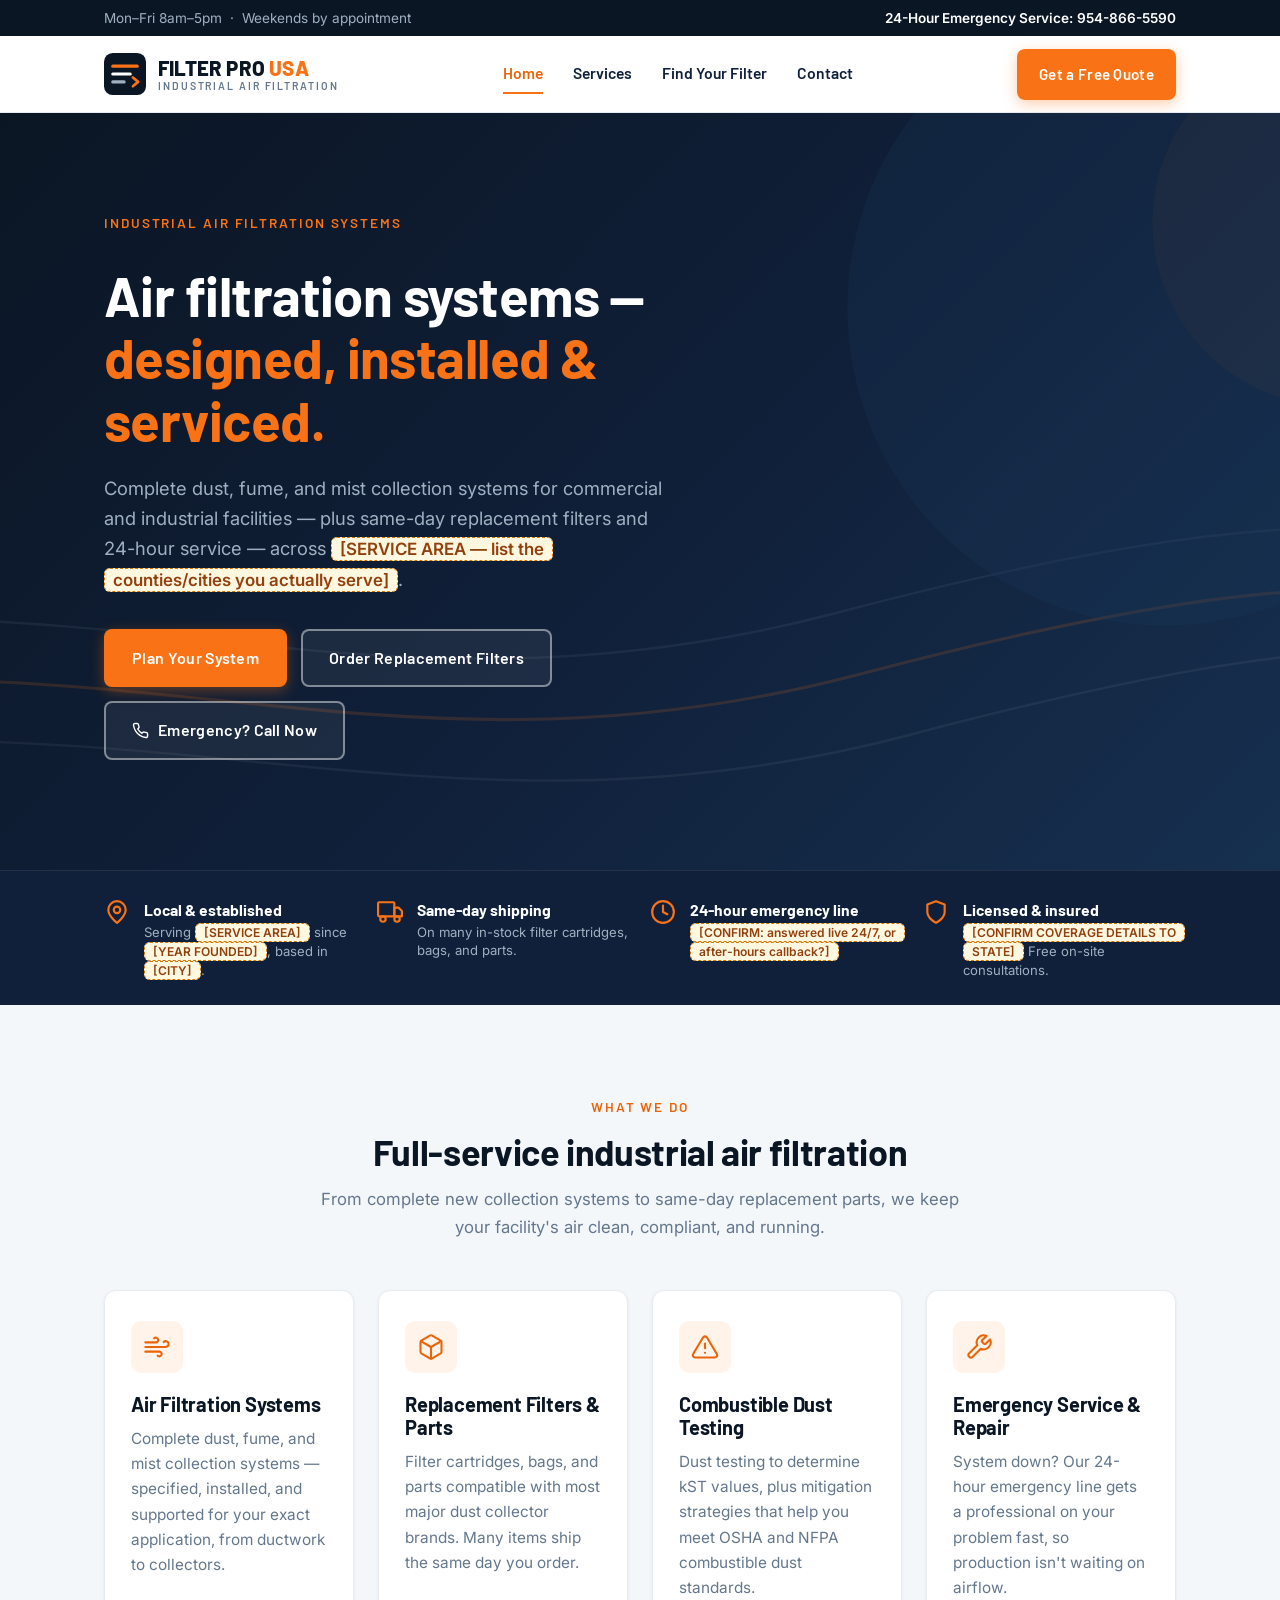
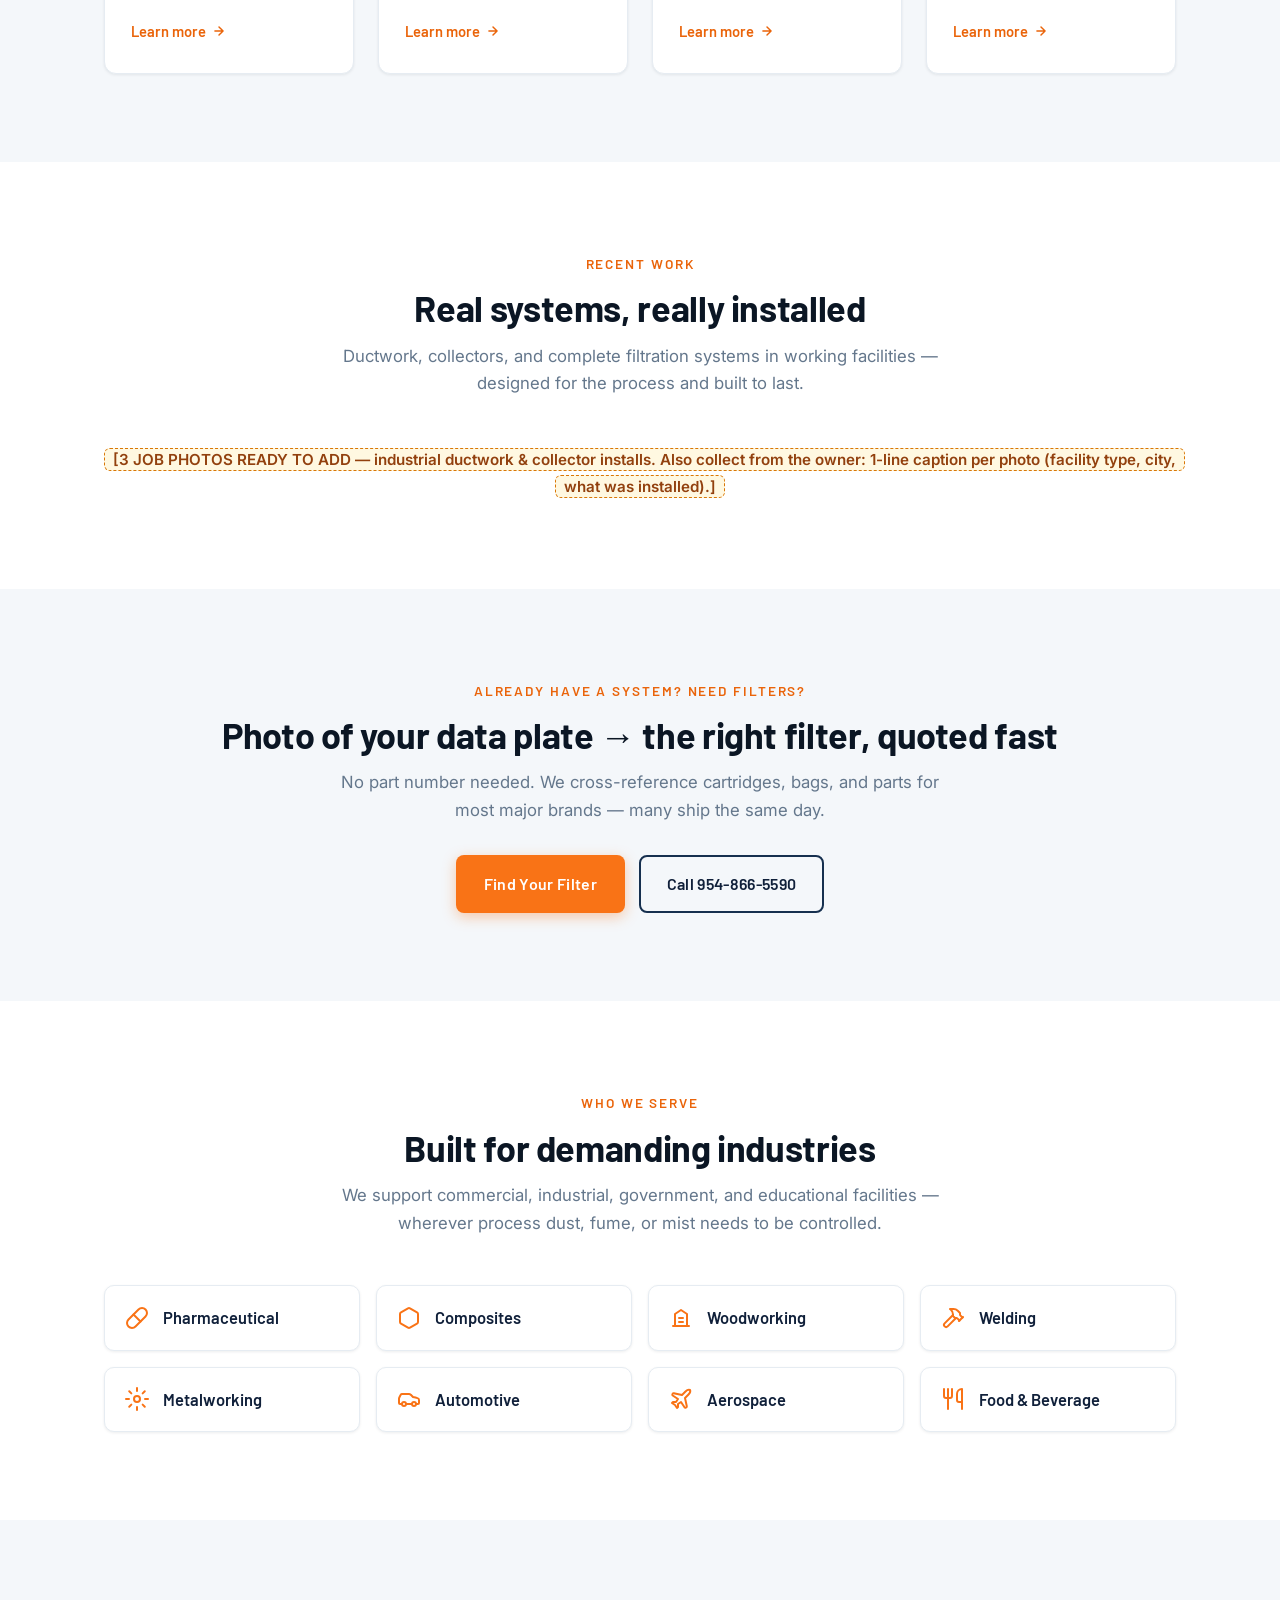
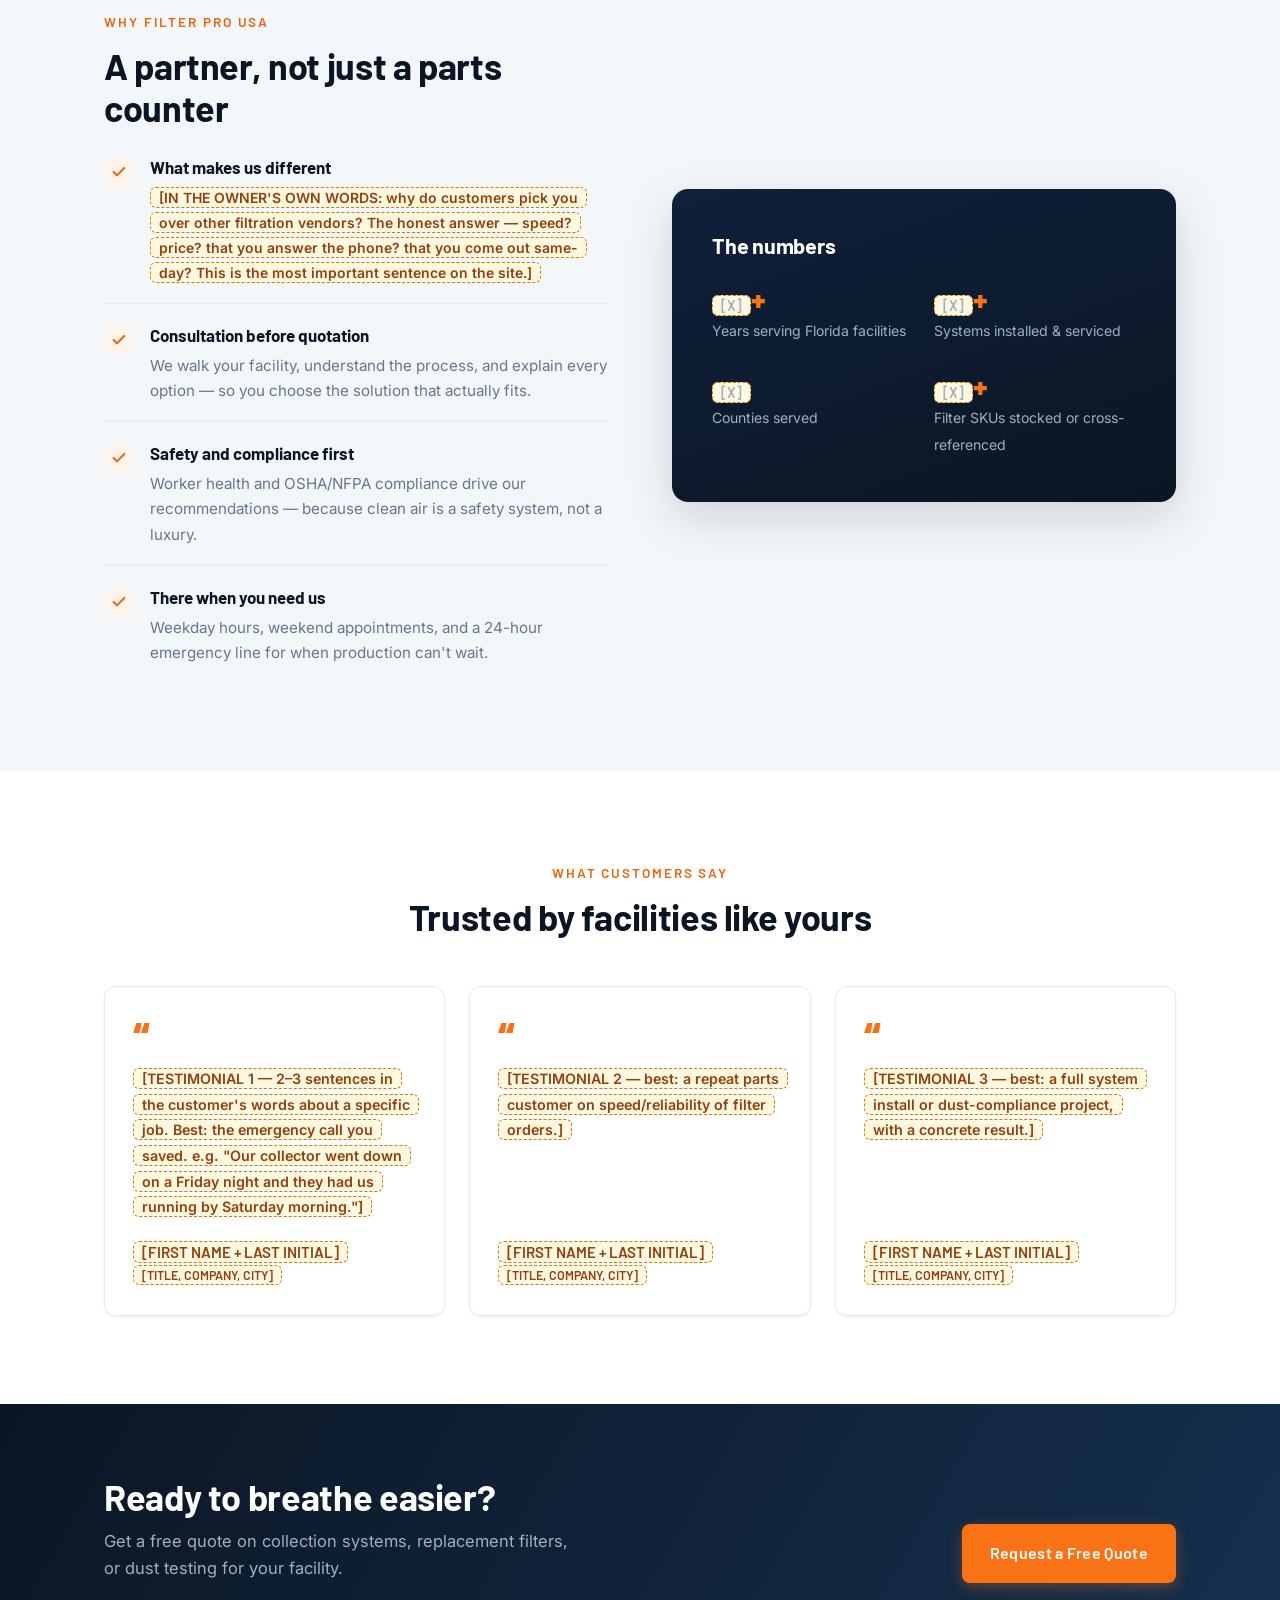
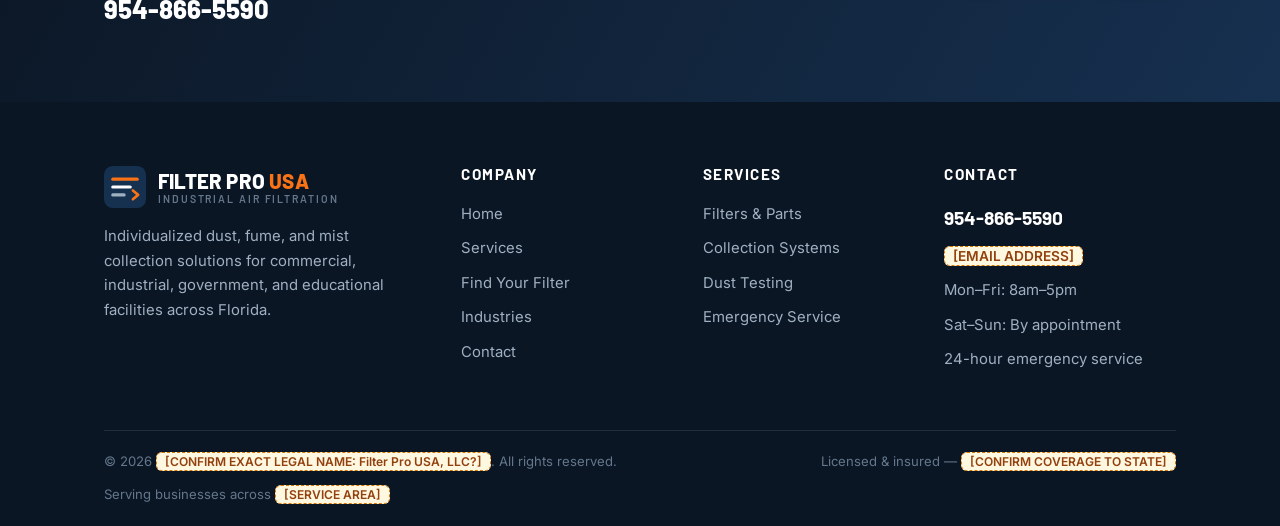
==== commit 47303341: "Rebalance to systems-first positioning per owner's actual business The owner's job photos show his c" ====
--- a/index.html
+++ b/index.html
@@ -3,11 +3,11 @@
 <head>
   <meta charset="UTF-8">
   <meta name="viewport" content="width=device-width, initial-scale=1.0">
-  <title>Filter Pro USA | Dust Collection Systems, Replacement Filters &amp; Service — Florida</title>
-  <meta name="description" content="Filter Pro USA provides dust, fume, and mist collection systems, replacement filter cartridges and bags for most brands, and combustible dust testing for commercial and industrial facilities across Florida. Free quotes — call 954-866-5590.">
+  <title>Filter Pro USA | Industrial Air Filtration Systems — Design, Installation &amp; Service, Florida</title>
+  <meta name="description" content="Filter Pro USA designs, installs, and services industrial air filtration systems — dust, fume, and mist collection — for commercial and industrial facilities across Florida. Replacement filters for most brands. Free quotes — call 954-866-5590.">
   <meta property="og:type" content="website">
-  <meta property="og:title" content="Filter Pro USA | Industrial Air Filtration — Florida">
-  <meta property="og:description" content="Dust collection systems, replacement filters for most brands, and 24-hour service for Florida facilities. Free quotes — 954-866-5590.">
+  <meta property="og:title" content="Filter Pro USA | Industrial Air Filtration Systems — Florida">
+  <meta property="og:description" content="Air filtration systems designed, installed, and serviced. Dust, fume, and mist collection plus replacement filters for most brands. Free quotes — 954-866-5590.">
   <link rel="preconnect" href="https://fonts.googleapis.com">
   <link rel="preconnect" href="https://fonts.gstatic.com" crossorigin>
   <link href="https://fonts.googleapis.com/css2?family=Barlow:wght@600;700;800&family=Inter:wght@400;500;600&display=swap" rel="stylesheet">
@@ -20,7 +20,7 @@
     "name": "Filter Pro USA",
     "url": "https://filterprousa.com/",
     "telephone": "+1-954-866-5590",
-    "description": "Industrial air filtration: dust, fume, and mist collection systems, replacement filters and parts, and combustible dust testing for commercial and industrial facilities in Florida.",
+    "description": "Industrial air filtration systems designed, installed, and serviced: dust, fume, and mist collection, replacement filters and parts, and combustible dust testing for commercial and industrial facilities in Florida.",
     "areaServed": "Florida",
     "openingHours": ["Mo-Fr 08:00-17:00"]
   }
@@ -62,8 +62,8 @@
 
       <nav class="main-nav" id="mainNav">
         <a href="index.html" class="active">Home</a>
+        <a href="services.html">Services</a>
         <a href="filters.html">Find Your Filter</a>
-        <a href="services.html">Services</a>
         <a href="contact.html">Contact</a>
       </nav>
 
@@ -89,20 +89,20 @@
 
     <div class="container">
       <div class="hero-inner">
-        <span class="kicker">Industrial Dust, Fume &amp; Mist Collection</span>
-        <h1>Dust collection systems, <em>replacement filters</em> &amp; 24-hour service.</h1>
+        <span class="kicker">Industrial Air Filtration Systems</span>
+        <h1>Air filtration systems — <em>designed, installed &amp; serviced.</em></h1>
         <p class="lede">
-          Keeping your team's lungs safe and your production running — with collection
-          equipment, same-day parts, and combustible dust consulting for facilities across
+          Complete dust, fume, and mist collection systems for commercial and industrial
+          facilities — plus same-day replacement filters and 24-hour service — across
           <span class="ph">[SERVICE AREA — list the counties/cities you actually serve]</span>.
         </p>
         <div class="hero-actions">
-          <a class="btn btn-primary" href="filters.html">Order Replacement Filters</a>
+          <a class="btn btn-primary" href="contact.html">Plan Your System</a>
+          <a class="btn btn-outline-light" href="filters.html">Order Replacement Filters</a>
           <a class="btn btn-outline-light btn-tel" href="tel:9548665590">
             <svg width="17" height="17" viewBox="0 0 24 24" fill="none" stroke="currentColor" stroke-width="2" stroke-linecap="round" stroke-linejoin="round" aria-hidden="true"><path d="M22 16.92v3a2 2 0 0 1-2.18 2 19.79 19.79 0 0 1-8.63-3.07 19.5 19.5 0 0 1-6-6 19.79 19.79 0 0 1-3.07-8.67A2 2 0 0 1 4.11 2h3a2 2 0 0 1 2 1.72c.127.96.361 1.903.7 2.81a2 2 0 0 1-.45 2.11L8.09 9.91a16 16 0 0 0 6 6l1.27-1.27a2 2 0 0 1 2.11-.45c.907.339 1.85.573 2.81.7A2 2 0 0 1 22 16.92z"/></svg>
             Emergency? Call Now
           </a>
-          <a class="btn btn-outline-light" href="contact.html">Plan a New System</a>
         </div>
       </div>
     </div>
@@ -142,11 +142,109 @@
     </div>
   </div>
 
+  <!-- Services overview -->
+  <section class="block tint" id="services">
+    <div class="container">
+      <div class="section-head center">
+        <span class="kicker">What We Do</span>
+        <h2>Full-service industrial air filtration</h2>
+        <p class="section-intro">
+          From complete new collection systems to same-day replacement parts, we keep
+          your facility's air clean, compliant, and running.
+        </p>
+      </div>
+
+      <div class="card-grid">
+        <div class="svc-card">
+          <div class="svc-icon">
+            <svg viewBox="0 0 24 24" fill="none" stroke="currentColor" stroke-width="1.8" stroke-linecap="round" stroke-linejoin="round" aria-hidden="true"><path d="M9.59 4.59A2 2 0 1 1 11 8H2"/><path d="M17.73 7.73A2.5 2.5 0 1 1 19.5 12H2"/><path d="M12.59 19.41A2 2 0 1 0 14 16H2"/></svg>
+          </div>
+          <h3>Air Filtration Systems</h3>
+          <p>Complete dust, fume, and mist collection systems — specified, installed, and supported for your exact application, from ductwork to collectors.</p>
+          <a class="learn" href="services.html#collection">Learn more
+            <svg width="14" height="14" viewBox="0 0 24 24" fill="none" stroke="currentColor" stroke-width="2.5" stroke-linecap="round" stroke-linejoin="round" aria-hidden="true"><path d="M5 12h14M12 5l7 7-7 7"/></svg>
+          </a>
+        </div>
+
+        <div class="svc-card">
+          <div class="svc-icon">
+            <svg viewBox="0 0 24 24" fill="none" stroke="currentColor" stroke-width="1.8" stroke-linecap="round" stroke-linejoin="round" aria-hidden="true"><path d="M21 8a2 2 0 0 0-1-1.73l-7-4a2 2 0 0 0-2 0l-7 4A2 2 0 0 0 3 8v8a2 2 0 0 0 1 1.73l7 4a2 2 0 0 0 2 0l7-4A2 2 0 0 0 21 16Z"/><path d="m3.3 7 8.7 5 8.7-5"/><path d="M12 22V12"/></svg>
+          </div>
+          <h3>Replacement Filters &amp; Parts</h3>
+          <p>Filter cartridges, bags, and parts compatible with most major dust collector brands. Many items ship the same day you order.</p>
+          <a class="learn" href="filters.html">Learn more
+            <svg width="14" height="14" viewBox="0 0 24 24" fill="none" stroke="currentColor" stroke-width="2.5" stroke-linecap="round" stroke-linejoin="round" aria-hidden="true"><path d="M5 12h14M12 5l7 7-7 7"/></svg>
+          </a>
+        </div>
+
+        <div class="svc-card">
+          <div class="svc-icon">
+            <svg viewBox="0 0 24 24" fill="none" stroke="currentColor" stroke-width="1.8" stroke-linecap="round" stroke-linejoin="round" aria-hidden="true"><path d="M12 9v4"/><path d="M12 17h.01"/><path d="M10.29 3.86 1.82 18a2 2 0 0 0 1.71 3h16.94a2 2 0 0 0 1.71-3L13.71 3.86a2 2 0 0 0-3.42 0z"/></svg>
+          </div>
+          <h3>Combustible Dust Testing</h3>
+          <p>Dust testing to determine kST values, plus mitigation strategies that help you meet OSHA and NFPA combustible dust standards.</p>
+          <a class="learn" href="services.html#testing">Learn more
+            <svg width="14" height="14" viewBox="0 0 24 24" fill="none" stroke="currentColor" stroke-width="2.5" stroke-linecap="round" stroke-linejoin="round" aria-hidden="true"><path d="M5 12h14M12 5l7 7-7 7"/></svg>
+          </a>
+        </div>
+
+        <div class="svc-card">
+          <div class="svc-icon">
+            <svg viewBox="0 0 24 24" fill="none" stroke="currentColor" stroke-width="1.8" stroke-linecap="round" stroke-linejoin="round" aria-hidden="true"><path d="M14.7 6.3a1 1 0 0 0 0 1.4l1.6 1.6a1 1 0 0 0 1.4 0l3.77-3.77a6 6 0 0 1-7.94 7.94l-6.91 6.91a2.12 2.12 0 0 1-3-3l6.91-6.91a6 6 0 0 1 7.94-7.94l-3.76 3.76z"/></svg>
+          </div>
+          <h3>Emergency Service &amp; Repair</h3>
+          <p>System down? Our 24-hour emergency line gets a professional on your problem fast, so production isn't waiting on airflow.</p>
+          <a class="learn" href="services.html#service">Learn more
+            <svg width="14" height="14" viewBox="0 0 24 24" fill="none" stroke="currentColor" stroke-width="2.5" stroke-linecap="round" stroke-linejoin="round" aria-hidden="true"><path d="M5 12h14M12 5l7 7-7 7"/></svg>
+          </a>
+        </div>
+      </div>
+    </div>
+  </section>
+
+  <!-- Recent work -->
+  <section class="block" id="recent-work">
+    <div class="container">
+      <div class="section-head center">
+        <span class="kicker">Recent Work</span>
+        <h2>Real systems, really installed</h2>
+        <p class="section-intro">
+          Ductwork, collectors, and complete filtration systems in working facilities —
+          designed for the process and built to last.
+        </p>
+      </div>
+      <!-- PHOTOS PENDING: three job photos received from the owner. Drop them into
+           assets/photos/ as job-1.jpg, job-2.jpg, job-3.jpg (or .heic — will be
+           converted), then replace this placeholder block with the commented
+           gallery markup below. -->
+      <p style="text-align:center;">
+        <span class="ph">[3 JOB PHOTOS READY TO ADD — industrial ductwork &amp; collector installs.
+        Also collect from the owner: 1-line caption per photo (facility type, city, what was installed).]</span>
+      </p>
+      <!--
+      <div class="work-grid">
+        <figure class="work-card">
+          <img src="assets/photos/job-1.jpg" alt="Industrial dust collection ductwork installed at a commercial facility" loading="lazy">
+          <figcaption><span class="ph">[CAPTION: facility type, city, scope]</span></figcaption>
+        </figure>
+        <figure class="work-card">
+          <img src="assets/photos/job-2.jpg" alt="Air filtration system installation" loading="lazy">
+          <figcaption><span class="ph">[CAPTION: facility type, city, scope]</span></figcaption>
+        </figure>
+        <figure class="work-card">
+          <img src="assets/photos/job-3.jpg" alt="Dust collection system ductwork and collectors" loading="lazy">
+          <figcaption><span class="ph">[CAPTION: facility type, city, scope]</span></figcaption>
+        </figure>
+      </div>
+      -->
+    </div>
+  </section>
+
   <!-- Filter finder teaser -->
-  <section class="block" id="find-filter">
+  <section class="block tint" id="find-filter">
     <div class="container">
       <div class="section-head center" style="margin-bottom: 0;">
-        <span class="kicker">Need Replacement Filters?</span>
+        <span class="kicker">Already Have a System? Need Filters?</span>
         <h2>Photo of your data plate → the right filter, quoted fast</h2>
         <p class="section-intro">
           No part number needed. We cross-reference cartridges, bags, and parts for most
@@ -155,66 +253,6 @@
         <div class="teaser-actions">
           <a class="btn btn-primary" href="filters.html">Find Your Filter</a>
           <a class="btn btn-outline-dark" href="tel:9548665590">Call 954-866-5590</a>
-        </div>
-      </div>
-    </div>
-  </section>
-
-  <!-- Services overview -->
-  <section class="block tint" id="services">
-    <div class="container">
-      <div class="section-head center">
-        <span class="kicker">What We Do</span>
-        <h2>Full-service industrial air filtration</h2>
-        <p class="section-intro">
-          From same-day replacement parts to complete new collection systems, we keep
-          your facility's air clean, compliant, and running.
-        </p>
-      </div>
-
-      <div class="card-grid">
-        <div class="svc-card">
-          <div class="svc-icon">
-            <svg viewBox="0 0 24 24" fill="none" stroke="currentColor" stroke-width="1.8" stroke-linecap="round" stroke-linejoin="round" aria-hidden="true"><path d="M21 8a2 2 0 0 0-1-1.73l-7-4a2 2 0 0 0-2 0l-7 4A2 2 0 0 0 3 8v8a2 2 0 0 0 1 1.73l7 4a2 2 0 0 0 2 0l7-4A2 2 0 0 0 21 16Z"/><path d="m3.3 7 8.7 5 8.7-5"/><path d="M12 22V12"/></svg>
-          </div>
-          <h3>Replacement Filters &amp; Parts</h3>
-          <p>Filter cartridges, bags, and parts compatible with most major dust collector brands. Many items ship the same day you order.</p>
-          <a class="learn" href="filters.html">Learn more
-            <svg width="14" height="14" viewBox="0 0 24 24" fill="none" stroke="currentColor" stroke-width="2.5" stroke-linecap="round" stroke-linejoin="round" aria-hidden="true"><path d="M5 12h14M12 5l7 7-7 7"/></svg>
-          </a>
-        </div>
-
-        <div class="svc-card">
-          <div class="svc-icon">
-            <svg viewBox="0 0 24 24" fill="none" stroke="currentColor" stroke-width="1.8" stroke-linecap="round" stroke-linejoin="round" aria-hidden="true"><path d="M9.59 4.59A2 2 0 1 1 11 8H2"/><path d="M17.73 7.73A2.5 2.5 0 1 1 19.5 12H2"/><path d="M12.59 19.41A2 2 0 1 0 14 16H2"/></svg>
-          </div>
-          <h3>Dust, Fume &amp; Mist Collection</h3>
-          <p>New collection systems specified, supplied, and supported for your exact application — from woodworking dust to welding fume and machining mist.</p>
-          <a class="learn" href="services.html#collection">Learn more
-            <svg width="14" height="14" viewBox="0 0 24 24" fill="none" stroke="currentColor" stroke-width="2.5" stroke-linecap="round" stroke-linejoin="round" aria-hidden="true"><path d="M5 12h14M12 5l7 7-7 7"/></svg>
-          </a>
-        </div>
-
-        <div class="svc-card">
-          <div class="svc-icon">
-            <svg viewBox="0 0 24 24" fill="none" stroke="currentColor" stroke-width="1.8" stroke-linecap="round" stroke-linejoin="round" aria-hidden="true"><path d="M12 9v4"/><path d="M12 17h.01"/><path d="M10.29 3.86 1.82 18a2 2 0 0 0 1.71 3h16.94a2 2 0 0 0 1.71-3L13.71 3.86a2 2 0 0 0-3.42 0z"/></svg>
-          </div>
-          <h3>Combustible Dust Testing</h3>
-          <p>Dust testing to determine kST values, plus mitigation strategies that help you meet OSHA and NFPA combustible dust standards.</p>
-          <a class="learn" href="services.html#testing">Learn more
-            <svg width="14" height="14" viewBox="0 0 24 24" fill="none" stroke="currentColor" stroke-width="2.5" stroke-linecap="round" stroke-linejoin="round" aria-hidden="true"><path d="M5 12h14M12 5l7 7-7 7"/></svg>
-          </a>
-        </div>
-
-        <div class="svc-card">
-          <div class="svc-icon">
-            <svg viewBox="0 0 24 24" fill="none" stroke="currentColor" stroke-width="1.8" stroke-linecap="round" stroke-linejoin="round" aria-hidden="true"><path d="M14.7 6.3a1 1 0 0 0 0 1.4l1.6 1.6a1 1 0 0 0 1.4 0l3.77-3.77a6 6 0 0 1-7.94 7.94l-6.91 6.91a2.12 2.12 0 0 1-3-3l6.91-6.91a6 6 0 0 1 7.94-7.94l-3.76 3.76z"/></svg>
-          </div>
-          <h3>Emergency Service &amp; Repair</h3>
-          <p>System down? Our 24-hour emergency line gets a professional on your problem fast, so production isn't waiting on airflow.</p>
-          <a class="learn" href="services.html#service">Learn more
-            <svg width="14" height="14" viewBox="0 0 24 24" fill="none" stroke="currentColor" stroke-width="2.5" stroke-linecap="round" stroke-linejoin="round" aria-hidden="true"><path d="M5 12h14M12 5l7 7-7 7"/></svg>
-          </a>
         </div>
       </div>
     </div>
@@ -406,8 +444,8 @@
           <h4>Company</h4>
           <ul>
             <li><a href="index.html">Home</a></li>
+            <li><a href="services.html">Services</a></li>
             <li><a href="filters.html">Find Your Filter</a></li>
-            <li><a href="services.html">Services</a></li>
             <li><a href="index.html#industries">Industries</a></li>
             <li><a href="contact.html">Contact</a></li>
           </ul>
--- a/css/styles.css
+++ b/css/styles.css
@@ -836,6 +836,36 @@
   margin-top: 30px;
 }
 
+/* ---------- Recent work gallery ---------- */
+
+.work-grid {
+  display: grid;
+  grid-template-columns: repeat(auto-fit, minmax(280px, 1fr));
+  gap: 24px;
+}
+
+.work-card {
+  margin: 0;
+  border-radius: var(--radius);
+  overflow: hidden;
+  border: 1px solid var(--steel-200);
+  background: var(--white);
+  box-shadow: var(--shadow-sm);
+}
+
+.work-card img {
+  width: 100%;
+  aspect-ratio: 4 / 3;
+  object-fit: cover;
+  display: block;
+}
+
+.work-card figcaption {
+  padding: 14px 18px;
+  font-size: 0.9rem;
+  color: var(--steel-500);
+}
+
 /* ---------- Testimonials ---------- */
 
 .quote-grid {
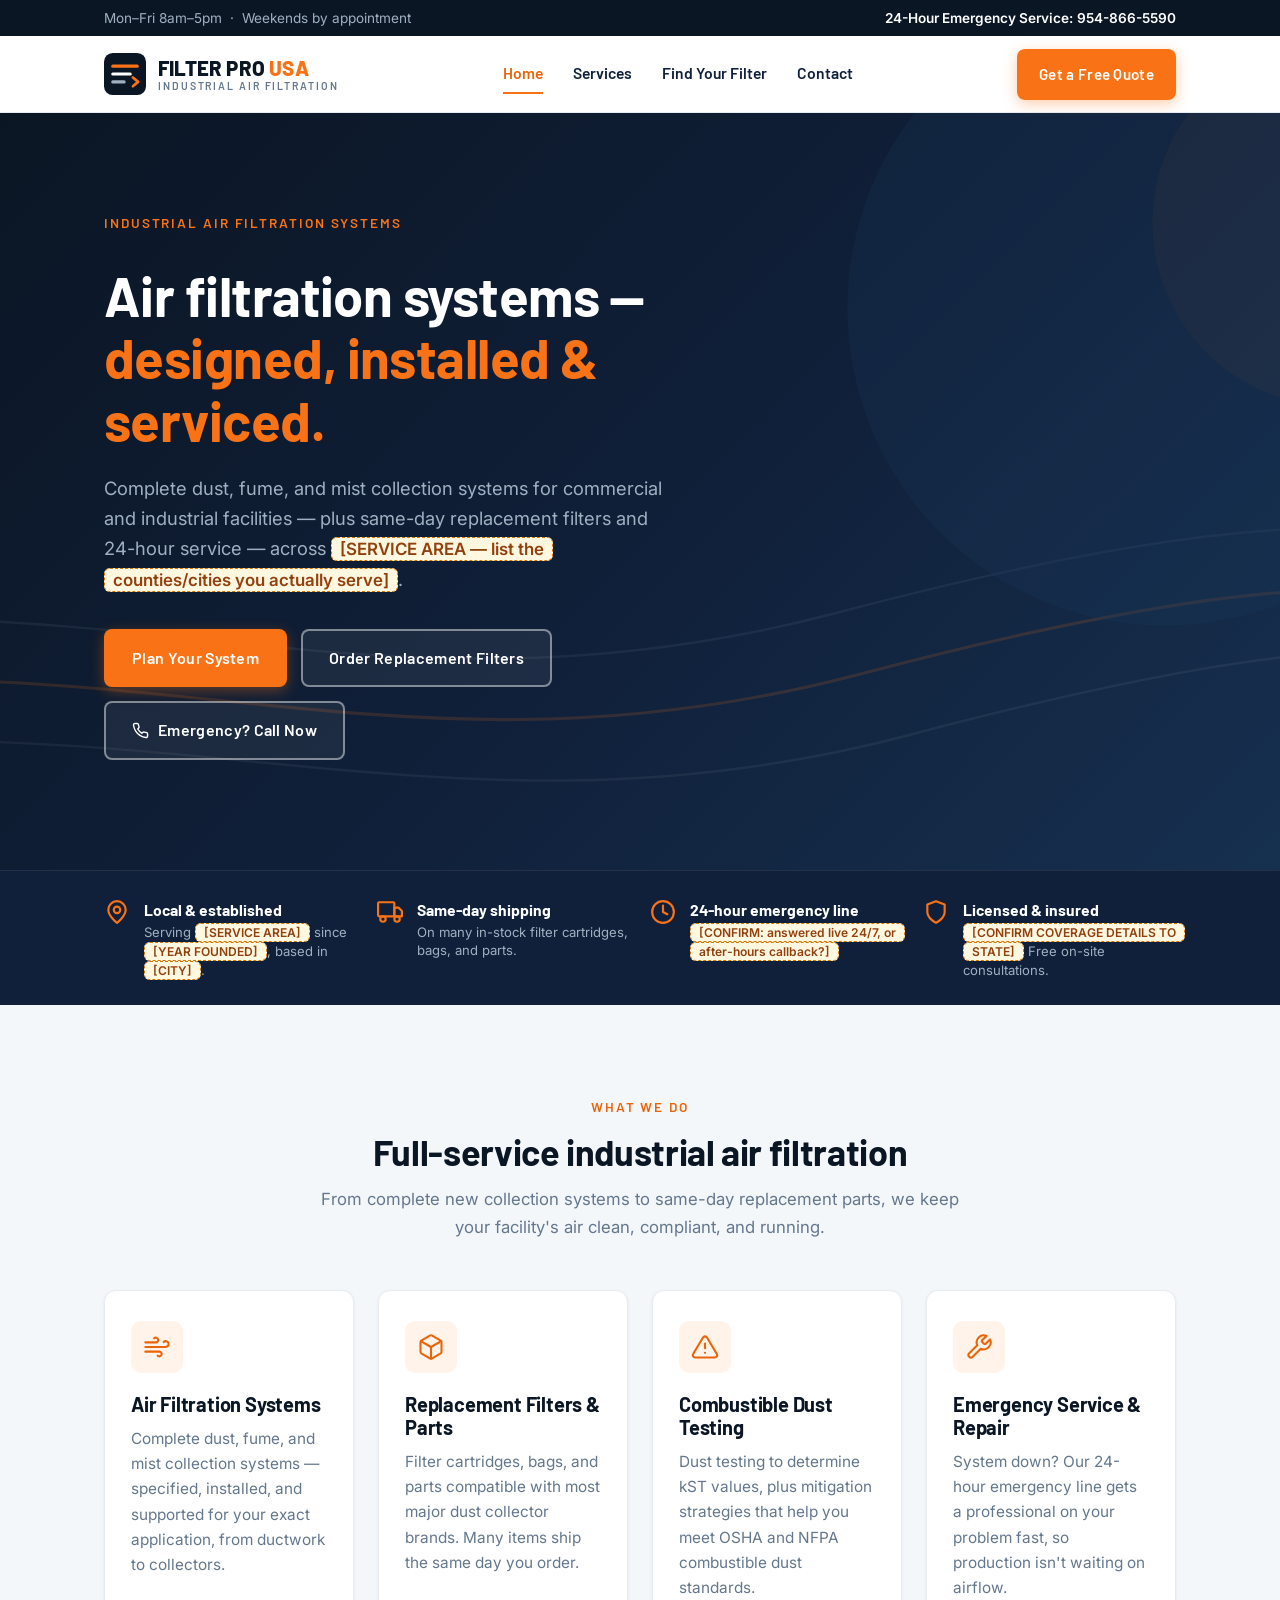
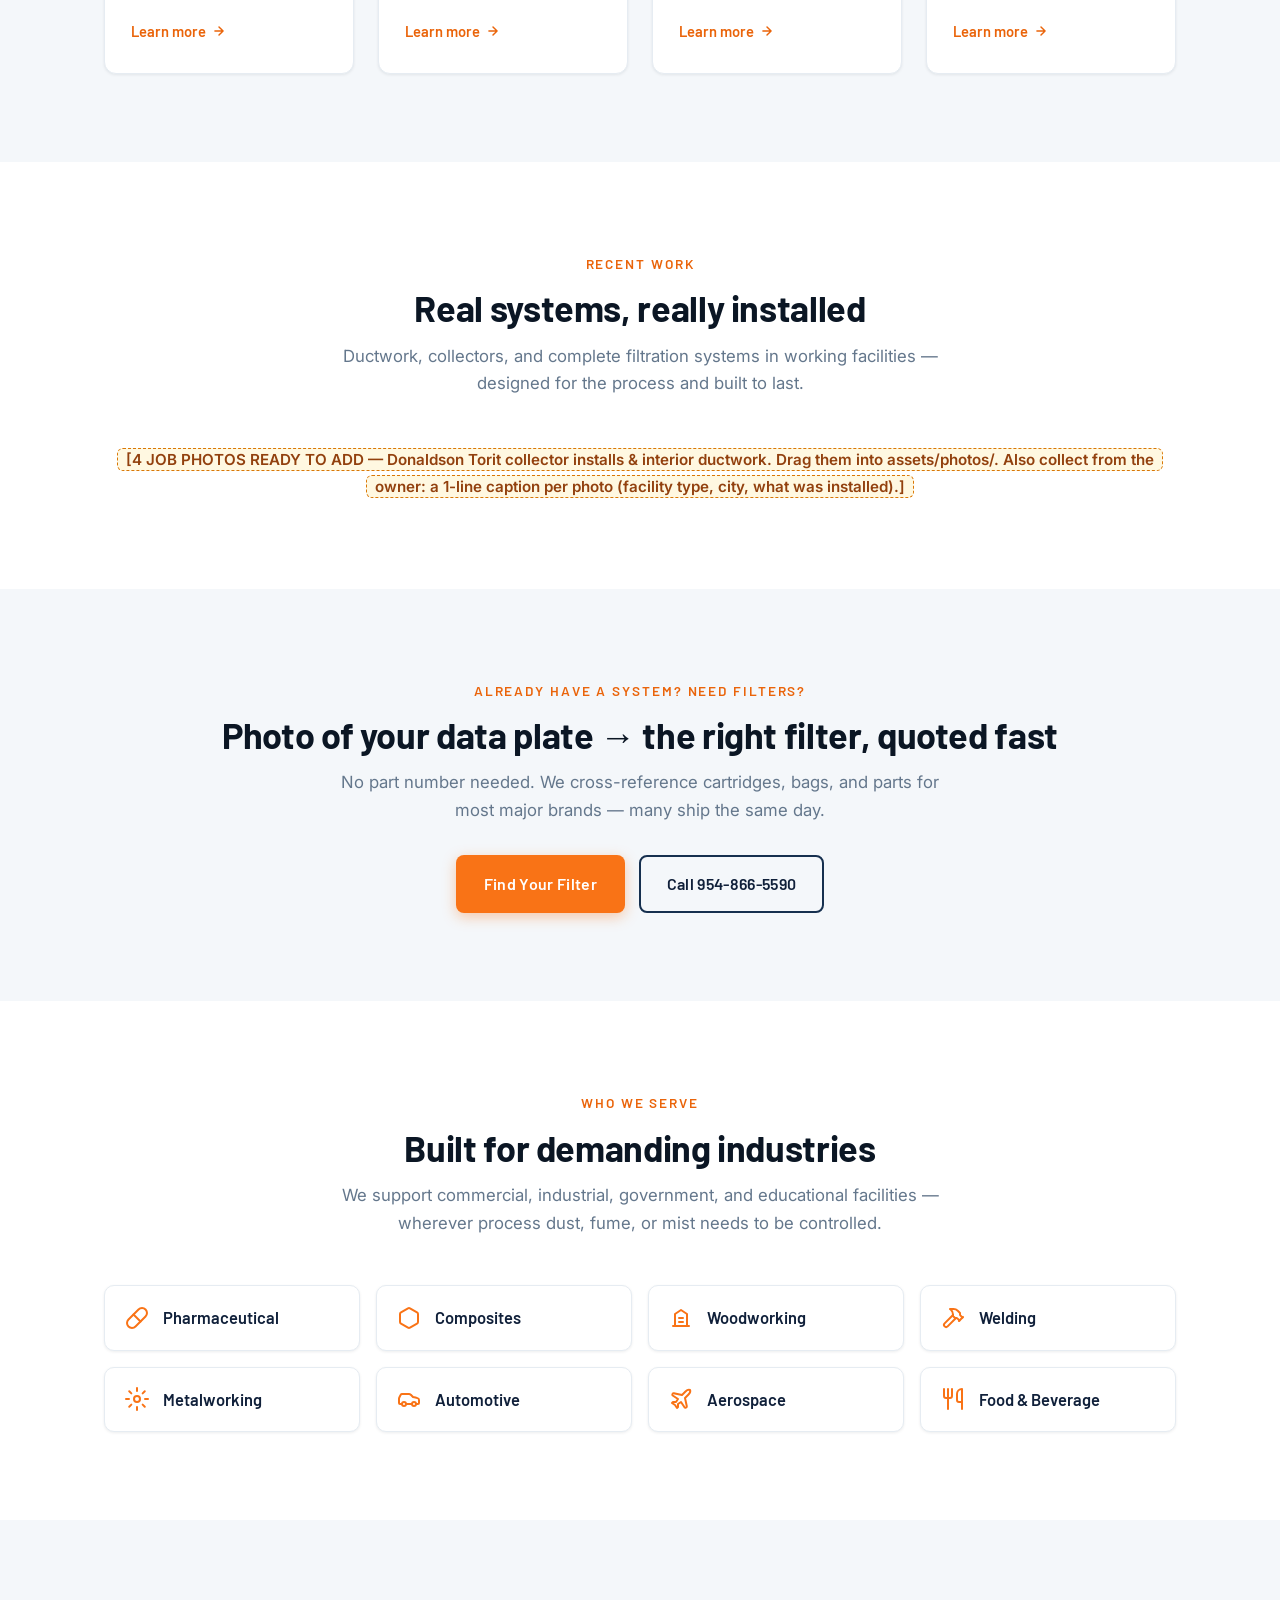
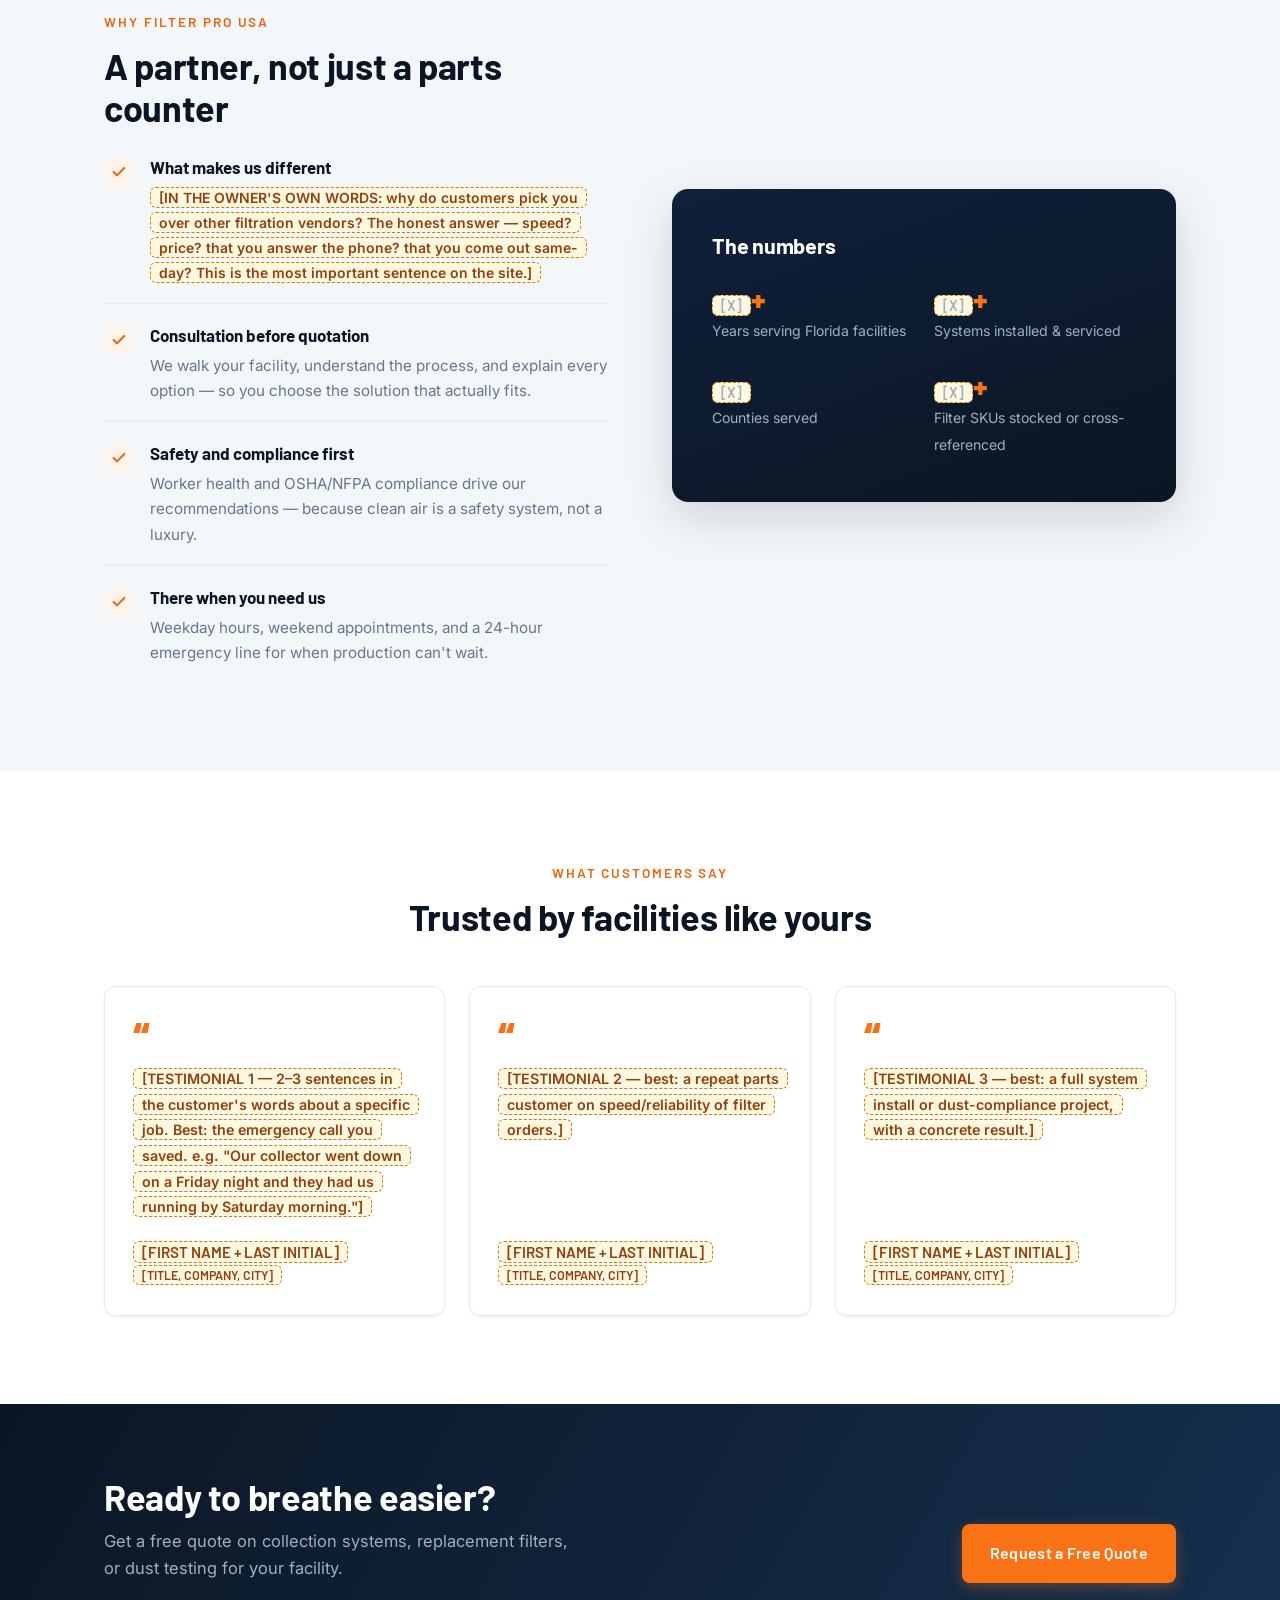
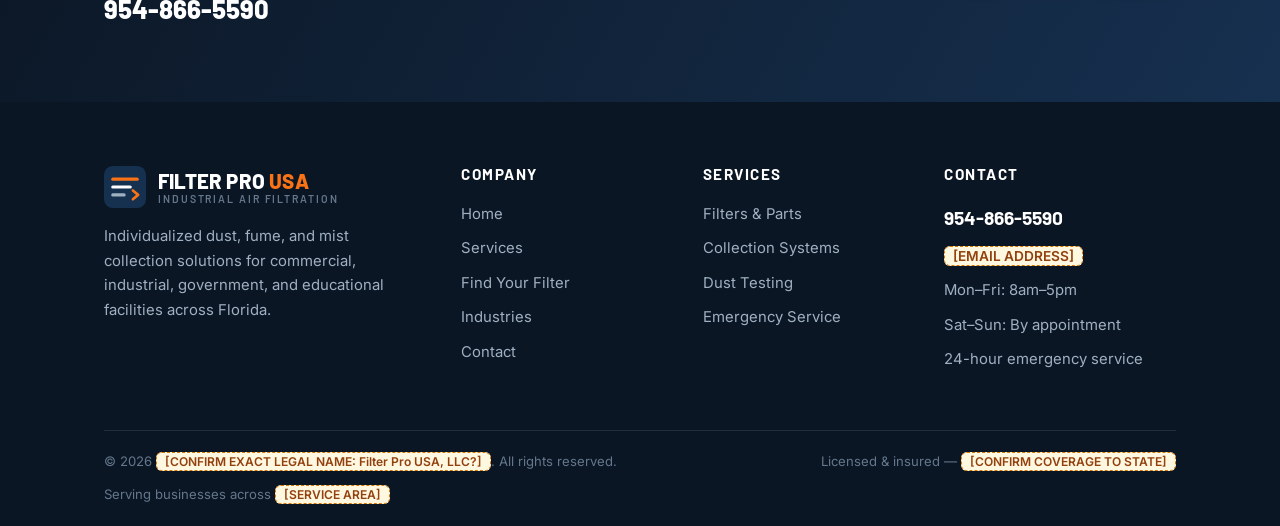
==== commit 57b64b29: "Stage 4-photo gallery, note Donaldson Torit evidence in brand placeholders Co-Authored-By: Claude Fa" ====
--- a/index.html
+++ b/index.html
@@ -213,26 +213,32 @@
           designed for the process and built to last.
         </p>
       </div>
-      <!-- PHOTOS PENDING: three job photos received from the owner. Drop them into
-           assets/photos/ as job-1.jpg, job-2.jpg, job-3.jpg (or .heic — will be
-           converted), then replace this placeholder block with the commented
-           gallery markup below. -->
+      <!-- PHOTOS PENDING: four job photos received from the owner (Donaldson Torit
+           collector installs + interior ductwork). macOS blocks terminal access to
+           Messages attachments, so: drag the four photos into assets/photos/ (any
+           filename/format — they'll be converted and renamed job-1..4.jpg), then
+           this placeholder gets replaced with the commented gallery below. -->
       <p style="text-align:center;">
-        <span class="ph">[3 JOB PHOTOS READY TO ADD — industrial ductwork &amp; collector installs.
-        Also collect from the owner: 1-line caption per photo (facility type, city, what was installed).]</span>
+        <span class="ph">[4 JOB PHOTOS READY TO ADD — Donaldson Torit collector installs &amp;
+        interior ductwork. Drag them into assets/photos/. Also collect from the owner:
+        a 1-line caption per photo (facility type, city, what was installed).]</span>
       </p>
       <!--
       <div class="work-grid">
         <figure class="work-card">
-          <img src="assets/photos/job-1.jpg" alt="Industrial dust collection ductwork installed at a commercial facility" loading="lazy">
+          <img src="assets/photos/job-1.jpg" alt="Overhead spiral ductwork and isolation valves installed inside a production facility" loading="lazy">
           <figcaption><span class="ph">[CAPTION: facility type, city, scope]</span></figcaption>
         </figure>
         <figure class="work-card">
-          <img src="assets/photos/job-2.jpg" alt="Air filtration system installation" loading="lazy">
+          <img src="assets/photos/job-2.jpg" alt="Twin Donaldson Torit cartridge dust collectors installed outside a Florida facility" loading="lazy">
           <figcaption><span class="ph">[CAPTION: facility type, city, scope]</span></figcaption>
         </figure>
         <figure class="work-card">
-          <img src="assets/photos/job-3.jpg" alt="Dust collection system ductwork and collectors" loading="lazy">
+          <img src="assets/photos/job-3.jpg" alt="Donaldson Torit cartridge dust collector with exterior ductwork" loading="lazy">
+          <figcaption><span class="ph">[CAPTION: facility type, city, scope]</span></figcaption>
+        </figure>
+        <figure class="work-card">
+          <img src="assets/photos/job-4.jpg" alt="Row of Donaldson Torit dust collectors along a commercial building exterior" loading="lazy">
           <figcaption><span class="ph">[CAPTION: facility type, city, scope]</span></figcaption>
         </figure>
       </div>
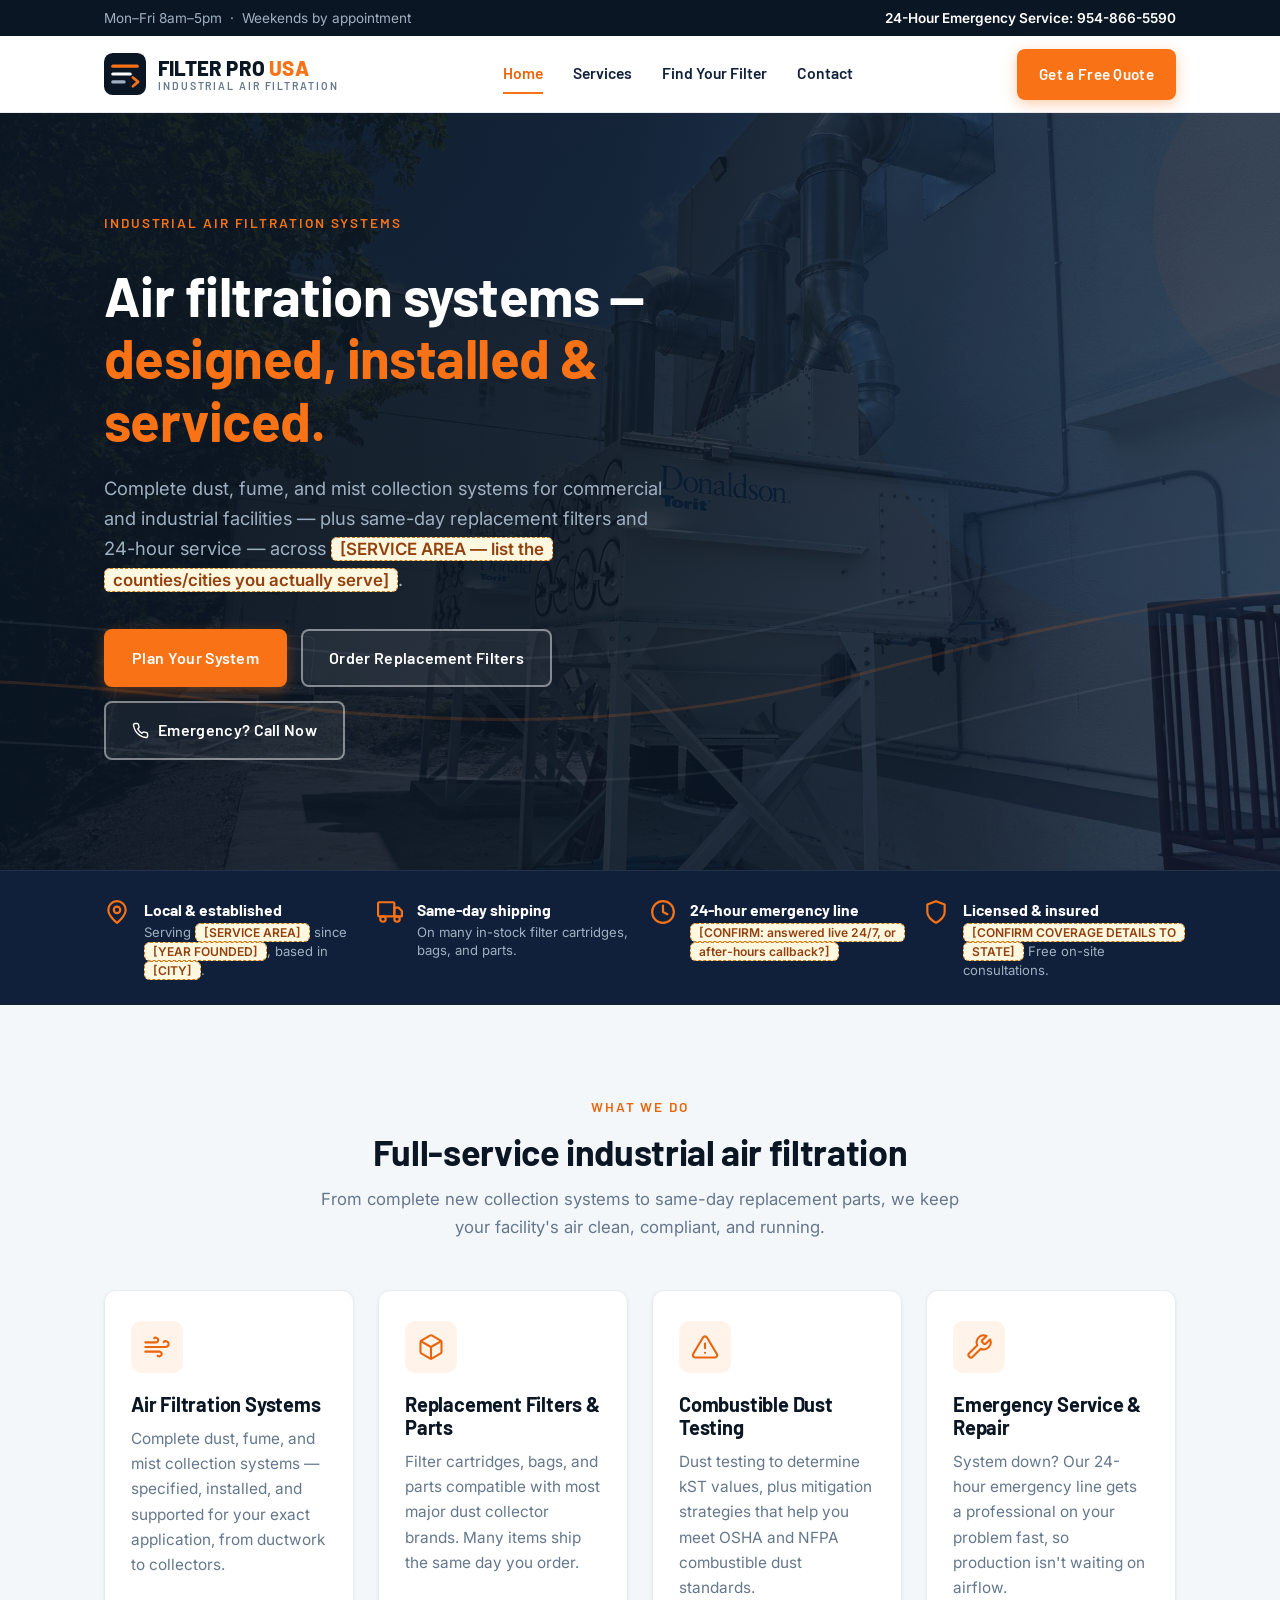
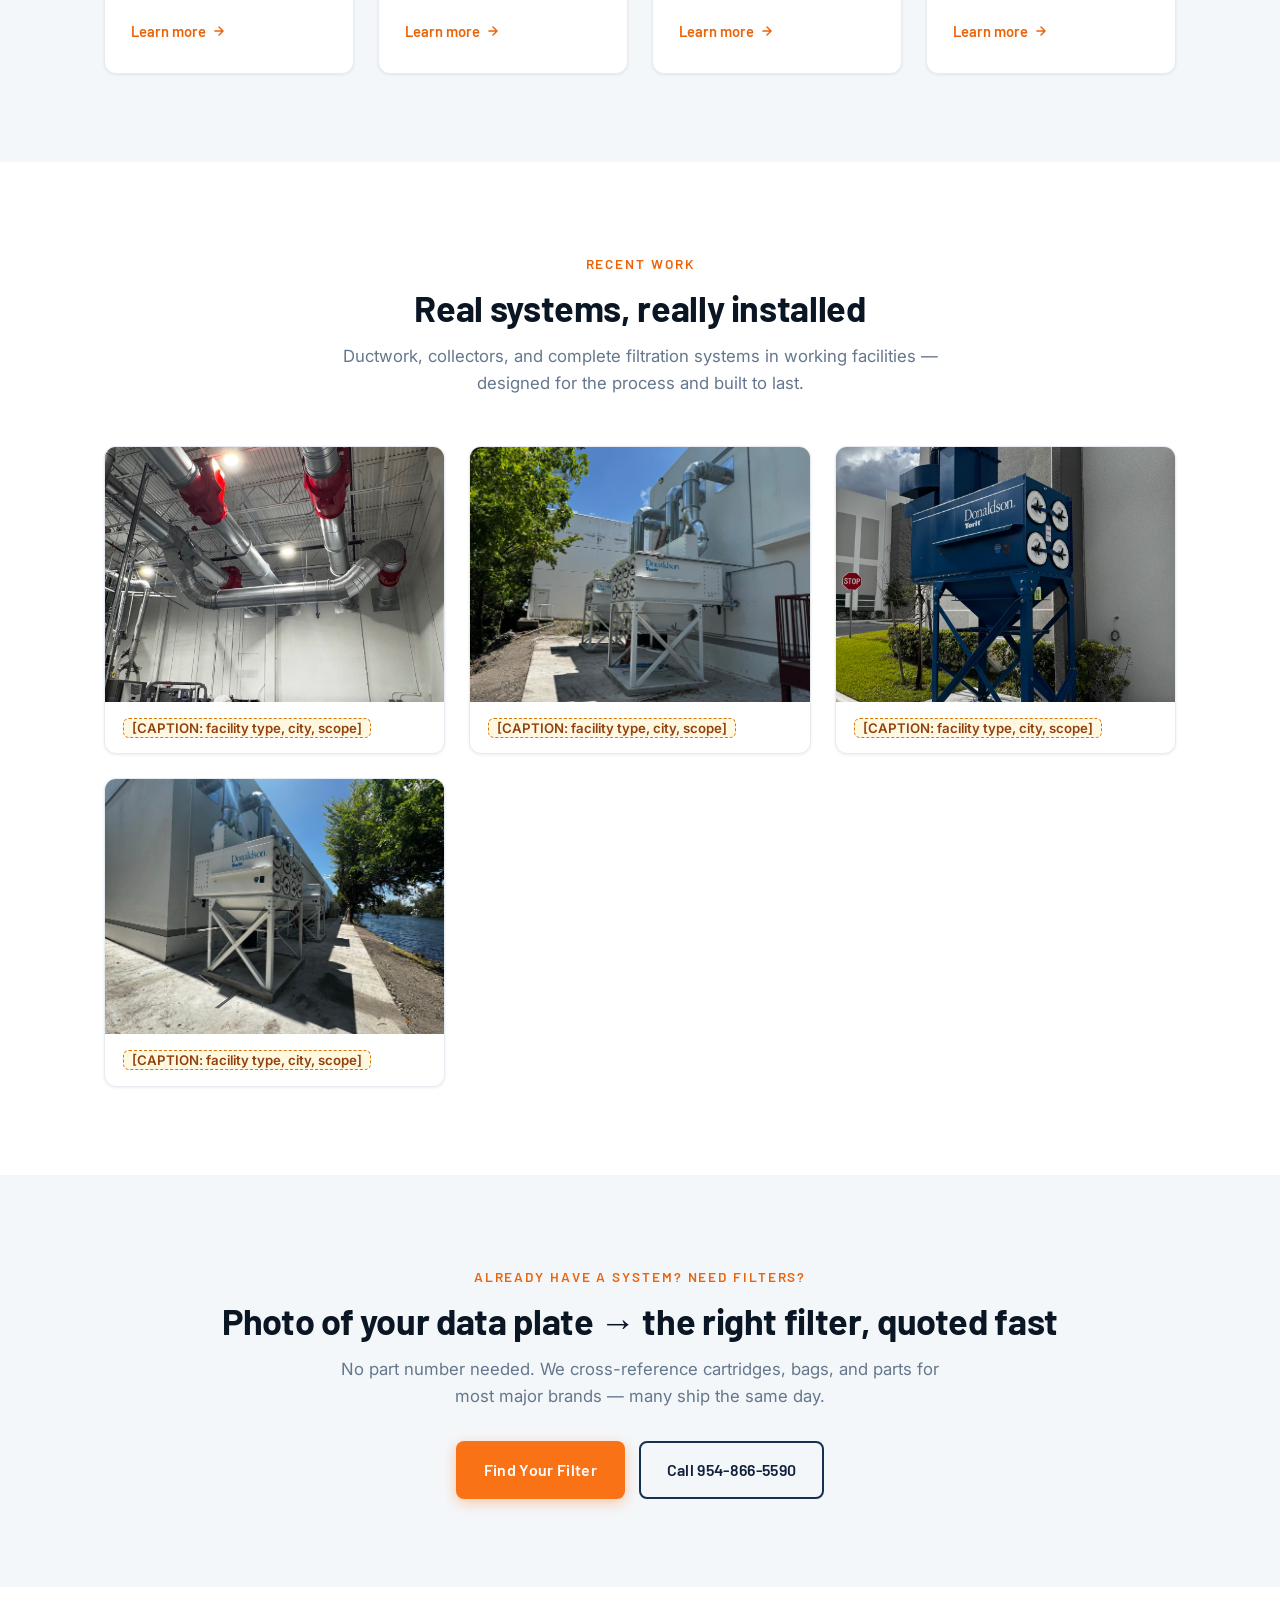
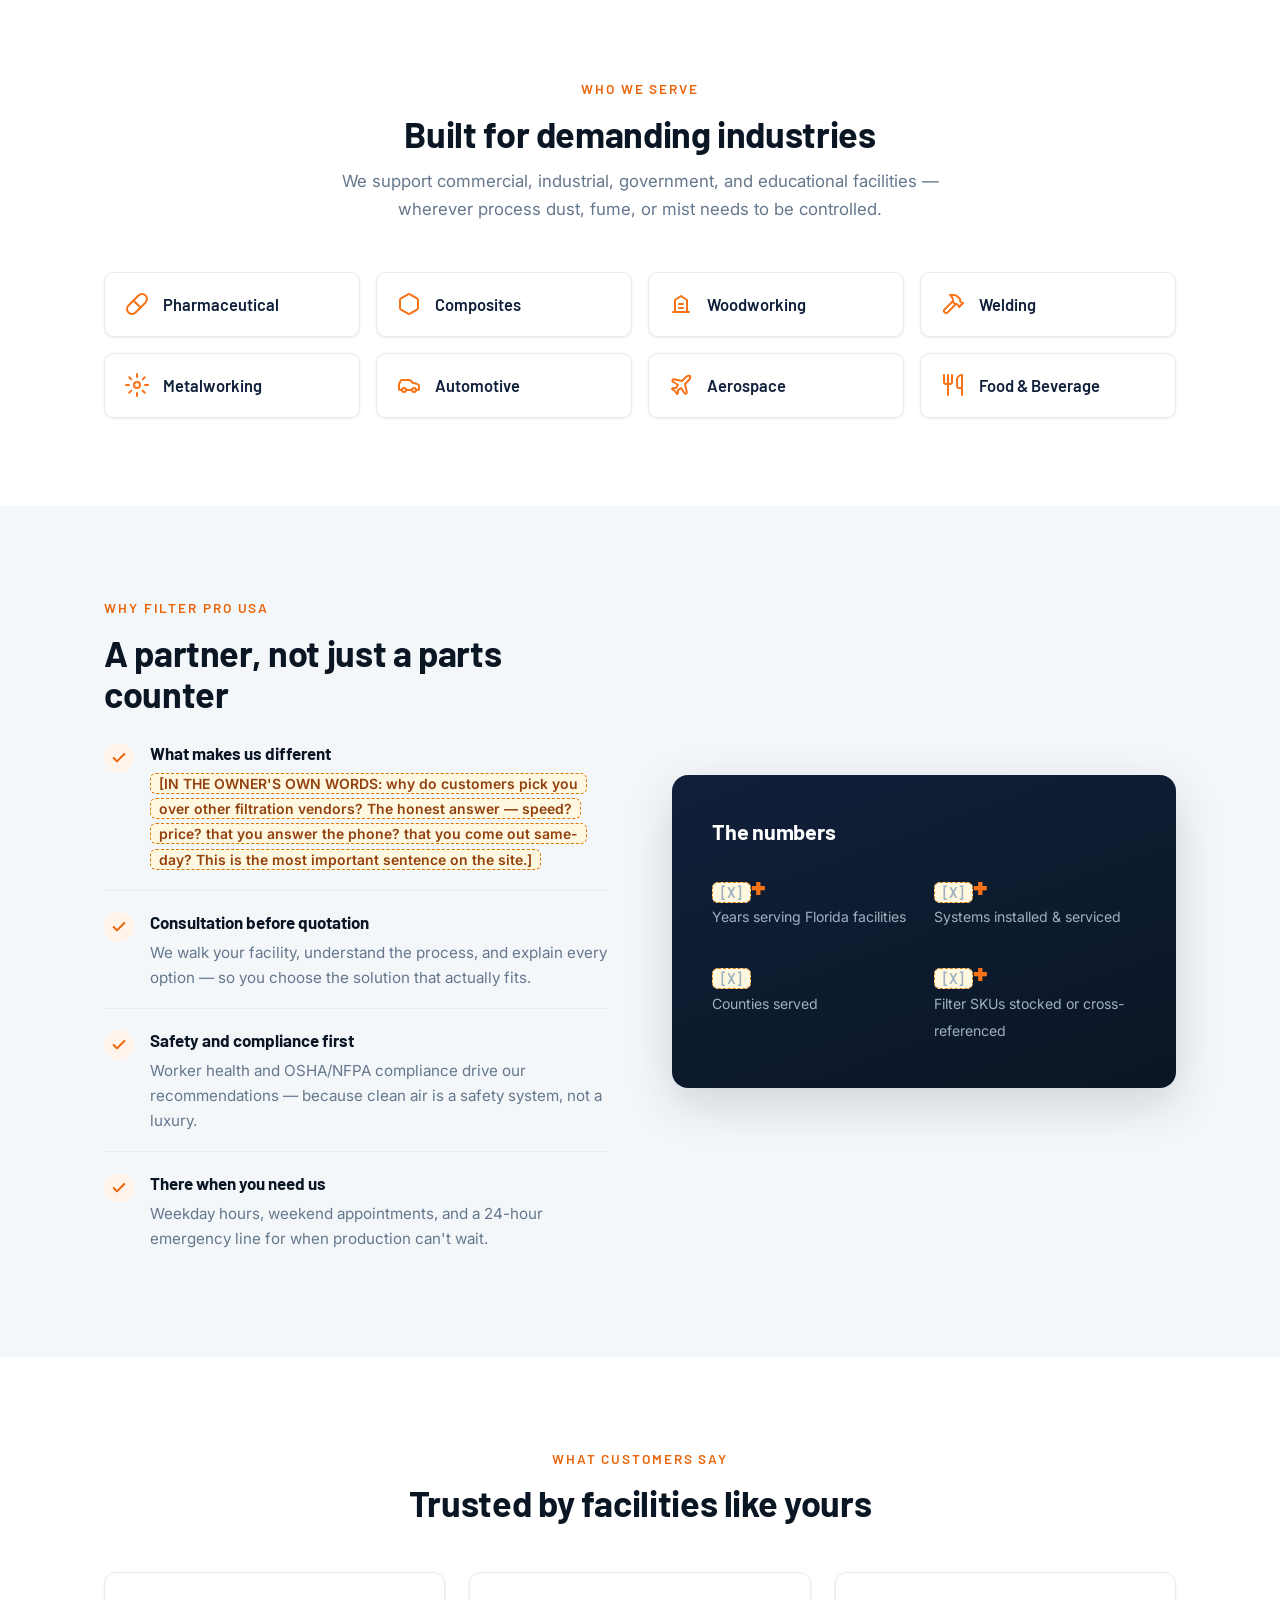
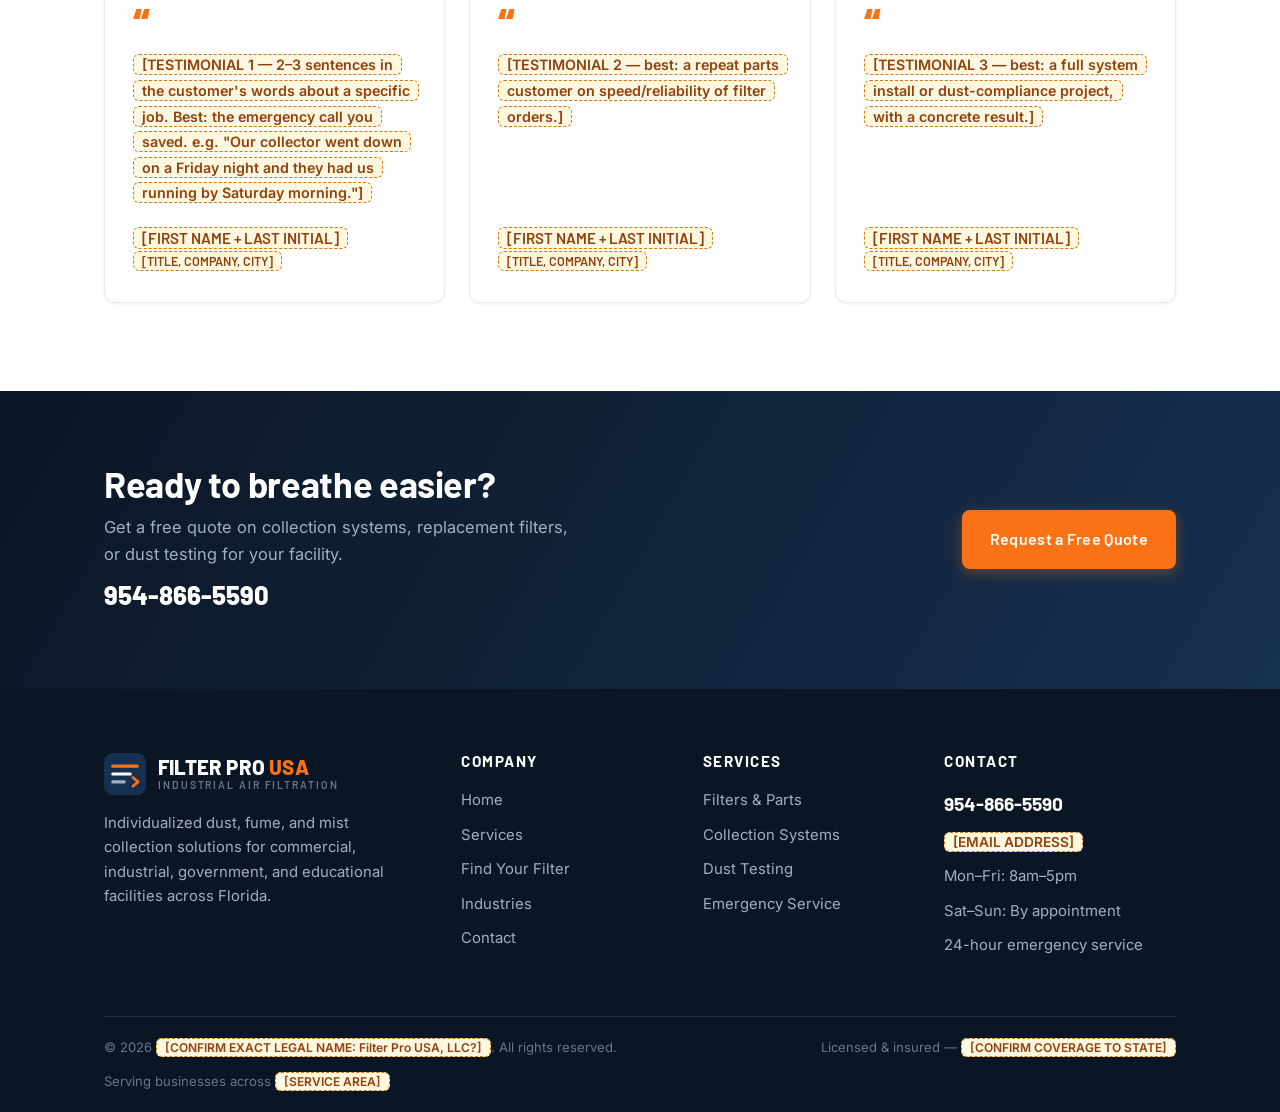
==== commit c5989aba: "Add real job photos: hero background and Recent Work gallery - Four owner-provided photos converted " ====
--- a/index.html
+++ b/index.html
@@ -213,17 +213,6 @@
           designed for the process and built to last.
         </p>
       </div>
-      <!-- PHOTOS PENDING: four job photos received from the owner (Donaldson Torit
-           collector installs + interior ductwork). macOS blocks terminal access to
-           Messages attachments, so: drag the four photos into assets/photos/ (any
-           filename/format — they'll be converted and renamed job-1..4.jpg), then
-           this placeholder gets replaced with the commented gallery below. -->
-      <p style="text-align:center;">
-        <span class="ph">[4 JOB PHOTOS READY TO ADD — Donaldson Torit collector installs &amp;
-        interior ductwork. Drag them into assets/photos/. Also collect from the owner:
-        a 1-line caption per photo (facility type, city, what was installed).]</span>
-      </p>
-      <!--
       <div class="work-grid">
         <figure class="work-card">
           <img src="assets/photos/job-1.jpg" alt="Overhead spiral ductwork and isolation valves installed inside a production facility" loading="lazy">
@@ -242,7 +231,6 @@
           <figcaption><span class="ph">[CAPTION: facility type, city, scope]</span></figcaption>
         </figure>
       </div>
-      -->
     </div>
   </section>
 
--- a/css/styles.css
+++ b/css/styles.css
@@ -253,7 +253,10 @@
 
 .hero {
   position: relative;
-  background: linear-gradient(135deg, var(--navy-900) 0%, var(--navy-800) 55%, var(--navy-700) 100%);
+  background:
+    linear-gradient(100deg, rgba(11, 22, 36, 0.96) 0%, rgba(11, 22, 36, 0.88) 45%, rgba(16, 32, 58, 0.62) 100%),
+    url("../assets/photos/hero-bg.jpg") center 35% / cover no-repeat,
+    linear-gradient(135deg, var(--navy-900) 0%, var(--navy-800) 55%, var(--navy-700) 100%);
   color: #fff;
   overflow: hidden;
 }
